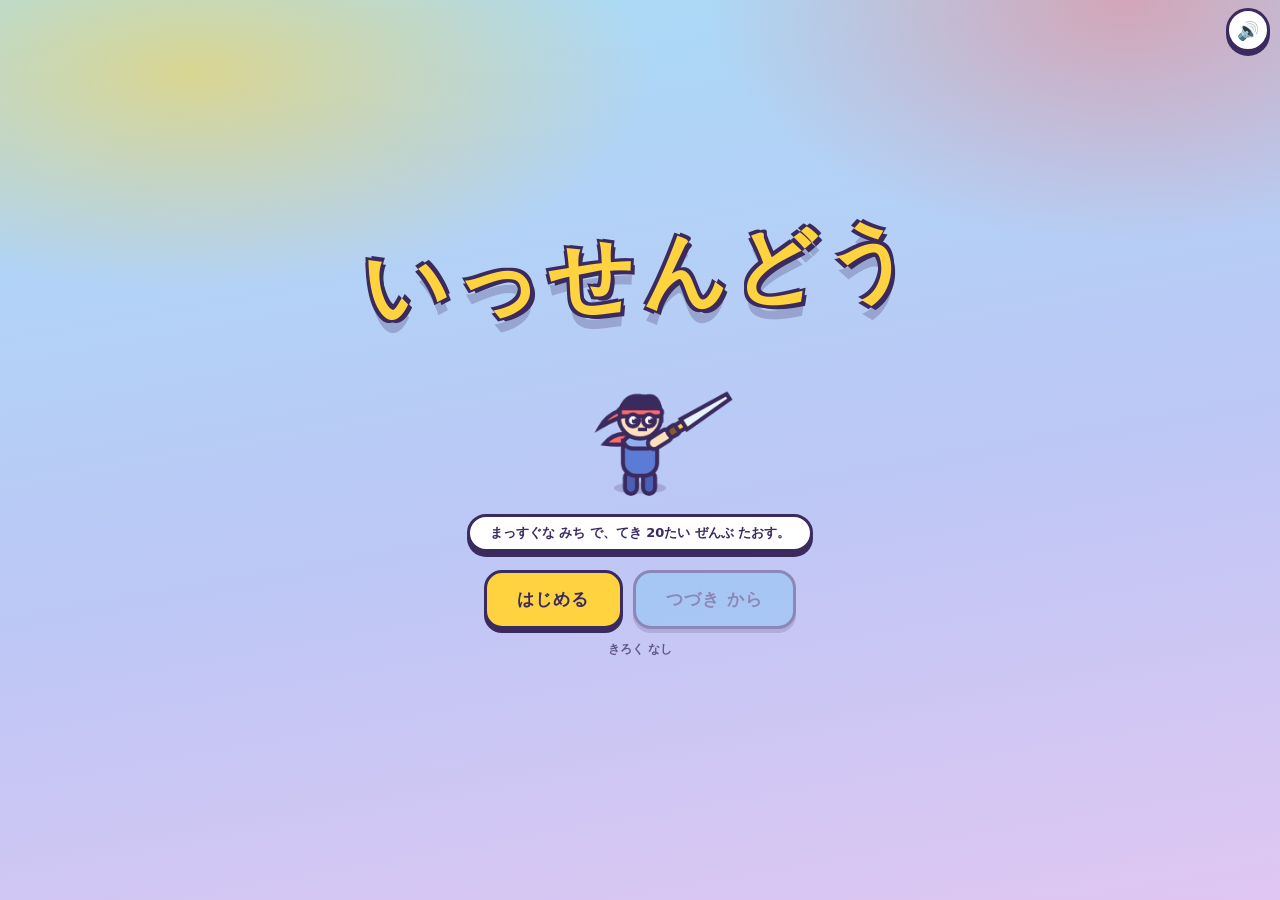
==== index.html @ 5e86e127 "いっせんどう v3：ぜんぶひらがな・iPhone横画面リメイク - タイトル → メニュー → てきをえらぶ → バトル の画面遷移に再構成 - 文言をすべてひらがな＋わかち書きに（小1むけ） - i" ====
<!DOCTYPE html>
<html lang="ja">
<head>
<meta charset="utf-8">
<meta name="viewport" content="width=device-width,initial-scale=1,maximum-scale=1,user-scalable=no,viewport-fit=cover">
<meta name="apple-mobile-web-app-capable" content="yes">
<meta name="mobile-web-app-capable" content="yes">
<meta name="apple-mobile-web-app-status-bar-style" content="black-translucent">
<meta name="theme-color" content="#3a2a5e">
<title>いっせんどう</title>
<style>
:root{
  --grape:#3a2a5e;
  --sky:#7ec8f2;
  --sky2:#b8e2fb;
  --lemon:#ffd23f;
  --coral:#ff6b6b;
  --mint:#42d6a4;
  --grapelite:#a78bd8;
  --cream:#fff8ea;
  --shadow:0 5px 0 var(--grape);
}
*{box-sizing:border-box}
[hidden]{display:none!important}
html,body{margin:0;height:100%;overscroll-behavior:none}
body{
  background:
    radial-gradient(60% 40% at 15% 8%, rgba(255,210,63,.55), transparent 60%),
    radial-gradient(55% 45% at 88% 0%, rgba(255,107,107,.45), transparent 60%),
    linear-gradient(170deg,#a8ddf7 0%,#bcc7f5 55%,#e0c6f2 100%);
  background-attachment:fixed;
  color:var(--grape);
  font-family:"Hiragino Maru Gothic ProN","M PLUS Rounded 1c","Rounded Mplus 1c",
              "Hiragino Kaku Gothic ProN",system-ui,sans-serif;
  -webkit-font-smoothing:antialiased;
  -webkit-user-select:none;user-select:none;
  -webkit-touch-callout:none;
  -webkit-tap-highlight-color:transparent;
  touch-action:manipulation;
}
input,textarea{-webkit-user-select:text;user-select:text}
.num{font-variant-numeric:tabular-nums}

#app{
  max-width:960px;margin:0 auto;min-height:100%;
  padding:10px 14px calc(16px + env(safe-area-inset-bottom));
  padding-left:calc(14px + env(safe-area-inset-left));
  padding-right:calc(14px + env(safe-area-inset-right));
}

.screen{animation:pop .3s cubic-bezier(.2,1.4,.5,1) both}
.screen:not(.on){display:none!important}
@keyframes pop{from{opacity:0;transform:scale(.98) translateY(6px)}to{opacity:1;transform:none}}

.card{background:var(--cream);border:3px solid var(--grape);border-radius:20px;box-shadow:var(--shadow);padding:14px}
.card + .card{margin-top:12px}
h2.sec{display:inline-block;margin:0 0 10px;background:var(--grape);color:var(--cream);
  font-size:13px;letter-spacing:.16em;padding:5px 16px;border-radius:99px}

button{font:inherit;color:var(--grape);cursor:pointer;border:3px solid var(--grape);border-radius:14px;
  background:#fff;box-shadow:0 4px 0 var(--grape);transition:transform .08s,box-shadow .08s,background .15s;
  -webkit-user-select:none;user-select:none;-webkit-touch-callout:none;
  -webkit-tap-highlight-color:transparent;touch-action:manipulation}
button:active:not(:disabled){transform:translateY(4px);box-shadow:0 0 0 var(--grape)}
button:focus-visible{outline:3px dashed var(--coral);outline-offset:3px}
button:disabled{opacity:.4;cursor:not-allowed;box-shadow:0 4px 0 rgba(58,42,94,.4)}
.btn{padding:11px 22px;font-weight:800;letter-spacing:.06em}
.btn.big{padding:15px 30px;font-size:17px;border-radius:18px}
.btn.lemon{background:var(--lemon)}
.btn.coral{background:var(--coral);color:#fff}
.btn.mint{background:var(--mint);color:#fff}
.btn.sky{background:var(--sky)}

.warn{background:#fff8ea;border:3px solid var(--coral);color:var(--grape);border-radius:16px;
  padding:9px 14px;font-weight:800;font-size:12px;text-align:center;margin-bottom:10px}

/* ---- よこむき に して ね ---- */
#rotate{position:fixed;inset:0;z-index:60;background:linear-gradient(160deg,#a8ddf7,#e0c6f2);
  display:none;flex-direction:column;align-items:center;justify-content:center;gap:14px;text-align:center;padding:24px}
#rotate .ph{font-size:64px;animation:tip 1.8s ease-in-out infinite}
@keyframes tip{35%{transform:rotate(-90deg)}75%{transform:rotate(-90deg)}}
#rotate p{font-weight:800;font-size:19px;margin:0;letter-spacing:.06em}
@media (orientation:portrait) and (max-width:900px){
  #rotate{display:flex}
  #rotate.hide{display:none}
}

/* ---- おと ボタン ---- */
.mute{position:fixed;top:calc(8px + env(safe-area-inset-top));right:calc(10px + env(safe-area-inset-right));
  z-index:30;width:44px;height:44px;border-radius:50%;font-size:18px;padding:0;background:#fff;display:grid;place-items:center}

/* ---- タイトル ---- */
#title{min-height:calc(100dvh - 32px);display:flex;flex-direction:column;align-items:center;justify-content:center;gap:12px;text-align:center}
.logo{
  font-size:clamp(38px,9vw,84px);font-weight:800;letter-spacing:.08em;line-height:1;color:var(--lemon);
  text-shadow:4px 4px 0 var(--grape),-3px -3px 0 var(--grape),3px -3px 0 var(--grape),-3px 3px 0 var(--grape),0 14px 0 rgba(58,42,94,.25);
  transform:rotate(-3deg);animation:bob 2.6s ease-in-out infinite;
}
@keyframes bob{50%{transform:rotate(-3deg) translateY(-8px)}}
.tagline{background:#fff;border:3px solid var(--grape);border-radius:99px;padding:7px 20px;font-weight:800;box-shadow:var(--shadow);margin:0;font-size:13px}
#heroCv{width:min(280px,62vw);height:auto;display:block}
.hint{font-size:12px;font-weight:800;opacity:.7;margin:0}
.foot{margin-top:6px;display:flex;gap:10px;justify-content:center;flex-wrap:wrap}

/* ---- ステータス ---- */
.status{display:flex;gap:8px;flex-wrap:wrap;margin-bottom:12px;padding-right:46px}
.chip{flex:1 1 100px;background:#fff;border:3px solid var(--grape);border-radius:16px;padding:8px 10px;box-shadow:0 4px 0 var(--grape)}
.chip .k{font-size:10px;font-weight:800;letter-spacing:.1em;opacity:.7}
.chip .v{font-size:24px;font-weight:800;line-height:1.1}
.chip.hp .v{color:#2f9e6d} .chip.atk .v{color:var(--coral)} .chip.gold .v{color:#d99a00}

/* ---- メニュー ボタン ---- */
.menu-grid{display:grid;grid-template-columns:1fr 1fr;gap:10px}
.mbtn{padding:14px;text-align:left;border-radius:18px;background:linear-gradient(180deg,#fff,#ffeec9)}
.mbtn .t{font-size:19px;font-weight:800;letter-spacing:.04em}
.mbtn .d{font-size:11.5px;font-weight:800;opacity:.72;margin-top:3px}
.mbtn .emoji{float:right;font-size:26px;line-height:1}
.mbtn.fight{background:linear-gradient(180deg,#fff,#ffd9d9)}
.mbtn.shop{background:linear-gradient(180deg,#fff,#e5f7ee)}

/* ---- リスト ---- */
.topbar{display:flex;align-items:center;gap:10px;margin-bottom:10px;padding-right:46px}
.topbar .sp{flex:1}
.topbar .gold{font-weight:800;color:#d99a00}
.scroll{max-height:calc(100vh - 150px);max-height:calc(100dvh - 150px);overflow:auto;padding:2px}
.row{display:flex;gap:10px;align-items:center;background:#fff;border:3px solid var(--grape);border-radius:16px;
  padding:9px 11px;margin-bottom:8px;box-shadow:0 4px 0 var(--grape)}
.row .name{font-size:15px;font-weight:800}
.row .meta{font-size:11px;font-weight:800;opacity:.72;margin-top:2px;line-height:1.5}
.row .badge{width:34px;height:34px;flex:none;border:3px solid var(--grape);border-radius:11px;
  display:grid;place-items:center;font-weight:800;font-size:13px;background:var(--sky2)}
.enemy-row{cursor:pointer;transition:transform .1s}
.enemy-row:active{transform:translateX(3px)}
.row.locked{opacity:.45;box-shadow:none}
.row.owned{background:#e3f9ef;border-color:#1f9d75}
.row.can{background:#fff4cf;border-color:#e0a500;box-shadow:0 4px 0 #e0a500}
.row.no{opacity:.55}
.pill{font-size:10.5px;font-weight:800;padding:4px 10px;border-radius:99px;white-space:nowrap}
.pill.have{background:var(--mint);color:#fff}
.pill.buy{background:var(--lemon)}
.pill.grey{background:#d7d2e6;color:#6b5a86}
.pill.clr{background:var(--coral);color:#fff}
.price{font-weight:800;color:#b07a00;white-space:nowrap}

/* ---- とっくん ---- */
#trainCv{width:100%;height:auto;max-height:calc(100dvh - 150px);object-fit:contain;display:block;border:3px solid var(--grape);border-radius:16px;background:#ffeec9}
.tbarwrap{height:14px;background:#fff;border:3px solid var(--grape);border-radius:99px;margin-top:10px;overflow:hidden}
#tbar{height:100%;width:0;background:repeating-linear-gradient(45deg,var(--lemon),var(--lemon) 10px,#ffbe0b 10px,#ffbe0b 20px)}
.tfoot{display:flex;justify-content:space-between;align-items:center;margin-top:10px;gap:10px}
.tres{font-size:19px;font-weight:800;color:var(--coral)}

/* ---- バトル（よこ ぜんめん） ---- */
#battle{position:fixed;inset:0;z-index:20;background:#0d0a1e;padding:0;margin:0}
#battle.on{display:block}
#stage{position:absolute;inset:0;width:100%;height:100%;object-fit:contain;background:#bfe9ff;touch-action:none}
.hpwrap{position:absolute;left:0;right:0;top:0;display:flex;gap:10px;z-index:3;
  padding:calc(6px + env(safe-area-inset-top)) calc(12px + env(safe-area-inset-right)) 6px calc(12px + env(safe-area-inset-left))}
.bar{flex:1}
.bar .lbl{display:flex;justify-content:space-between;font-size:11px;font-weight:800;margin-bottom:3px;color:#fff;text-shadow:0 2px 0 #3a2a5e}
.track{height:15px;background:rgba(255,255,255,.85);border:3px solid var(--grape);border-radius:99px;overflow:hidden}
.fill{height:100%;transition:width .12s linear;border-radius:99px}
.fill.p{background:linear-gradient(90deg,#7ef0c4,var(--mint))}
.fill.e{background:linear-gradient(90deg,#ffb0b0,var(--coral))}
#log{position:absolute;left:0;right:0;top:46px;text-align:center;z-index:3;pointer-events:none;
  color:#fff;text-shadow:0 2px 0 #3a2a5e,0 0 8px rgba(0,0,0,.35);font-weight:800;font-size:13px}
.ctl{position:absolute;bottom:calc(16px + env(safe-area-inset-bottom));z-index:4;display:flex;gap:12px;align-items:flex-end}
.ctl.left{left:calc(16px + env(safe-area-inset-left))}
.ctl.right{right:calc(16px + env(safe-area-inset-right))}
.rbtn{width:72px;height:72px;border-radius:50%;font-size:24px;font-weight:800;padding:0;background:var(--sky);
  display:grid;place-items:center;touch-action:none}
.rbtn.atk{width:94px;height:94px;font-size:19px;background:var(--coral);color:#fff}
#skillBar{position:absolute;right:calc(16px + env(safe-area-inset-right));bottom:calc(122px + env(safe-area-inset-bottom));
  z-index:4;display:flex;flex-direction:column;gap:7px;align-items:flex-end;max-height:44vh;overflow:auto}
#skillBar .sk{position:relative;overflow:hidden;min-width:112px;padding:9px 10px;font-size:12px;font-weight:800;
  background:var(--lemon);border-radius:12px;touch-action:none}
#skillBar .sk .cool{position:absolute;inset:0;background:rgba(58,42,94,.62);transform-origin:bottom;pointer-events:none}
#kbHint{position:absolute;left:0;right:0;bottom:2px;text-align:center;font-size:10px;font-weight:800;color:#fff;opacity:.5;z-index:3;pointer-events:none}
@media (pointer:coarse){#kbHint{display:none}}

/* ---- けっか ---- */
.veil{position:fixed;inset:0;background:rgba(58,42,94,.66);display:none;align-items:center;justify-content:center;padding:20px;z-index:40}
.veil.on{display:flex}
.modal{max-width:420px;width:100%;text-align:center;padding:24px 20px}
.modal h3{font-size:30px;font-weight:800;margin:0 0 8px;letter-spacing:.12em}
.win{color:var(--lemon);text-shadow:3px 3px 0 var(--grape),-2px -2px 0 var(--grape),2px -2px 0 var(--grape),-2px 2px 0 var(--grape)}
.lose{color:var(--grapelite);text-shadow:3px 3px 0 var(--grape),-2px -2px 0 var(--grape),2px -2px 0 var(--grape),-2px 2px 0 var(--grape)}
.tiny{font-size:11px;font-weight:800;opacity:.72}
@media (prefers-reduced-motion:reduce){*{animation-duration:.01ms!important}}

/* ---- せ が ひくい よこ画面（iPhone よこ）で ぜんぶ おさめる ---- */
@media (max-height:500px){
  #app{padding-top:8px}
  #title{min-height:calc(100dvh - 20px);gap:6px}
  .logo{font-size:clamp(30px,6.4vw,46px);text-shadow:3px 3px 0 var(--grape),-2px -2px 0 var(--grape),2px -2px 0 var(--grape),-2px 2px 0 var(--grape),0 8px 0 rgba(58,42,94,.25)}
  #heroCv{width:min(150px,26vw)}
  .tagline{font-size:11px;padding:5px 14px}
  .btn.big{padding:11px 22px;font-size:15px}
  .hint{font-size:11px}
  .card{padding:11px;border-radius:16px}
  .card + .card{margin-top:9px}
  .status{gap:6px;margin-bottom:9px}
  .chip{flex:1 1 84px;padding:6px 8px}
  .chip .v{font-size:19px}
  .menu-grid{gap:8px}
  .mbtn{padding:10px 11px}
  .mbtn .t{font-size:16px}
  .mbtn .d{font-size:10.5px}
  .mbtn .emoji{font-size:21px}
  h2.sec{font-size:12px;padding:4px 13px;margin-bottom:8px}
  .scroll{max-height:calc(100dvh - 118px)}
  #trainCv{max-height:calc(100dvh - 150px)}
  .tbarwrap{margin-top:6px;height:12px}
  .tfoot{margin-top:6px}
  .tres{font-size:16px}
}
</style>
</head>
<body>

<div id="rotate">
  <div class="ph">📱</div>
  <p>よこむき に して ね</p>
  <button class="btn sky" id="rotSkip">この まま つづける</button>
</div>

<button id="btnMute" class="mute" aria-label="おと">🔊</button>

<div id="app">
<div id="storageWarn" class="warn" hidden></div>

<!-- ============ タイトル ============ -->
<section id="title" class="screen on">
  <div class="logo">いっせんどう</div>
  <canvas id="heroCv" width="320" height="200"></canvas>
  <p class="tagline">まっすぐな みち で、てき 20たい ぜんぶ たおす。</p>
  <div class="foot">
    <button class="btn big lemon" id="btnStart">はじめる</button>
    <button class="btn big sky" id="btnContinue">つづき から</button>
  </div>
  <p class="hint" id="saveInfo"></p>
</section>

<!-- ============ メニュー ============ -->
<section id="menu" class="screen">
  <div class="card">
    <div class="status">
      <div class="chip hp"><div class="k">たいりょく</div><div class="v num" id="sHp">50</div></div>
      <div class="chip atk"><div class="k">こうげき</div><div class="v num" id="sAtk">8</div></div>
      <div class="chip gold"><div class="k">おかね</div><div class="v num" id="sGold">0</div></div>
      <div class="chip"><div class="k">たおした</div><div class="v num" id="sClear">0/20</div></div>
    </div>
    <div class="menu-grid">
      <button class="mbtn" id="btnSuburi">
        <span class="emoji">⚔️</span>
        <div class="t">すぶり</div>
        <div class="d">まずは ちからを つけよう！</div>
      </button>
      <button class="mbtn" id="btnHashiri">
        <span class="emoji">👟</span>
        <div class="t">はしりこみ</div>
        <div class="d">つよい からだで うたれづよく！</div>
      </button>
      <button class="mbtn shop" id="btnShop">
        <span class="emoji">✨</span>
        <div class="t">わざを かう</div>
        <div class="d">ひっさつ わざ を おぼえる</div>
      </button>
      <button class="mbtn fight" id="btnFight">
        <span class="emoji">🔥</span>
        <div class="t">たたかう</div>
        <div class="d">てき 20たい に ちょうせん</div>
      </button>
    </div>
  </div>

  <div class="card">
    <h2 class="sec">きろく の ほぞん</h2>
    <p class="tiny" style="margin:0 0 8px">スマホ の ブラウザ は、しばらく ひらかない と きろく を きえさせる ことが あります。ときどき かきだして おく と あんしん。</p>
    <div class="foot" style="margin-top:0;justify-content:flex-start">
      <button class="btn mint" id="btnExport">きろくを かきだす 💾</button>
      <button class="btn sky" id="btnImport">きろくを よみこむ 📂</button>
    </div>
    <input type="file" id="fileImport" accept="application/json" hidden>
    <p class="tiny" id="exportInfo" style="margin-top:6px">&nbsp;</p>
  </div>
</section>

<!-- ============ とっくん ============ -->
<section id="train" class="screen">
  <div class="card">
    <h2 class="sec" id="trainTitle">すぶり</h2>
    <canvas id="trainCv" width="800" height="330"></canvas>
    <div class="tbarwrap"><div id="tbar"></div></div>
    <div class="tfoot">
      <span class="tres" id="trainRes">&nbsp;</span>
      <button class="btn" id="btnSkip">とばす ▶▶</button>
    </div>
  </div>
</section>

<!-- ============ てき を えらぶ ============ -->
<section id="pick" class="screen">
  <div class="card">
    <div class="topbar">
      <button class="btn sky" id="pickBack">◀ もどる</button>
      <h2 class="sec" style="margin:0">てき を えらぶ</h2>
      <span class="sp"></span>
    </div>
    <div class="scroll" id="enemyList"></div>
  </div>
</section>

<!-- ============ わざを かう ============ -->
<section id="shop" class="screen">
  <div class="card">
    <div class="topbar">
      <button class="btn sky" id="shopBack">◀ もどる</button>
      <h2 class="sec" style="margin:0">わざを かう</h2>
      <span class="sp"></span>
      <span class="gold num" id="shopGold">0 えん</span>
    </div>
    <div class="scroll" id="shopList"></div>
  </div>
</section>

</div>

<!-- ============ バトル（#app の そと・ぜんめん） ============ -->
<section id="battle" class="screen">
  <canvas id="stage" width="1000" height="480"></canvas>
  <div class="hpwrap">
    <div class="bar">
      <div class="lbl"><span>きみ</span><span class="num" id="pHpTxt">50/50</span></div>
      <div class="track"><div class="fill p" id="pFill" style="width:100%"></div></div>
    </div>
    <div class="bar">
      <div class="lbl"><span id="eName">てき</span><span class="num" id="eHpTxt">45/45</span></div>
      <div class="track"><div class="fill e" id="eFill" style="width:100%"></div></div>
    </div>
  </div>
  <div id="log"></div>
  <div class="ctl left">
    <button id="padL" class="rbtn" aria-label="ひだり">◀</button>
    <button id="padR" class="rbtn" aria-label="みぎ">▶</button>
  </div>
  <div id="skillBar"></div>
  <div class="ctl right">
    <button id="padA" class="rbtn atk" aria-label="こうげき">きる！</button>
  </div>
  <div id="kbHint">← → うごく ／ Z きる ／ すうじ で わざ</div>
</section>

<div class="veil" id="veil">
  <div class="card modal">
    <h3 id="resTitle">かった！</h3>
    <p id="resBody" style="font-weight:800"></p>
    <div class="foot">
      <button class="btn lemon" id="btnAgain">もういちど</button>
      <button class="btn sky" id="btnBack">メニュー へ もどる</button>
    </div>
  </div>
</div>

<script>
"use strict";
/* ==========================================================
   いっせんどう  —  ぜんぶ ひらがな ／ よこ画面ばん
   ========================================================== */
const SAVE_KEY="issendo_save_v3", _mem={};
function testStorage(kind){
  try{ const k="__issendo_test__"; window[kind].setItem(k,"1"); window[kind].removeItem(k); return true; }
  catch(e){ return false; }
}
const STORAGE_MODE = testStorage("localStorage") ? "local"
                    : testStorage("sessionStorage") ? "session"
                    : "memory";
const Store={
  get(k){
    try{
      if(STORAGE_MODE==="local")return localStorage.getItem(k);
      if(STORAGE_MODE==="session")return sessionStorage.getItem(k);
    }catch(e){}
    return _mem[k]??null;
  },
  set(k,v){
    try{
      if(STORAGE_MODE==="local"){localStorage.setItem(k,v);return;}
      if(STORAGE_MODE==="session"){sessionStorage.setItem(k,v);return;}
    }catch(e){}
    _mem[k]=v;
  },
  del(k){
    try{
      if(STORAGE_MODE==="local"){localStorage.removeItem(k);return;}
      if(STORAGE_MODE==="session"){sessionStorage.removeItem(k);return;}
    }catch(e){}
    delete _mem[k];
  }
};
(function showStorageWarn(){
  const el=document.getElementById("storageWarn"); if(!el)return;
  if(STORAGE_MODE==="local")return;
  el.hidden=false;
  el.textContent = STORAGE_MODE==="session"
    ? "⚠️ この まま だ と、とじる と きろく が きえる ことが あります。「きろくを かきだす」で ファイル に ほぞん してね。"
    : "⚠️ この ブラウザ では きろく が ほぞん されません（リロード で きえます）。かきだした ファイル を ブラウザ で ひらいて ね。";
})();
const $=s=>document.querySelector(s);
document.addEventListener("contextmenu",e=>e.preventDefault());
document.addEventListener("selectstart",e=>e.preventDefault());
document.addEventListener("dragstart",e=>e.preventDefault());
document.addEventListener("gesturestart",e=>e.preventDefault());
const clamp=(v,a,b)=>v<a?a:v>b?b:v;
const lerp=(a,b,t)=>a+(b-a)*t;

/* ---------- おと（アセット なし の ブリップ おん） ---------- */
let MUTE=false, AC=null;
function ac(){
  try{
    if(!AC)AC=new (window.AudioContext||window.webkitAudioContext)();
    if(AC.state==="suspended")AC.resume();
  }catch(e){}
  return AC;
}
function beep(f,d,type,v){
  if(MUTE)return; const a=ac(); if(!a)return;
  const o=a.createOscillator(),g=a.createGain();
  o.type=type||"square"; o.frequency.value=f;
  g.gain.value=v||.05; o.connect(g); g.connect(a.destination);
  const t=a.currentTime; o.start(t);
  g.gain.setValueAtTime(g.gain.value,t);
  g.gain.exponentialRampToValueAtTime(.0001,t+(d||.12));
  o.stop(t+(d||.12)+.03);
}
const sfx={
  tap:()=>beep(660,.05,"square",.03),
  swing:()=>beep(520,.07,"square",.035),
  hit:()=>beep(150,.12,"sawtooth",.06),
  skill:()=>{beep(720,.10,"triangle",.045);setTimeout(()=>beep(1040,.10,"triangle",.04),60);},
  win:()=>[523,659,784,1047].forEach((f,i)=>setTimeout(()=>beep(f,.16,"triangle",.05),i*120)),
  lose:()=>[440,349,262].forEach((f,i)=>setTimeout(()=>beep(f,.22,"sine",.05),i*150)),
};
function buzz(ms){ if(navigator.vibrate){ try{navigator.vibrate(ms);}catch(e){} } }
addEventListener("pointerdown",()=>ac(),{once:true});

/* ---------- てき 20たい ---------- */
const ENEMIES=[
 {n:"どろ すらいむ",   hp:45,  atk:6,  sp:52, g:30,   c:"#7fd88f", c2:"#4fae63", form:"blob",     size:1.0},
 {n:"おお ねずみ",     hp:58,  atk:8,  sp:78, g:45,   c:"#c9a98a", c2:"#8e6f52", form:"beast",    size:.95},
 {n:"やぶ ごぶりん",   hp:75,  atk:10, sp:70, g:65,   c:"#9ccf5c", c2:"#6d9c34", form:"humanoid", size:1.0, ear:1},
 {n:"もり おおかみ",   hp:96,  atk:12, sp:96, g:90,   c:"#9aa8c4", c2:"#5f6c85", form:"beast",    size:1.15},
 {n:"がいこつ けんし", hp:124, atk:15, sp:74, g:130,  c:"#f2ecdd", c2:"#b9b09a", form:"humanoid", size:1.05, skull:1, weap:"sword"},
 {n:"いし ごーれむ",   hp:160, atk:19, sp:44, g:180,  c:"#a3a7ae", c2:"#6d7178", form:"giant",    size:1.25},
 {n:"ひ とかげ",       hp:205, atk:24, sp:88, g:250,  c:"#ff8a4c", c2:"#d1481f", form:"beast",    size:1.1,  glow:"#ffb703"},
 {n:"とうぞく の かしら",hp:265,atk:30, sp:100,g:340,  c:"#d8b06a", c2:"#9a7433", form:"humanoid", size:1.05, mask:1, weap:"dagger"},
 {n:"どく ぐも",       hp:340, atk:38, sp:92, g:470,  c:"#a97fd6", c2:"#6f4aa3", form:"bug",      size:1.1},
 {n:"こおり の まじょ",hp:435, atk:48, sp:66, g:640,  c:"#8fd3f4", c2:"#4b9ec9", form:"caster",   size:1.05, glow:"#bff0ff"},
 {n:"よろい きし",     hp:560, atk:60, sp:70, g:880,  c:"#b7c4dc", c2:"#6c7d9c", form:"humanoid", size:1.15, armor:1, weap:"sword"},
 {n:"かみなり どり",   hp:720, atk:76, sp:118,g:1200, c:"#ffe066", c2:"#e0a500", form:"flyer",    size:1.1,  glow:"#fff3b0"},
 {n:"しかばね づかい", hp:920, atk:95, sp:64, g:1600, c:"#9a8fd6", c2:"#5f4f9c", form:"caster",   size:1.1,  skull:1, glow:"#c2b0ff"},
 {n:"ようがん きょじん",hp:1180,atk:120,sp:52, g:2200, c:"#ff6b4a", c2:"#a32d17", form:"giant",    size:1.4,  glow:"#ffb703"},
 {n:"そうけん おに",   hp:1500,atk:150,sp:104,g:3000, c:"#ff7f9e", c2:"#c03a5c", form:"humanoid", size:1.2,  horn:1, weap:"twin"},
 {n:"だいじゃ ぬし",   hp:1900,atk:190,sp:80, g:4000, c:"#5fc98f", c2:"#2f8b5c", form:"serpent",  size:1.3},
 {n:"だ てんし",       hp:2400,atk:240,sp:96, g:5400, c:"#e6dcff", c2:"#a08fd0", form:"flyer",    size:1.2,  halo:1},
 {n:"りゅう きへい",   hp:3000,atk:310,sp:88, g:7200, c:"#7f9dd6", c2:"#43629c", form:"humanoid", size:1.25, wing:1, weap:"lance"},
 {n:"こりゅう ばるが", hp:3900,atk:390,sp:82, g:9600, c:"#e0a54c", c2:"#a06a1c", form:"dragon",   size:1.45},
 {n:"めいおう のくす", hp:5000,atk:500,sp:98, g:15000,c:"#b57ff0", c2:"#6a2fa8", form:"boss",     size:1.5,  horn:1, wing:1, glow:"#e0b0ff"},
];

/* ---------- わざ ---------- */
const SKILLS=[
 {id:"sp1",name:"はやあし 1",cat:"passive",cost:120, val:.18,desc:"うごく はやさ が ＋18％"},
 {id:"sp2",name:"はやあし 2",cat:"passive",cost:400, val:.36,req:"sp1",desc:"うごく はやさ が ＋36％"},
 {id:"sp3",name:"はやあし 3",cat:"passive",cost:1200,val:.56,req:"sp2",desc:"うごく はやさ が ＋56％"},
 {id:"sp4",name:"はやあし きわみ",cat:"passive",cost:3500,val:.80,req:"sp3",desc:"うごく はやさ が ＋80％"},
 {id:"r2", name:"かまいたち",   cat:"active",kind:"melee",cost:300, cd:.8, range:150,dmg:1.0, desc:"とどく ところ が 2ばい"},
 {id:"r3", name:"おお かまいたち", cat:"active",kind:"melee",cost:1100,cd:1.0,range:225,dmg:1.15,req:"r2",desc:"とどく ところ が 3ばい"},
 {id:"h1", name:"いき 1",cat:"active",kind:"heal", cost:250, cd:14,ratio:.25,desc:"たいりょく が 25％ かいふく"},
 {id:"h2", name:"いき 2",cat:"active",kind:"heal", cost:900, cd:13,ratio:.40,req:"h1",desc:"たいりょく が 40％ かいふく"},
 {id:"h3", name:"いき 3",cat:"active",kind:"heal", cost:2600,cd:12,ratio:.60,req:"h2",desc:"たいりょく が 60％ かいふく"},
 {id:"drop",name:"そら おとし",  cat:"active",kind:"drop", cost:1500,cd:5, dmg:2.2,desc:"とおく の てき の うえ から おとす"},
 {id:"k1", name:"ふきとばし 1",cat:"active",kind:"melee",cost:350, cd:2.5,range:110,dmg:1.1,knock:150,desc:"きって ふっとばす"},
 {id:"k2", name:"ふきとばし 2",cat:"active",kind:"melee",cost:1000,cd:2.5,range:110,dmg:1.4,knock:250,req:"k1",desc:"もっと ふっとばす"},
 {id:"k3", name:"ふきとばし きわみ",cat:"active",kind:"melee",cost:3000,cd:2.4,range:115,dmg:1.8,knock:380,req:"k2",desc:"かべ まで ふっとばす"},
 {id:"sw", name:"つばめがえし", cat:"active",kind:"melee",cost:600, cd:1.6,range:105,dmg:1.35,back:140,desc:"きって すぐ さがる"},
 {id:"b1", name:"や 1",cat:"active",kind:"arrow",cost:300, cd:.9, dmg:.45,spd:560,desc:"よわい けど とおく へ とぶ や"},
 {id:"b2", name:"や 2",cat:"active",kind:"arrow",cost:1000,cd:.75,dmg:.60,spd:640,req:"b1",desc:"はやくて つよい や"},
 {id:"b3", name:"や きわみ",cat:"active",kind:"arrow",cost:3200,cd:.6,dmg:.80,spd:740,req:"b2",desc:"や を れんぞく で うてる"},
 {id:"ch", name:"ためぎり", cat:"active",kind:"charge",cost:2200,cd:6,range:135,dmg:3.6,knock:300,desc:"ためて おおきい だめーじ ＋ ふきとばし"},
 {id:"jp", name:"そらがけ", cat:"active",kind:"jump", cost:800, cd:1.8,desc:"とぶ。ゆか の こうげき を よける"},
];
const SK=Object.fromEntries(SKILLS.map(s=>[s.id,s]));

/* ---------- セーブ ---------- */
const fresh=()=>({maxHp:50,atk:8,gold:0,cleared:0,skills:[],mute:false});
let S=fresh();
const save=()=>Store.set(SAVE_KEY,JSON.stringify(S));
function load(){try{const r=Store.get(SAVE_KEY);if(!r)return false;
  S=Object.assign(fresh(),JSON.parse(r));S.skills=Array.isArray(S.skills)?S.skills:[];return true;}catch(e){return false}}
const has=id=>S.skills.includes(id);
const speedMul=()=>1+Math.max(0,...["sp4","sp3","sp2","sp1"].map(i=>has(i)?SK[i].val:0));

const screens=["title","menu","train","pick","shop","battle"];
function show(id){
  screens.forEach(s=>$("#"+s).classList.toggle("on",s===id));
  const mb=$("#btnMute"); if(mb)mb.hidden=(id==="battle"||id==="train");
  document.body.style.overflow=(id==="battle")?"hidden":"";
}
function syncMute(){ $("#btnMute").textContent=MUTE?"🔇":"🔊"; }
$("#btnMute").onclick=()=>{ MUTE=!MUTE; S.mute=MUTE; save(); syncMute(); if(!MUTE)sfx.tap(); };
$("#rotSkip").onclick=()=>$("#rotate").classList.add("hide");

/* ==========================================================
   えがくための きょうつう パーツ
   ========================================================== */
function rr(c,x,y,w,h,r){c.beginPath();c.moveTo(x+r,y);c.arcTo(x+w,y,x+w,y+h,r);c.arcTo(x+w,y+h,x,y+h,r);
  c.arcTo(x,y+h,x,y,r);c.arcTo(x,y,x+w,y,r);c.closePath();}
function fs(c,fill){c.fillStyle=fill;c.fill();c.lineWidth=4;c.strokeStyle="#3a2a5e";c.stroke();}
function circle(c,x,y,r){c.beginPath();c.arc(x,y,r,0,Math.PI*2);c.closePath();}
function eye(c,x,y,r,dir,blink){
  circle(c,x,y,r); fs(c,"#fff");
  if(blink){c.lineWidth=4;c.strokeStyle="#3a2a5e";c.beginPath();c.moveTo(x-r,y);c.lineTo(x+r,y);c.stroke();return;}
  c.fillStyle="#3a2a5e";circle(c,x+dir*r*.28,y+r*.1,r*.46);c.fill();
  c.fillStyle="#fff";circle(c,x+dir*r*.1,y-r*.3,r*.18);c.fill();
}
function shadowEl(c,x,y,w){c.fillStyle="rgba(58,42,94,.2)";c.beginPath();c.ellipse(x,y,w,w*.22,0,0,Math.PI*2);c.fill();}

/* --- しゅじんこう --- */
function drawHero(c,x,gy,o){
  o=o||{};
  const t=o.t||0, sc=o.sc||1, face=(o.face===undefined?1:o.face),
        sw=o.swing||0, run=o.run||0, jump=o.jump||0, hurt=o.hurt||0;
  const bob=jump>0?0:(run?0:Math.sin(t*4)*3);
  const y=gy-jump;
  shadowEl(c,x,gy+2,26*sc*(jump>0?.7:1));
  c.save(); c.translate(x,y-bob); c.scale(sc*face,sc);
  if(hurt>0)c.globalAlpha=.55+Math.sin(t*60)*.35;
  if(run>0)c.rotate(.13);
  const legA=run>0?Math.sin(t*16)*16:(jump>0?-18:0), legB=run>0?-Math.sin(t*16)*16:(jump>0?12:0);
  c.save();c.translate(-9,-16);c.rotate(legA*Math.PI/180);rr(c,-6,0,12,22,6);fs(c,"#4a5fb5");c.restore();
  c.save();c.translate(9,-16);c.rotate(legB*Math.PI/180);rr(c,-6,0,12,22,6);fs(c,"#4a5fb5");c.restore();
  c.save();
  c.beginPath();c.moveTo(-6,-52);
  const fl=(run>0?26:12)+Math.sin(t*8)*7;
  c.quadraticCurveTo(-24,-56-fl*.3,-30-fl,-40+Math.sin(t*7)*8);
  c.quadraticCurveTo(-22,-42,-6,-44);c.closePath();fs(c,"#ff6b6b");c.restore();
  rr(c,-17,-52,34,40,13);fs(c,"#5b7bd5");
  rr(c,-17,-52,34,13,10);fs(c,"#8fb0f0");
  circle(c,0,-70,21);fs(c,"#ffe0bd");
  c.beginPath();c.moveTo(-21,-72);c.quadraticCurveTo(-16,-96,4,-90);c.quadraticCurveTo(20,-96,21,-70);
  c.quadraticCurveTo(10,-82,-2,-79);c.quadraticCurveTo(-12,-80,-21,-72);c.closePath();fs(c,"#3a2a5e");
  rr(c,-22,-79,44,8,4);fs(c,"#ff6b6b");
  c.beginPath();c.moveTo(-20,-77);c.quadraticCurveTo(-34,-72+Math.sin(t*9)*5,-40,-60);
  c.quadraticCurveTo(-30,-66,-20,-70);c.closePath();fs(c,"#ff6b6b");
  eye(c,-7,-67,6,face,o.blink);eye(c,9,-67,6,face,o.blink);
  c.lineWidth=3.5;c.strokeStyle="#3a2a5e";c.beginPath();
  if(sw>0){c.arc(2,-58,6,0,Math.PI);}else{c.moveTo(-2,-58);c.lineTo(7,-58);}
  c.stroke();
  let ang;
  if(o.charge>0) ang=-2.5+Math.sin(t*24)*.08;
  else if(sw>0)  ang=lerp(-2.3,.9,1-sw);
  else           ang=-.5+Math.sin(t*4)*.1;
  c.save();c.translate(13,-44);c.rotate(ang);
  rr(c,-5,-6,26,12,6);fs(c,"#ffe0bd");
  c.translate(22,0);
  rr(c,-4,-5,12,10,4);fs(c,"#8a5a2b");
  rr(c,6,-4,10,8,3);fs(c,"#ffd23f");
  c.beginPath();c.moveTo(14,-6);c.lineTo(66,-3);c.lineTo(66,3);c.lineTo(14,6);c.closePath();fs(c,"#eaf4ff");
  c.restore();
  if(sw>0){
    const a0=lerp(-2.2,.4,1-sw);
    c.save();c.globalAlpha=sw*.9;c.lineCap="round";
    c.strokeStyle="#fff8ea";c.lineWidth=11;
    c.beginPath();c.arc(14,-46,60,a0,a0+1.5);c.stroke();
    c.strokeStyle="#ffd23f";c.lineWidth=5;
    c.beginPath();c.arc(14,-46,60,a0,a0+1.5);c.stroke();c.restore();
  }
  if(o.charge>0){
    c.save();c.globalAlpha=.55+Math.sin(t*26)*.35;c.strokeStyle="#ffd23f";c.lineWidth=6;
    circle(c,0,-46,52);c.stroke();c.restore();
  }
  c.restore();
}

/* --- てき --- */
function drawEnemy(c,x,gy,d,o){
  o=o||{};
  const t=o.t||0,sw=o.swing||0,hurt=o.hurt||0,face=(o.face===undefined?-1:o.face);
  const sc=d.size, bob=Math.sin(t*3+1)*3;
  shadowEl(c,x,gy+2,30*sc);
  c.save();c.translate(x,gy-bob);c.scale(sc*(face<0?1:-1),sc);
  if(hurt>0)c.globalAlpha=.55+Math.sin(t*60)*.35;
  if(d.glow){c.save();c.globalAlpha=.3+Math.sin(t*5)*.1;c.fillStyle=d.glow;circle(c,0,-50,56);c.fill();c.restore();}
  const F=d.form;

  if(F==="blob"){
    const sq=1+Math.sin(t*4)*.09;
    c.save();c.scale(1/sq,sq);
    c.beginPath();c.moveTo(-34,0);c.quadraticCurveTo(-38,-52,0,-52);c.quadraticCurveTo(38,-52,34,0);c.closePath();
    fs(c,d.c);
    c.globalAlpha=.55;c.fillStyle="#fff";c.beginPath();c.ellipse(-12,-36,9,6,-.5,0,Math.PI*2);c.fill();c.globalAlpha=1;
    c.restore();
    eye(c,-11,-30,7,-1,o.blink);eye(c,11,-30,7,-1,o.blink);
    c.lineWidth=3.5;c.strokeStyle="#3a2a5e";c.beginPath();c.arc(0,-18,7,0,Math.PI);c.stroke();
  }
  else if(F==="beast"){
    c.save();c.translate(-30,-28);c.rotate(Math.sin(t*6)*.3);
    c.beginPath();c.moveTo(0,0);c.quadraticCurveTo(-22,-6,-26,-22);c.quadraticCurveTo(-14,-14,0,-10);c.closePath();fs(c,d.c2);c.restore();
    rr(c,-30,-42,58,34,16);fs(c,d.c);
    rr(c,-28,-18,10,18,5);fs(c,d.c2); rr(c,14,-18,10,18,5);fs(c,d.c2);
    c.beginPath();c.moveTo(20,-52);c.lineTo(30,-72);c.lineTo(36,-50);c.closePath();fs(c,d.c2);
    c.beginPath();c.moveTo(36,-52);c.lineTo(46,-70);c.lineTo(50,-48);c.closePath();fs(c,d.c2);
    circle(c,34,-46,20);fs(c,d.c);
    eye(c,28,-50,6,-1,o.blink);eye(c,44,-50,5,-1,o.blink);
    c.fillStyle="#3a2a5e";circle(c,51,-40,5);c.fill();
    if(d.glow&&sw>0){c.fillStyle=d.glow;c.beginPath();c.moveTo(54,-40);c.lineTo(78,-36);c.lineTo(54,-30);c.closePath();c.fill();}
  }
  else if(F==="bug"){
    for(let i=0;i<3;i++){
      c.save();c.translate(0,-30);c.rotate((-.7+i*.5)+Math.sin(t*7+i)*.18);
      c.lineWidth=7;c.strokeStyle="#3a2a5e";c.lineCap="round";c.beginPath();c.moveTo(0,0);c.lineTo(-48,10);c.stroke();c.restore();
      c.save();c.translate(0,-30);c.rotate((-.7+i*.5)+Math.sin(t*7+i+1)*.18);
      c.lineWidth=7;c.strokeStyle="#3a2a5e";c.lineCap="round";c.beginPath();c.moveTo(0,0);c.lineTo(48,10);c.stroke();c.restore();
    }
    circle(c,0,-40,30);fs(c,d.c);
    circle(c,0,-46,17);fs(c,d.c2);
    eye(c,-10,-48,6,-1,o.blink);eye(c,10,-48,6,-1,o.blink);
    eye(c,-19,-38,4,-1,0);eye(c,19,-38,4,-1,0);
  }
  else if(F==="serpent"){
    for(let i=6;i>=1;i--){
      const yy=-8-i*8,xx=Math.sin(t*3+i*.7)*16;
      circle(c,xx,yy,22-i*1.6);c.fillStyle=i%2?d.c:d.c2;c.fill();c.lineWidth=4;c.strokeStyle="#3a2a5e";c.stroke();
    }
    const hx=Math.sin(t*3)*16;
    circle(c,hx,-70,23);fs(c,d.c);
    eye(c,hx-9,-74,6,-1,o.blink);eye(c,hx+9,-74,6,-1,o.blink);
    c.fillStyle="#ff6b6b";c.beginPath();c.moveTo(hx-4,-58);c.lineTo(hx-18-Math.sin(t*10)*6,-48);c.lineTo(hx+2,-54);c.closePath();c.fill();
  }
  else if(F==="flyer"){
    const flap=Math.sin(t*9)*.5;
    c.save();c.translate(-14,-58);c.rotate(-.5+flap);
    c.beginPath();c.moveTo(0,0);c.quadraticCurveTo(-46,-24,-58,4);c.quadraticCurveTo(-30,-2,0,14);c.closePath();fs(c,d.c2);c.restore();
    c.save();c.translate(14,-58);c.rotate(.5-flap);
    c.beginPath();c.moveTo(0,0);c.quadraticCurveTo(46,-24,58,4);c.quadraticCurveTo(30,-2,0,14);c.closePath();fs(c,d.c2);c.restore();
    rr(c,-18,-58,36,46,16);fs(c,d.c);
    circle(c,0,-72,19);fs(c,d.c);
    eye(c,-8,-74,6,-1,o.blink);eye(c,8,-74,6,-1,o.blink);
    c.beginPath();c.moveTo(-8,-64);c.lineTo(-26,-58);c.lineTo(-7,-54);c.closePath();fs(c,"#ffb703");
    if(d.halo){c.lineWidth=5;c.strokeStyle="#ffd23f";c.beginPath();c.ellipse(0,-96+Math.sin(t*3)*3,17,5,0,0,Math.PI*2);c.stroke();}
  }
  else if(F==="giant"){
    rr(c,-40,-30,26,30,8);fs(c,d.c2); rr(c,14,-30,26,30,8);fs(c,d.c2);
    rr(c,-42,-88,84,62,18);fs(c,d.c);
    c.save();c.translate(-46,-78);c.rotate(Math.sin(t*3)*.15);rr(c,-18,0,22,54,10);fs(c,d.c2);c.restore();
    c.save();c.translate(46,-78);c.rotate(-Math.sin(t*3)*.15+(sw>0?-1.3*sw:0));rr(c,-4,0,22,54,10);fs(c,d.c2);c.restore();
    eye(c,-14,-64,9,-1,o.blink);eye(c,16,-64,9,-1,o.blink);
    c.lineWidth=4;c.strokeStyle="#3a2a5e";c.beginPath();c.moveTo(-12,-42);c.lineTo(14,-42);c.stroke();
    if(d.glow){c.globalAlpha=.55;c.fillStyle=d.glow;rr(c,-42,-58,84,10,5);c.fill();c.globalAlpha=1;}
  }
  else if(F==="dragon"){
    const flap=Math.sin(t*6)*.4;
    c.save();c.translate(0,-74);c.rotate(-.7+flap);
    c.beginPath();c.moveTo(0,0);c.quadraticCurveTo(-56,-40,-74,-4);c.quadraticCurveTo(-40,-6,0,16);c.closePath();fs(c,d.c2);c.restore();
    c.save();c.translate(28,-16);c.rotate(Math.sin(t*4)*.25);
    c.beginPath();c.moveTo(0,0);c.quadraticCurveTo(40,4,58,-24);c.quadraticCurveTo(44,6,0,14);c.closePath();fs(c,d.c2);c.restore();
    rr(c,-34,-30,26,30,8);fs(c,d.c2); rr(c,10,-30,26,30,8);fs(c,d.c2);
    rr(c,-36,-84,72,58,20);fs(c,d.c);
    rr(c,-24,-70,48,32,14);fs(c,"#ffeec9");
    c.save();c.translate(-14,-92);
    c.beginPath();c.moveTo(0,0);c.quadraticCurveTo(-40,-6,-52,8);c.quadraticCurveTo(-36,20,-4,14);c.closePath();fs(c,d.c);
    eye(c,-16,2,7,-1,o.blink);
    c.fillStyle="#3a2a5e";circle(c,-46,6,3.5);c.fill();
    c.beginPath();c.moveTo(-6,-2);c.lineTo(2,-22);c.lineTo(8,-2);c.closePath();fs(c,d.c2);
    if(sw>0){c.globalAlpha=.9;c.fillStyle="#ffb703";
      c.beginPath();c.moveTo(-50,10);c.lineTo(-84,16);c.lineTo(-50,22);c.closePath();c.fill();c.globalAlpha=1;}
    c.restore();
  }
  else{ /* humanoid / caster / boss */
    const big=(F==="boss");
    if(d.wing||big){
      const flap=Math.sin(t*5)*.35;
      c.save();c.translate(0,-66);c.rotate(-.6+flap);
      c.beginPath();c.moveTo(0,0);c.quadraticCurveTo(-50,-34,-66,-2);c.quadraticCurveTo(-34,-6,0,14);c.closePath();fs(c,d.c2);c.restore();
      c.save();c.translate(0,-66);c.rotate(.6-flap);
      c.beginPath();c.moveTo(0,0);c.quadraticCurveTo(50,-34,66,-2);c.quadraticCurveTo(34,-6,0,14);c.closePath();fs(c,d.c2);c.restore();
    }
    rr(c,-12,-24,10,24,5);fs(c,d.c2); rr(c,2,-24,10,24,5);fs(c,d.c2);
    if(F==="caster"){
      c.beginPath();c.moveTo(-16,-62);c.lineTo(16,-62);c.lineTo(30,0);c.lineTo(-30,0);c.closePath();fs(c,d.c);
    }else{
      rr(c,-20,-64,40,44,14);fs(c,d.c);
      if(d.armor){rr(c,-20,-64,40,16,10);fs(c,"#e8eef8");}
    }
    circle(c,0,-80,18);fs(c,d.skull?"#f4efe2":d.c);
    if(d.skull){
      c.fillStyle="#3a2a5e";circle(c,-7,-83,5.5);c.fill();circle(c,7,-83,5.5);c.fill();
      c.lineWidth=3;c.strokeStyle="#3a2a5e";
      c.beginPath();c.moveTo(-9,-70);c.lineTo(9,-70);c.stroke();
      for(let i=-6;i<=6;i+=6){c.beginPath();c.moveTo(i,-70);c.lineTo(i,-64);c.stroke();}
    }else{
      eye(c,-7,-82,6,-1,o.blink);eye(c,7,-82,6,-1,o.blink);
      c.lineWidth=3.5;c.strokeStyle="#3a2a5e";c.beginPath();c.arc(0,-72,5,Math.PI,0);c.stroke();
    }
    if(d.mask){rr(c,-19,-86,38,10,4);fs(c,"#3a2a5e");}
    if(d.ear){
      c.beginPath();c.moveTo(-15,-84);c.lineTo(-32,-96);c.lineTo(-14,-76);c.closePath();fs(c,d.c);
      c.beginPath();c.moveTo(15,-84);c.lineTo(32,-96);c.lineTo(14,-76);c.closePath();fs(c,d.c);
    }
    if(d.horn){
      c.beginPath();c.moveTo(-13,-92);c.lineTo(-24,-116);c.lineTo(-4,-96);c.closePath();fs(c,"#fff8ea");
      c.beginPath();c.moveTo(13,-92);c.lineTo(24,-116);c.lineTo(4,-96);c.closePath();fs(c,"#fff8ea");
    }
    if(F==="caster"){
      c.beginPath();c.moveTo(-24,-90);c.lineTo(2,-142);c.lineTo(24,-90);c.closePath();fs(c,d.c2);
      rr(c,-29,-95,58,10,5);fs(c,d.c2);
    }
    if(d.armor){rr(c,-20,-92,40,12,5);fs(c,"#c9d6ea");}
    const ang=sw>0?lerp(-2.1,.8,1-sw):-.4+Math.sin(t*3.4)*.12;
    c.save();c.translate(-15,-56);c.rotate(-ang);
    rr(c,-26,-5,28,11,5);fs(c,d.skull?"#f4efe2":d.c);
    c.translate(-26,0);
    if(d.weap==="sword"){c.beginPath();c.moveTo(0,-5);c.lineTo(-48,-3);c.lineTo(-48,3);c.lineTo(0,5);c.closePath();fs(c,"#e8eef8");}
    else if(d.weap==="dagger"){c.beginPath();c.moveTo(0,-5);c.lineTo(-26,0);c.lineTo(0,5);c.closePath();fs(c,"#e8eef8");}
    else if(d.weap==="lance"){c.beginPath();c.moveTo(0,-4);c.lineTo(-70,-3);c.lineTo(-82,0);c.lineTo(-70,3);c.lineTo(0,4);c.closePath();fs(c,"#d8e2f2");}
    else if(d.weap==="twin"){
      c.beginPath();c.moveTo(0,-4);c.lineTo(-40,-12);c.lineTo(-2,2);c.closePath();fs(c,"#ffe0e6");
      c.beginPath();c.moveTo(0,6);c.lineTo(-40,12);c.lineTo(-2,0);c.closePath();fs(c,"#ffe0e6");
    }
    else{
      c.lineWidth=7;c.strokeStyle="#8a5a2b";c.lineCap="round";
      c.beginPath();c.moveTo(0,0);c.lineTo(-38,-10);c.stroke();
      circle(c,-42,-12,11);fs(c,d.glow||"#fff");
    }
    c.restore();
  }
  c.restore();
}

/* ==========================================================
   メニュー UI
   ========================================================== */
function renderMenu(){
  $("#sHp").textContent=S.maxHp; $("#sAtk").textContent=S.atk;
  $("#sGold").textContent=S.gold; $("#sClear").textContent=S.cleared+"/20";
}
function renderPick(){
  const open=Math.min(ENEMIES.length,S.cleared+1);
  $("#enemyList").innerHTML=ENEMIES.map(function(e,i){
    const lock=i>=open, done=i<S.cleared;
    return '<div class="row enemy-row '+(lock?'locked':'')+'" '+(lock?'':'data-i="'+i+'"')+'>'+
      '<span class="badge">'+(i+1)+'</span>'+
      '<div style="flex:1"><div class="name">'+(lock?"？？？？？":e.n)+'</div>'+
      '<div class="meta">'+(lock?"まだ あえない":'たいりょく '+e.hp+' ／ こうげき '+e.atk+' ／ '+e.g+' えん')+'</div></div>'+
      (done?'<span class="pill clr">たおした</span>':'')+'</div>';
  }).join("");
  $("#enemyList").querySelectorAll("[data-i]").forEach(el=>el.onclick=()=>{sfx.tap();startBattle(+el.dataset.i);});
}
function renderShop(){
  $("#shopGold").textContent=S.gold+" えん";
  $("#shopList").innerHTML=SKILLS.map(function(s){
    const owned=has(s.id), need=s.req&&!has(s.req), poor=S.gold<s.cost;
    let cls,pill,btn="";
    if(owned){ cls="owned"; pill='<span class="pill have">もっている</span>'; }
    else if(need){ cls="no"; pill='<span class="pill grey">まだ</span>'; }
    else if(poor){ cls="no"; pill='<span class="pill grey">おかね たりない</span>'; }
    else { cls="can"; pill='<span class="pill buy">かえる！</span>';
      btn='<button class="btn" data-buy="'+s.id+'"><span class="price">'+s.cost+' えん</span></button>'; }
    return '<div class="row '+cls+'">'+
      '<div style="flex:1"><div class="name">'+s.name+'</div>'+
      '<div class="meta">'+s.desc+
        (need?'／ さきに 「'+SK[s.req].name+'」 が いる':'')+
        (poor&&!need&&!owned?'／ '+s.cost+' えん ひつよう':'')+
      '</div></div>'+
      pill+btn+'</div>';
  }).join("");
  $("#shopList").querySelectorAll("[data-buy]").forEach(b=>b.onclick=function(){
    const s=SK[b.dataset.buy]; if(S.gold<s.cost)return;
    S.gold-=s.cost; S.skills.push(s.id); save(); sfx.skill(); renderShop(); renderMenu();
  });
}
$("#btnSuburi").onclick =()=>{sfx.tap();runTraining("suburi");};
$("#btnHashiri").onclick=()=>{sfx.tap();runTraining("hashiri");};
$("#btnShop").onclick   =()=>{sfx.tap();show("shop");renderShop();};
$("#btnFight").onclick  =()=>{sfx.tap();show("pick");renderPick();};
$("#pickBack").onclick  =()=>{sfx.tap();show("menu");renderMenu();};
$("#shopBack").onclick  =()=>{sfx.tap();show("menu");renderMenu();};

$("#btnExport").onclick=()=>{
  try{
    const blob=new Blob([JSON.stringify(S)],{type:"application/json"});
    const url=URL.createObjectURL(blob);
    const a=document.createElement("a");
    a.href=url; a.download="issendo_save.json";
    document.body.appendChild(a); a.click(); a.remove();
    setTimeout(()=>URL.revokeObjectURL(url),1000);
    $("#exportInfo").textContent="かきだした よ。ファイル は なくさない でね。";
  }catch(e){ $("#exportInfo").textContent="かきだし に しっぱい した。"; }
};
$("#btnImport").onclick=()=>$("#fileImport").click();
$("#fileImport").onchange=(ev)=>{
  const f=ev.target.files&&ev.target.files[0]; if(!f)return;
  const r=new FileReader();
  r.onload=()=>{
    try{
      const d=JSON.parse(r.result);
      S=Object.assign(fresh(),d); S.skills=Array.isArray(S.skills)?S.skills:[];
      MUTE=!!S.mute; syncMute();
      save(); renderMenu();
      $("#exportInfo").textContent="よみこんだ よ！ つづき から あそべる。";
    }catch(e){ $("#exportInfo").textContent="よみこみ に しっぱい。ファイル を たしかめて ね。"; }
  };
  r.readAsText(f);
  ev.target.value="";
};
$("#btnStart").onclick=()=>{
  ac();
  const hasSave=!!Store.get(SAVE_KEY);
  if(hasSave && !confirm("きろく は ぜんぶ きえます。いい ですか？")) return;
  Store.del(SAVE_KEY); S=fresh(); MUTE=!!S.mute; save(); syncMute();
  show("menu"); renderMenu();
};
$("#btnContinue").onclick=()=>{ ac(); if(load()){ MUTE=!!S.mute; syncMute(); show("menu"); renderMenu(); } };
function refreshTitle(){
  const raw=Store.get(SAVE_KEY);
  $("#btnContinue").disabled=!raw;
  try{
    const d=raw&&JSON.parse(raw);
    $("#saveInfo").textContent=d?('こうげき '+d.atk+' ／ たいりょく '+d.maxHp+' ／ '+(d.cleared||0)+'たい たおした'):"きろく なし";
  }catch(e){$("#saveInfo").textContent="";}
}

/* ==========================================================
   タイトル の キャラ
   ========================================================== */
const hcv=$("#heroCv"),hcx=hcv.getContext("2d");
(function titleLoop(){
  const t=performance.now()/1000;
  hcx.clearRect(0,0,320,200);
  drawHero(hcx,160,182,{t:t,sc:1.15,face:1,blink:(t%4)>3.85});
  requestAnimationFrame(titleLoop);
})();

/* ==========================================================
   とっくん えんしゅつ（4びょう）
   ========================================================== */
const tcv=$("#trainCv"),tcx=tcv.getContext("2d");
const TW=800,TH=330,TGY=268;
let TR=null,tlast=0;
function runTraining(kind){
  TR={kind:kind,t:0,done:false,skip:false,puffs:[],cnt:-1};
  $("#trainTitle").textContent=(kind==="suburi"?"すぶり":"はしりこみ");
  $("#trainRes").innerHTML="&nbsp;";
  $("#tbar").style.width="0%";
  $("#btnSkip").textContent="とばす ▶▶";
  show("train"); fitCanvas();
  tlast=performance.now();
  requestAnimationFrame(trainLoop);
}
$("#btnSkip").onclick=function(){ if(!TR)return; if(TR.done){backFromTrain();}else{TR.skip=true;} };
function backFromTrain(){TR=null;show("menu");renderMenu();}
function trainLoop(now){
  if(!TR)return;
  let dt=Math.min(.05,(now-tlast)/1000); tlast=now;
  if(TR.skip)dt*=6;
  if(!TR.done){
    TR.t+=dt;
    $("#tbar").style.width=Math.min(100,TR.t/4*100)+"%";
    if(TR.t>=4){
      TR.done=true;
      if(TR.kind==="suburi"){S.atk+=1;$("#trainRes").textContent="こうげき ＋1！";}
      else{S.maxHp+=3;$("#trainRes").textContent="たいりょく ＋3！";}
      save(); sfx.skill(); $("#btnSkip").textContent="メニュー へ もどる";
      setTimeout(function(){if(TR&&TR.done)backFromTrain();},1200);
    }
  }
  drawTraining();
  requestAnimationFrame(trainLoop);
}
function drawTraining(){
  const t=TR.t,c=tcx;
  c.clearRect(0,0,TW,TH);
  const g=c.createLinearGradient(0,0,0,TH);
  g.addColorStop(0,"#bfe9ff");g.addColorStop(1,"#ffeec9");
  c.fillStyle=g;c.fillRect(0,0,TW,TH);
  c.fillStyle="#ffd23f";circle(c,700,58,34);c.fill();
  const off=TR.kind==="hashiri"?(t*140)%1060:0;
  for(let i=0;i<4;i++){
    const x=((i*265+120-off)%1060+1060)%1060-60, y=52+((i*37)%40);
    c.fillStyle="#fff";circle(c,x,y,26);c.fill();circle(c,x+26,y+6,20);c.fill();circle(c,x-24,y+8,17);c.fill();
  }
  const off2=TR.kind==="hashiri"?(t*60)%420:0;
  c.fillStyle="#a5d6a7";
  for(let i=-1;i<4;i++){const x=i*420-off2;
    c.beginPath();c.moveTo(x,TGY);c.lineTo(x+210,120);c.lineTo(x+420,TGY);c.closePath();c.fill();}
  c.fillStyle="#8fd18a";c.fillRect(0,TGY,TW,TH-TGY);
  c.strokeStyle="#3a2a5e";c.lineWidth=4;c.beginPath();c.moveTo(0,TGY);c.lineTo(TW,TGY);c.stroke();
  const off3=TR.kind==="hashiri"?(t*300)%80:0;
  c.strokeStyle="#5aa85a";c.lineWidth=5;c.lineCap="round";
  for(let x=-80;x<TW+80;x+=80){const xx=x-off3;c.beginPath();c.moveTo(xx,TGY+26);c.lineTo(xx+34,TGY+26);c.stroke();}

  if(TR.kind==="suburi"){
    const per=.5, ph=(t%per)/per, n=Math.min(7,Math.floor(t/per));
    const swing=ph<.42?(1-ph/.42):0;
    drawHero(c,TW/2-40,TGY,{t:t,sc:1.7,face:1,swing:swing,blink:(t%3)>2.85});
    if(t<4){
      const a=1-ph;
      c.save();c.globalAlpha=Math.max(0,a);c.font="800 66px system-ui";c.textAlign="center";
      c.lineWidth=9;c.strokeStyle="#3a2a5e";c.fillStyle="#ffd23f";
      const txt=String(n+1);
      c.strokeText(txt,TW/2+160,132-a*18);c.fillText(txt,TW/2+160,132-a*18);c.restore();
    }
    if(t>1.2&&Math.random()<.3)TR.puffs.push({x:TW/2-80,y:TGY-150,vx:-70-Math.random()*70,vy:-100,l:.7,type:"sweat"});
  }else{
    drawHero(c,TW/2-50,TGY,{t:t,sc:1.7,face:1,run:1,blink:(t%3)>2.85});
    if(Math.random()<.6)TR.puffs.push({x:TW/2-110,y:TGY-6,vx:-180,vy:-30-Math.random()*40,l:.55,type:"dust"});
    c.save();c.font="800 28px system-ui";c.textAlign="right";c.fillStyle="#3a2a5e";
    c.fillText((t*3.4).toFixed(1)+" km",TW-24,46);c.restore();
  }
  TR.puffs=TR.puffs.filter(function(p){
    p.l-=.02;p.x+=p.vx*.016;p.y+=p.vy*.016;p.vy+=(p.type==="dust"?120:280)*.016;
    if(p.l<=0)return false;
    c.globalAlpha=Math.max(0,p.l);
    if(p.type==="dust"){c.fillStyle="#e8dcc0";circle(c,p.x,p.y,9*p.l+4);c.fill();}
    else{c.fillStyle="#7ec8f2";circle(c,p.x,p.y,6);c.fill();}
    c.globalAlpha=1;return true;
  });
  if(TR.done){
    c.save();c.globalAlpha=.94;c.fillStyle="#fff8ea";rr(c,TW/2-200,TH/2-54,400,108,24);c.fill();
    c.lineWidth=5;c.strokeStyle="#3a2a5e";c.stroke();c.globalAlpha=1;
    c.textAlign="center";c.font="800 42px system-ui";c.fillStyle="#ff6b6b";
    c.fillText(TR.kind==="suburi"?"こうげき ＋1":"たいりょく ＋3",TW/2,TH/2+15);c.restore();
  }
}

/* ==========================================================
   せんとう
   ========================================================== */
const cv=$("#stage"),cx=cv.getContext("2d");
const FW=1000,FH=480,GY=396,WALL=70;
let B=null,raf=null,last=0;

function startBattle(idx){
  const e=ENEMIES[idx];
  B={idx:idx,over:false,t:0,shake:0,intro:0.9,
     p:{x:190,hp:S.maxHp,max:S.maxHp,atk:S.atk,face:1,cd:0,swing:0,air:0,charge:0,hurt:0,slow:0,run:0,pending:null},
     e:{x:810,hp:e.hp,max:e.hp,atk:e.atk,sp:e.sp,face:-1,cd:0,swing:0,think:.6,hurt:0,tier:idx,data:e},
     cds:{},shots:[],drops:[],waves:[],pops:[],fx:[],logs:[]};
  $("#eName").textContent=e.n;
  buildSkillBar(); show("battle"); fitCanvas(); pushLog(e.n+" が あらわれた！");
  last=performance.now(); if(raf)cancelAnimationFrame(raf);
  raf=requestAnimationFrame(loop);
}
function pushLog(t){B.logs[0]=t;$("#log").textContent=t;}

const keys={l:false,r:false};
function hold(el,on,off){
  const d=e=>{e.preventDefault();on();},u=e=>{e.preventDefault();off();};
  el.addEventListener("pointerdown",d);el.addEventListener("pointerup",u);
  el.addEventListener("pointerleave",u);el.addEventListener("pointercancel",u);
}
hold($("#padL"),()=>keys.l=true,()=>keys.l=false);
hold($("#padR"),()=>keys.r=true,()=>keys.r=false);
$("#padA").addEventListener("pointerdown",e=>{e.preventDefault();playerAttack();});
addEventListener("keydown",function(e){
  if(!B||B.over)return;
  if(e.key==="ArrowLeft")keys.l=true;
  if(e.key==="ArrowRight")keys.r=true;
  if(e.key==="z"||e.key==="Z")playerAttack();
  const n=parseInt(e.key,10);
  if(n>=1&&n<=9){const L=activeSkills();if(L[n-1])useSkill(L[n-1]);}
});
addEventListener("keyup",function(e){if(e.key==="ArrowLeft")keys.l=false;if(e.key==="ArrowRight")keys.r=false;});

const activeSkills=()=>SKILLS.filter(s=>s.cat==="active"&&has(s.id));
function buildSkillBar(){
  $("#skillBar").innerHTML=activeSkills().map(s=>
    '<button class="sk" data-sk="'+s.id+'"><span class="cool" id="cool_'+s.id+'" style="transform:scaleY(0)"></span>'+s.name+'</button>').join("");
  $("#skillBar").querySelectorAll("[data-sk]").forEach(b=>
    b.addEventListener("pointerdown",e=>{e.preventDefault();useSkill(SK[b.dataset.sk]);}));
}
function playerAttack(){
  if(!B||B.over)return;
  const p=B.p; if(p.cd>0||p.charge>0)return;
  p.cd=.55;p.swing=1; sfx.swing();
  hitCheck(p.x+p.face*46,72,p.atk,0,"p");
  slash(p.x+p.face*58,GY-70,p.face,1);
}
function useSkill(s){
  if(!B||B.over)return; const p=B.p;
  if((B.cds[s.id]||0)>0||p.charge>0)return;
  B.cds[s.id]=s.cd; sfx.skill();
  if(s.kind==="melee"){
    p.swing=1;p.cd=.25;
    hitCheck(p.x+p.face*(s.range/2+12),s.range,p.atk*s.dmg,s.knock||0,"p");
    slash(p.x+p.face*(s.range/2+12),GY-70,p.face,s.range/78);
    if(s.back)p.x=clamp(p.x-p.face*s.back,WALL,FW-WALL);
  }else if(s.kind==="arrow"){
    p.swing=.6;
    B.shots.push({x:p.x+p.face*34,y:GY-72,vx:p.face*s.spd,dmg:p.atk*s.dmg,own:"p",type:"arrow"});
  }else if(s.kind==="heal"){
    const v=Math.round(p.max*s.ratio);p.hp=Math.min(p.max,p.hp+v);
    pop(p.x,"+"+v,"#2f9e6d");
    for(let i=0;i<14;i++)B.fx.push({x:p.x+(Math.random()-.5)*70,y:GY-Math.random()*100,vx:0,vy:-80,l:1,col:"#7ef0c4",r:7});
    pushLog(s.name+"！ げんきに なった");
  }else if(s.kind==="drop"){
    B.drops.push({x:B.e.x,t:.55,max:.55,dmg:p.atk*s.dmg,own:"p"});
  }else if(s.kind==="jump"){ p.air=.66;
  }else if(s.kind==="charge"){ p.charge=.85;p.pending=s; }
}
function releaseCharge(){
  const p=B.p,s=p.pending;p.pending=null;p.swing=1;
  hitCheck(p.x+p.face*(s.range/2+12),s.range,p.atk*s.dmg,s.knock,"p");
  slash(p.x+p.face*(s.range/2+12),GY-70,p.face,2.4);
  B.shake=15; pushLog("ためぎり ！！");
}
function slash(x,y,face,scale){B.fx.push({slash:1,x:x,y:y,face:face,scale:scale,l:1});}
function hitCheck(cxp,len,dmg,knock,own){
  const tgt=(own==="p")?B.e:B.p;
  if(Math.abs(tgt.x-cxp)<=len/2+26){
    damage(tgt,dmg,own);
    if(knock)tgt.x=clamp(tgt.x+Math.sign(tgt.x-cxp||1)*knock,WALL,FW-WALL);
  }
}
function damage(t,d,own){
  d=Math.max(1,Math.round(d));
  t.hp-=d;t.hurt=.22;B.shake=Math.min(16,4+d/30);
  sfx.hit(); buzz(own==="p"?12:22);
  pop(t.x,String(d),own==="p"?"#ffd23f":"#ff6b6b");
  for(let i=0;i<9;i++)B.fx.push({x:t.x,y:GY-70,vx:(Math.random()-.5)*280,vy:-130-Math.random()*130,l:1,
    col:own==="p"?"#ffd23f":"#ff6b6b",r:6});
  if(t.hp<=0){t.hp=0;finish(own==="p");}
}
function pop(x,txt,col){B.pops.push({x:x,y:GY-150,t:.9,txt:txt,col:col});}

function enemyThink(dt){
  const e=B.e,p=B.p,d=p.x-e.x,ad=Math.abs(d),tier=e.tier;
  e.face=d<0?-1:1; e.think-=dt;
  if(e.cd>0)return;
  if(e.think>0){ if(ad>80)e.x+=Math.sign(d)*e.sp*dt; return; }
  e.think=.3+Math.random()*.3;
  const r=Math.random();
  if(tier>=10&&r<.14){B.drops.push({x:p.x,t:.72,max:.72,dmg:e.atk*1.6,own:"e"});e.cd=1;pushLog(e.data.n+" が そら を にらんだ！");return;}
  if(tier>=12&&r<.24){p.slow=2.2;e.cd=1.2;pushLog("あし が おもい…！");
    for(let i=0;i<14;i++)B.fx.push({x:p.x+(Math.random()-.5)*70,y:GY-Math.random()*70,vx:0,vy:-50,l:1,col:"#a78bd8",r:7});return;}
  if(tier>=8&&r<.36){B.waves.push({x:e.x+e.face*36,vx:e.face*400,dmg:e.atk*1.1,own:"e"});e.cd=.9;return;}
  if(tier>=4&&r<.5){
    const n=tier>=16?3:1;
    for(let i=0;i<n;i++)B.shots.push({x:e.x+e.face*30,y:GY-80-i*24,vx:e.face*(320+i*40),dmg:e.atk*.7,own:"e",type:"bolt",col:e.data.glow||"#c58bd8"});
    e.cd=.8;return;}
  if(tier>=6&&r<.62&&ad>170){
    e.x+=Math.sign(d)*Math.min(ad-70,240);e.cd=.5;
    for(let i=0;i<10;i++)B.fx.push({x:e.x,y:GY-20,vx:-Math.sign(d)*220,vy:-70,l:.7,col:"#e8dcc0",r:8});return;}
  if(tier>=9&&r<.68&&e.hp<e.max*.35){
    const v=Math.round(e.max*.12);e.hp=Math.min(e.max,e.hp+v);
    pop(e.x,"+"+v,"#2f9e6d");e.cd=1.6;pushLog(e.data.n+" は きず を なおした！");return;}
  if(ad<=88){e.swing=1;e.cd=(tier>=14?.55:.8);
    hitCheck(e.x+e.face*46,76,e.atk,tier>=11?70:0,"e");return;}
  e.x+=Math.sign(d)*e.sp*dt;
}

function loop(now){
  const dt=Math.min(.05,(now-last)/1000);last=now;
  if(B){ if(!B.over)step(dt); else B.t+=dt; drawBattle(); }
  raf=requestAnimationFrame(loop);
}
function step(dt){
  B.t+=dt;
  const p=B.p,e=B.e;
  for(const k in B.cds)B.cds[k]=Math.max(0,B.cds[k]-dt);
  p.cd=Math.max(0,p.cd-dt); p.hurt=Math.max(0,p.hurt-dt);
  p.air=Math.max(0,p.air-dt); p.slow=Math.max(0,p.slow-dt);
  p.swing=Math.max(0,p.swing-dt*5);
  e.cd=Math.max(0,e.cd-dt); e.hurt=Math.max(0,e.hurt-dt); e.swing=Math.max(0,e.swing-dt*5);
  B.shake*=.86;
  if(B.intro>0)B.intro=Math.max(0,B.intro-dt);
  if(p.charge>0){p.charge-=dt;if(p.charge<=0)releaseCharge();}
  const spd=230*speedMul()*(p.slow>0?.45:1);
  p.run=0;
  if(p.charge<=0){
    if(keys.l){p.x-=spd*dt;p.face=-1;p.run=1;}
    if(keys.r){p.x+=spd*dt;p.face=1;p.run=1;}
  }
  p.x=clamp(p.x,WALL,FW-WALL);
  if(B.intro<=0){ enemyThink(dt); }
  e.x=clamp(e.x,WALL,FW-WALL);

  B.shots=B.shots.filter(function(s){
    s.x+=s.vx*dt;
    const tgt=(s.own==="p")?e:p, dodge=(s.own==="e"&&p.air>0);
    if(!dodge&&Math.abs(s.x-tgt.x)<30){damage(tgt,s.dmg,s.own);return false;}
    return s.x>20&&s.x<FW-20;
  });
  B.waves=B.waves.filter(function(w){
    w.x+=w.vx*dt;
    if(p.air<=0&&Math.abs(w.x-p.x)<34){damage(p,w.dmg,"e");return false;}
    return w.x>20&&w.x<FW-20;
  });
  B.drops=B.drops.filter(function(d){
    d.t-=dt;
    if(d.t<=0){
      const tgt=(d.own==="p")?e:p;
      if(Math.abs(d.x-tgt.x)<52)damage(tgt,d.dmg,d.own);
      B.shake=13;
      for(let i=0;i<16;i++)B.fx.push({x:d.x,y:GY-10,vx:(Math.random()-.5)*380,vy:-200*Math.random(),l:1,col:"#ffd23f",r:7});
      return false;
    }
    return true;
  });
  B.pops=B.pops.filter(function(o){o.t-=dt;o.y-=40*dt;return o.t>0;});
  B.fx=B.fx.filter(function(f){
    f.l-=dt*(f.slash?4:1.6);
    if(!f.slash){f.x+=(f.vx||0)*dt;f.y+=(f.vy||0)*dt;f.vy=(f.vy||0)+700*dt;}
    return f.l>0;
  });

  $("#pFill").style.width=(p.hp/p.max*100)+"%";
  $("#eFill").style.width=(e.hp/e.max*100)+"%";
  $("#pHpTxt").textContent=p.hp+"/"+p.max;
  $("#eHpTxt").textContent=e.hp+"/"+e.max;
  activeSkills().forEach(function(s){
    const el=document.getElementById("cool_"+s.id);
    if(el)el.style.transform="scaleY("+((B.cds[s.id]||0)/s.cd)+")";
  });
}

function drawBattle(){
  const p=B.p,e=B.e,c=cx,t=B.t;
  c.save();
  c.clearRect(-40,-40,FW+80,FH+80);
  if(B.shake>.4)c.translate((Math.random()-.5)*B.shake,(Math.random()-.5)*B.shake);
  const g=c.createLinearGradient(0,0,0,FH);
  g.addColorStop(0,"#8fd8ff");g.addColorStop(.62,"#cfeaff");g.addColorStop(1,"#ffeec9");
  c.fillStyle=g;c.fillRect(-40,-40,FW+80,FH+80);
  c.fillStyle="#ffd23f";circle(c,880,74,44);c.fill();
  for(let i=0;i<5;i++){
    const x=((i*230+(t*12))%1120+1120)%1120-60, y=54+((i*53)%60);
    c.fillStyle="rgba(255,255,255,.92)";
    circle(c,x,y,28);c.fill();circle(c,x+30,y+8,22);c.fill();circle(c,x-27,y+9,18);c.fill();
  }
  c.fillStyle="#b6e3a8";
  for(let i=-1;i<4;i++){const x=i*380-((t*10)%380);
    c.beginPath();c.moveTo(x,GY);c.quadraticCurveTo(x+190,178,x+380,GY);c.closePath();c.fill();}
  c.fillStyle="#8ed08a";
  for(let i=-1;i<5;i++){const x=i*290-((t*18)%290);
    c.beginPath();c.moveTo(x,GY);c.quadraticCurveTo(x+145,252,x+290,GY);c.closePath();c.fill();}
  c.fillStyle="#7cc47a";c.fillRect(-40,GY,FW+80,FH-GY+40);
  c.strokeStyle="#3a2a5e";c.lineWidth=5;c.beginPath();c.moveTo(-40,GY);c.lineTo(FW+40,GY);c.stroke();
  c.strokeStyle="#5aa85a";c.lineWidth=6;c.lineCap="round";
  for(let x=10;x<FW;x+=64){c.beginPath();c.moveTo(x,GY+32);c.lineTo(x+30,GY+32);c.stroke();}
  c.fillStyle="rgba(58,42,94,.1)";
  c.fillRect(-40,0,WALL-26,FH);c.fillRect(FW-WALL+26,0,WALL+40,FH);

  B.waves.forEach(function(w){
    c.save();c.translate(w.x,GY);
    c.beginPath();c.moveTo(-26,0);c.lineTo(-6,-50);c.lineTo(6,-22);c.lineTo(22,-58);c.lineTo(28,0);c.closePath();
    fs(c,"#ff6b6b");c.restore();
  });
  B.drops.forEach(function(d){
    const k=d.t/d.max, mine=(d.own==="p");
    c.save();c.strokeStyle=mine?"#ffd23f":"#ff6b6b";c.lineWidth=6;c.setLineDash([12,10]);
    c.beginPath();c.ellipse(d.x,GY-4,60*(1.2-k*.5),16*(1.2-k*.5),0,0,Math.PI*2);c.stroke();c.setLineDash([]);
    c.translate(d.x,GY-370*k);
    c.beginPath();c.moveTo(0,28);c.lineTo(-17,-16);c.lineTo(0,-42);c.lineTo(17,-16);c.closePath();
    fs(c,mine?"#ffd23f":"#b57ff0");c.restore();
  });
  B.shots.forEach(function(s){
    c.save();c.translate(s.x,s.y);
    if(s.type==="arrow"){
      c.scale(Math.sign(s.vx),1);
      c.beginPath();c.moveTo(22,0);c.lineTo(2,-8);c.lineTo(2,8);c.closePath();fs(c,"#fff8ea");
      c.lineWidth=4;c.strokeStyle="#3a2a5e";c.beginPath();c.moveTo(2,0);c.lineTo(-26,0);c.stroke();
    }else{
      c.globalAlpha=.4;c.fillStyle=s.col;circle(c,0,0,21);c.fill();c.globalAlpha=1;
      circle(c,0,0,11);fs(c,s.col);
    }
    c.restore();
  });

  const blink=(t%3.4)>3.25;
  drawEnemy(c,e.x,GY,e.data,{t:t,face:e.face,swing:e.swing,hurt:e.hurt,blink:blink});
  const jumpH=p.air>0?Math.sin((1-p.air/.66)*Math.PI)*115:0;
  drawHero(c,p.x,GY,{t:t,sc:1.2,face:p.face,swing:p.swing,run:p.run,jump:jumpH,hurt:p.hurt,charge:p.charge,blink:blink});
  if(p.slow>0){c.save();c.globalAlpha=.55;c.strokeStyle="#a78bd8";c.lineWidth=6;
    c.beginPath();c.ellipse(p.x,GY-6,46,14,0,0,Math.PI*2);c.stroke();c.restore();}

  B.fx.forEach(function(f){
    if(f.slash){
      c.save();c.globalAlpha=f.l;c.translate(f.x,f.y);c.scale(f.face*f.scale,f.scale);
      c.lineCap="round";
      c.strokeStyle="#fff8ea";c.lineWidth=17;c.beginPath();c.arc(0,0,54,-1.1,.8);c.stroke();
      c.strokeStyle="#ffd23f";c.lineWidth=7;c.beginPath();c.arc(0,0,54,-1.1,.8);c.stroke();
      c.restore();
    }else{
      c.globalAlpha=Math.max(0,f.l);c.fillStyle=f.col;circle(c,f.x,f.y,(f.r||6)*f.l+2);c.fill();c.globalAlpha=1;
    }
  });
  B.pops.forEach(function(o){
    c.save();c.globalAlpha=Math.min(1,o.t*1.8);c.textAlign="center";
    c.font="800 42px system-ui";c.lineWidth=9;c.strokeStyle="#3a2a5e";
    c.strokeText(o.txt,o.x,o.y);c.fillStyle=o.col;c.fillText(o.txt,o.x,o.y);c.restore();
  });
  if(B.intro>0){
    c.save();c.globalAlpha=Math.min(1,B.intro*3);c.textAlign="center";
    c.font="800 76px system-ui";c.lineWidth=11;c.strokeStyle="#3a2a5e";c.fillStyle="#ffd23f";
    const yy=FH/2-(1-B.intro/0.9)*12;
    c.strokeText("すたーと！",FW/2,yy);c.fillText("すたーと！",FW/2,yy);c.restore();
  }
  c.restore();
}

function finish(win){
  if(B.over)return; B.over=true;
  const e=ENEMIES[B.idx];
  if(win){
    sfx.win();
    const first=(B.idx>=S.cleared), gain=Math.round(e.g*(first?1:.4));
    S.gold+=gain; if(first)S.cleared=B.idx+1;
    $("#resTitle").textContent="かった！";$("#resTitle").className="win";
    $("#resBody").innerHTML=e.n+" を たおした！<br><span style=\"font-size:24px;color:#d99a00\">"+gain+" えん</span> てに いれた";
  }else{
    sfx.lose();
    $("#resTitle").textContent="まけた…";$("#resTitle").className="lose";
    $("#resBody").innerHTML=e.n+" に やられた。<br><span class=\"tiny\">とっくん は なんど でも できる。つよく なって また こよう。</span>";
  }
  save();
  setTimeout(()=>$("#veil").classList.add("on"),600);
}
$("#btnAgain").onclick=()=>{$("#veil").classList.remove("on");startBattle(B.idx);};
$("#btnBack").onclick =()=>{$("#veil").classList.remove("on");show("menu");renderMenu();};

function fitCanvas(){
  const dpr=Math.min(2,window.devicePixelRatio||1);
  cv.width=FW*dpr;cv.height=FH*dpr;cx.setTransform(dpr,0,0,dpr,0,0);
  tcv.width=TW*dpr;tcv.height=TH*dpr;tcx.setTransform(dpr,0,0,dpr,0,0);
  hcv.width=320*dpr;hcv.height=200*dpr;hcx.setTransform(dpr,0,0,dpr,0,0);
}
addEventListener("resize",fitCanvas);
addEventListener("orientationchange",()=>setTimeout(fitCanvas,200));
fitCanvas();
syncMute();
refreshTitle();
</script>
</body>
</html>
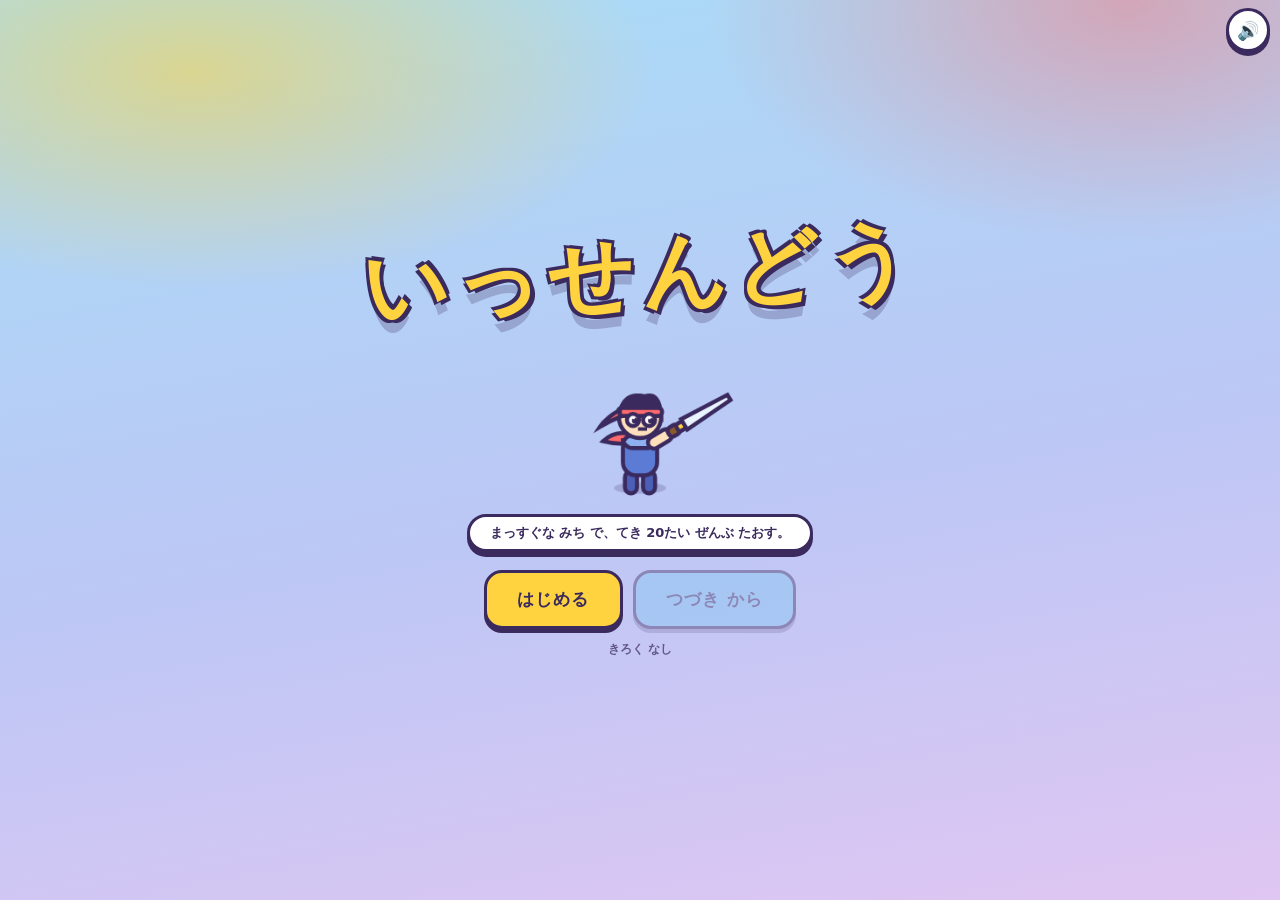
==== commit ade6ba85: "戦闘BGM と「むてき」わざを追加 - audio/battle.mp3 を戦闘中だけループ再生。勝敗がついた瞬間（finish）とバトル画面を離れたら停止。ミュート連動 - わざ「むてき」：2びょう" ====
--- a/index.html
+++ b/index.html
@@ -443,6 +443,16 @@
 function buzz(ms){ if(navigator.vibrate){ try{navigator.vibrate(ms);}catch(e){} } }
 addEventListener("pointerdown",()=>ac(),{once:true});
 
+/* ---------- せんとう BGM（せんとう中だけ ながす） ---------- */
+const BGM=new Audio("audio/battle.mp3");
+BGM.loop=true; BGM.volume=.45; BGM.preload="auto";
+function bgmStart(){
+  if(MUTE)return;
+  try{ BGM.currentTime=0; const p=BGM.play(); if(p&&p.catch)p.catch(()=>{}); }catch(e){}
+}
+function bgmStop(){ try{ BGM.pause(); BGM.currentTime=0; }catch(e){} }
+const inBattle=()=>$("#battle").classList.contains("on");
+
 /* ---------- てき 20たい ---------- */
 const ENEMIES=[
  {n:"どろ すらいむ",   hp:45,  atk:6,  sp:52, g:30,   c:"#7fd88f", c2:"#4fae63", form:"blob",     size:1.0},
@@ -488,6 +498,7 @@
  {id:"b3", name:"や きわみ",cat:"active",kind:"arrow",cost:3200,cd:.6,dmg:.80,spd:740,req:"b2",desc:"や を れんぞく で うてる"},
  {id:"ch", name:"ためぎり", cat:"active",kind:"charge",cost:2200,cd:6,range:135,dmg:3.6,knock:300,desc:"ためて おおきい だめーじ ＋ ふきとばし"},
  {id:"jp", name:"そらがけ", cat:"active",kind:"jump", cost:800, cd:1.8,desc:"とぶ。ゆか の こうげき を よける"},
+ {id:"gd", name:"むてき", cat:"active",kind:"guard",cost:1600,cd:7,dur:2,desc:"2びょう むてき。おわって 5びょうご に また つかえる"},
 ];
 const SK=Object.fromEntries(SKILLS.map(s=>[s.id,s]));
 
@@ -505,9 +516,14 @@
   screens.forEach(s=>$("#"+s).classList.toggle("on",s===id));
   const mb=$("#btnMute"); if(mb)mb.hidden=(id==="battle"||id==="train");
   document.body.style.overflow=(id==="battle")?"hidden":"";
+  if(id!=="battle")bgmStop();
 }
 function syncMute(){ $("#btnMute").textContent=MUTE?"🔇":"🔊"; }
-$("#btnMute").onclick=()=>{ MUTE=!MUTE; S.mute=MUTE; save(); syncMute(); if(!MUTE)sfx.tap(); };
+$("#btnMute").onclick=()=>{
+  MUTE=!MUTE; S.mute=MUTE; save(); syncMute();
+  if(MUTE){ bgmStop(); }
+  else { sfx.tap(); if(inBattle()&&B&&!B.over)bgmStart(); }
+};
 $("#rotSkip").onclick=()=>$("#rotate").classList.add("hide");
 
 /* ==========================================================
@@ -943,11 +959,12 @@
 function startBattle(idx){
   const e=ENEMIES[idx];
   B={idx:idx,over:false,t:0,shake:0,intro:0.9,
-     p:{x:190,hp:S.maxHp,max:S.maxHp,atk:S.atk,face:1,cd:0,swing:0,air:0,charge:0,hurt:0,slow:0,run:0,pending:null},
+     p:{x:190,hp:S.maxHp,max:S.maxHp,atk:S.atk,face:1,cd:0,swing:0,air:0,charge:0,hurt:0,slow:0,run:0,inv:0,pending:null},
      e:{x:810,hp:e.hp,max:e.hp,atk:e.atk,sp:e.sp,face:-1,cd:0,swing:0,think:.6,hurt:0,tier:idx,data:e},
      cds:{},shots:[],drops:[],waves:[],pops:[],fx:[],logs:[]};
   $("#eName").textContent=e.n;
   buildSkillBar(); show("battle"); fitCanvas(); pushLog(e.n+" が あらわれた！");
+  bgmStart();
   last=performance.now(); if(raf)cancelAnimationFrame(raf);
   raf=requestAnimationFrame(loop);
 }
@@ -1006,6 +1023,8 @@
   }else if(s.kind==="drop"){
     B.drops.push({x:B.e.x,t:.55,max:.55,dmg:p.atk*s.dmg,own:"p"});
   }else if(s.kind==="jump"){ p.air=.66;
+  }else if(s.kind==="guard"){ p.inv=s.dur; pushLog("むてき！ 2びょう");
+    for(let i=0;i<18;i++)B.fx.push({x:p.x+(Math.random()-.5)*80,y:GY-Math.random()*110,vx:0,vy:-60,l:1,col:"#bff0ff",r:6});
   }else if(s.kind==="charge"){ p.charge=.85;p.pending=s; }
 }
 function releaseCharge(){
@@ -1023,6 +1042,11 @@
   }
 }
 function damage(t,d,own){
+  if(t===B.p&&B.p.inv>0){
+    pop(B.p.x,"ガード","#7ec8f2");
+    for(let i=0;i<8;i++)B.fx.push({x:B.p.x+(Math.random()-.5)*70,y:GY-60-Math.random()*40,vx:0,vy:-50,l:.8,col:"#bff0ff",r:6});
+    return;
+  }
   d=Math.max(1,Math.round(d));
   t.hp-=d;t.hurt=.22;B.shake=Math.min(16,4+d/30);
   sfx.hit(); buzz(own==="p"?12:22);
@@ -1070,6 +1094,7 @@
   for(const k in B.cds)B.cds[k]=Math.max(0,B.cds[k]-dt);
   p.cd=Math.max(0,p.cd-dt); p.hurt=Math.max(0,p.hurt-dt);
   p.air=Math.max(0,p.air-dt); p.slow=Math.max(0,p.slow-dt);
+  p.inv=Math.max(0,p.inv-dt);
   p.swing=Math.max(0,p.swing-dt*5);
   e.cd=Math.max(0,e.cd-dt); e.hurt=Math.max(0,e.hurt-dt); e.swing=Math.max(0,e.swing-dt*5);
   B.shake*=.86;
@@ -1183,6 +1208,13 @@
   drawHero(c,p.x,GY,{t:t,sc:1.2,face:p.face,swing:p.swing,run:p.run,jump:jumpH,hurt:p.hurt,charge:p.charge,blink:blink});
   if(p.slow>0){c.save();c.globalAlpha=.55;c.strokeStyle="#a78bd8";c.lineWidth=6;
     c.beginPath();c.ellipse(p.x,GY-6,46,14,0,0,Math.PI*2);c.stroke();c.restore();}
+  if(p.inv>0){
+    c.save();
+    c.globalAlpha=.16+Math.sin(t*18)*.06;c.fillStyle="#bfe9ff";circle(c,p.x,GY-52,54);c.fill();
+    c.globalAlpha=.7+Math.sin(t*18)*.25;c.strokeStyle="#7ec8f2";c.lineWidth=5;circle(c,p.x,GY-52,54);c.stroke();
+    c.globalAlpha=.9;c.strokeStyle="#fff";c.lineWidth=2;circle(c,p.x,GY-52,54);c.stroke();
+    c.restore();
+  }
 
   B.fx.forEach(function(f){
     if(f.slash){
@@ -1211,6 +1243,7 @@
 
 function finish(win){
   if(B.over)return; B.over=true;
+  bgmStop();
   const e=ENEMIES[B.idx];
   if(win){
     sfx.win();
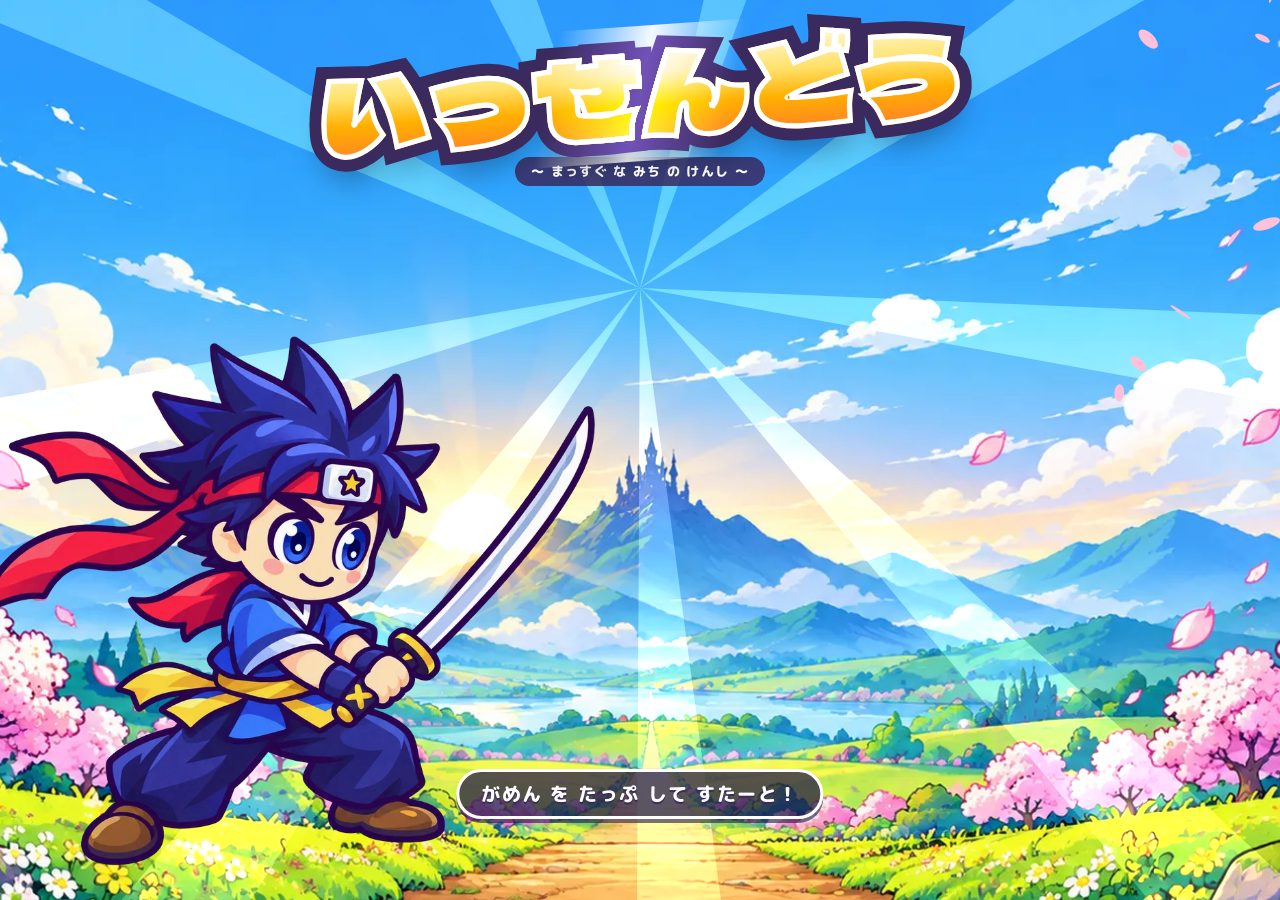
==== commit fecbe634: "いっせんどう v4：絵・ひっさつ・音楽・とっくんを大きく作りなおし - 敵20体・背景7枚・主人公（ポーズ13・カットイン・勝利・タイトル）を Codex で描いた絵に - ひっさつゲージ＋カットイン" ====
--- a/index.html
+++ b/index.html
@@ -6,1273 +6,276 @@
 <meta name="apple-mobile-web-app-capable" content="yes">
 <meta name="mobile-web-app-capable" content="yes">
 <meta name="apple-mobile-web-app-status-bar-style" content="black-translucent">
+<meta name="apple-mobile-web-app-title" content="いっせんどう">
 <meta name="theme-color" content="#3a2a5e">
 <title>いっせんどう</title>
-<style>
-:root{
-  --grape:#3a2a5e;
-  --sky:#7ec8f2;
-  --sky2:#b8e2fb;
-  --lemon:#ffd23f;
-  --coral:#ff6b6b;
-  --mint:#42d6a4;
-  --grapelite:#a78bd8;
-  --cream:#fff8ea;
-  --shadow:0 5px 0 var(--grape);
-}
-*{box-sizing:border-box}
-[hidden]{display:none!important}
-html,body{margin:0;height:100%;overscroll-behavior:none}
-body{
-  background:
-    radial-gradient(60% 40% at 15% 8%, rgba(255,210,63,.55), transparent 60%),
-    radial-gradient(55% 45% at 88% 0%, rgba(255,107,107,.45), transparent 60%),
-    linear-gradient(170deg,#a8ddf7 0%,#bcc7f5 55%,#e0c6f2 100%);
-  background-attachment:fixed;
-  color:var(--grape);
-  font-family:"Hiragino Maru Gothic ProN","M PLUS Rounded 1c","Rounded Mplus 1c",
-              "Hiragino Kaku Gothic ProN",system-ui,sans-serif;
-  -webkit-font-smoothing:antialiased;
-  -webkit-user-select:none;user-select:none;
-  -webkit-touch-callout:none;
-  -webkit-tap-highlight-color:transparent;
-  touch-action:manipulation;
-}
-input,textarea{-webkit-user-select:text;user-select:text}
-.num{font-variant-numeric:tabular-nums}
-
-#app{
-  max-width:960px;margin:0 auto;min-height:100%;
-  padding:10px 14px calc(16px + env(safe-area-inset-bottom));
-  padding-left:calc(14px + env(safe-area-inset-left));
-  padding-right:calc(14px + env(safe-area-inset-right));
-}
-
-.screen{animation:pop .3s cubic-bezier(.2,1.4,.5,1) both}
-.screen:not(.on){display:none!important}
-@keyframes pop{from{opacity:0;transform:scale(.98) translateY(6px)}to{opacity:1;transform:none}}
-
-.card{background:var(--cream);border:3px solid var(--grape);border-radius:20px;box-shadow:var(--shadow);padding:14px}
-.card + .card{margin-top:12px}
-h2.sec{display:inline-block;margin:0 0 10px;background:var(--grape);color:var(--cream);
-  font-size:13px;letter-spacing:.16em;padding:5px 16px;border-radius:99px}
-
-button{font:inherit;color:var(--grape);cursor:pointer;border:3px solid var(--grape);border-radius:14px;
-  background:#fff;box-shadow:0 4px 0 var(--grape);transition:transform .08s,box-shadow .08s,background .15s;
-  -webkit-user-select:none;user-select:none;-webkit-touch-callout:none;
-  -webkit-tap-highlight-color:transparent;touch-action:manipulation}
-button:active:not(:disabled){transform:translateY(4px);box-shadow:0 0 0 var(--grape)}
-button:focus-visible{outline:3px dashed var(--coral);outline-offset:3px}
-button:disabled{opacity:.4;cursor:not-allowed;box-shadow:0 4px 0 rgba(58,42,94,.4)}
-.btn{padding:11px 22px;font-weight:800;letter-spacing:.06em}
-.btn.big{padding:15px 30px;font-size:17px;border-radius:18px}
-.btn.lemon{background:var(--lemon)}
-.btn.coral{background:var(--coral);color:#fff}
-.btn.mint{background:var(--mint);color:#fff}
-.btn.sky{background:var(--sky)}
-
-.warn{background:#fff8ea;border:3px solid var(--coral);color:var(--grape);border-radius:16px;
-  padding:9px 14px;font-weight:800;font-size:12px;text-align:center;margin-bottom:10px}
-
-/* ---- よこむき に して ね ---- */
-#rotate{position:fixed;inset:0;z-index:60;background:linear-gradient(160deg,#a8ddf7,#e0c6f2);
-  display:none;flex-direction:column;align-items:center;justify-content:center;gap:14px;text-align:center;padding:24px}
-#rotate .ph{font-size:64px;animation:tip 1.8s ease-in-out infinite}
-@keyframes tip{35%{transform:rotate(-90deg)}75%{transform:rotate(-90deg)}}
-#rotate p{font-weight:800;font-size:19px;margin:0;letter-spacing:.06em}
-@media (orientation:portrait) and (max-width:900px){
-  #rotate{display:flex}
-  #rotate.hide{display:none}
-}
-
-/* ---- おと ボタン ---- */
-.mute{position:fixed;top:calc(8px + env(safe-area-inset-top));right:calc(10px + env(safe-area-inset-right));
-  z-index:30;width:44px;height:44px;border-radius:50%;font-size:18px;padding:0;background:#fff;display:grid;place-items:center}
-
-/* ---- タイトル ---- */
-#title{min-height:calc(100dvh - 32px);display:flex;flex-direction:column;align-items:center;justify-content:center;gap:12px;text-align:center}
-.logo{
-  font-size:clamp(38px,9vw,84px);font-weight:800;letter-spacing:.08em;line-height:1;color:var(--lemon);
-  text-shadow:4px 4px 0 var(--grape),-3px -3px 0 var(--grape),3px -3px 0 var(--grape),-3px 3px 0 var(--grape),0 14px 0 rgba(58,42,94,.25);
-  transform:rotate(-3deg);animation:bob 2.6s ease-in-out infinite;
-}
-@keyframes bob{50%{transform:rotate(-3deg) translateY(-8px)}}
-.tagline{background:#fff;border:3px solid var(--grape);border-radius:99px;padding:7px 20px;font-weight:800;box-shadow:var(--shadow);margin:0;font-size:13px}
-#heroCv{width:min(280px,62vw);height:auto;display:block}
-.hint{font-size:12px;font-weight:800;opacity:.7;margin:0}
-.foot{margin-top:6px;display:flex;gap:10px;justify-content:center;flex-wrap:wrap}
-
-/* ---- ステータス ---- */
-.status{display:flex;gap:8px;flex-wrap:wrap;margin-bottom:12px;padding-right:46px}
-.chip{flex:1 1 100px;background:#fff;border:3px solid var(--grape);border-radius:16px;padding:8px 10px;box-shadow:0 4px 0 var(--grape)}
-.chip .k{font-size:10px;font-weight:800;letter-spacing:.1em;opacity:.7}
-.chip .v{font-size:24px;font-weight:800;line-height:1.1}
-.chip.hp .v{color:#2f9e6d} .chip.atk .v{color:var(--coral)} .chip.gold .v{color:#d99a00}
-
-/* ---- メニュー ボタン ---- */
-.menu-grid{display:grid;grid-template-columns:1fr 1fr;gap:10px}
-.mbtn{padding:14px;text-align:left;border-radius:18px;background:linear-gradient(180deg,#fff,#ffeec9)}
-.mbtn .t{font-size:19px;font-weight:800;letter-spacing:.04em}
-.mbtn .d{font-size:11.5px;font-weight:800;opacity:.72;margin-top:3px}
-.mbtn .emoji{float:right;font-size:26px;line-height:1}
-.mbtn.fight{background:linear-gradient(180deg,#fff,#ffd9d9)}
-.mbtn.shop{background:linear-gradient(180deg,#fff,#e5f7ee)}
-
-/* ---- リスト ---- */
-.topbar{display:flex;align-items:center;gap:10px;margin-bottom:10px;padding-right:46px}
-.topbar .sp{flex:1}
-.topbar .gold{font-weight:800;color:#d99a00}
-.scroll{max-height:calc(100vh - 150px);max-height:calc(100dvh - 150px);overflow:auto;padding:2px}
-.row{display:flex;gap:10px;align-items:center;background:#fff;border:3px solid var(--grape);border-radius:16px;
-  padding:9px 11px;margin-bottom:8px;box-shadow:0 4px 0 var(--grape)}
-.row .name{font-size:15px;font-weight:800}
-.row .meta{font-size:11px;font-weight:800;opacity:.72;margin-top:2px;line-height:1.5}
-.row .badge{width:34px;height:34px;flex:none;border:3px solid var(--grape);border-radius:11px;
-  display:grid;place-items:center;font-weight:800;font-size:13px;background:var(--sky2)}
-.enemy-row{cursor:pointer;transition:transform .1s}
-.enemy-row:active{transform:translateX(3px)}
-.row.locked{opacity:.45;box-shadow:none}
-.row.owned{background:#e3f9ef;border-color:#1f9d75}
-.row.can{background:#fff4cf;border-color:#e0a500;box-shadow:0 4px 0 #e0a500}
-.row.no{opacity:.55}
-.pill{font-size:10.5px;font-weight:800;padding:4px 10px;border-radius:99px;white-space:nowrap}
-.pill.have{background:var(--mint);color:#fff}
-.pill.buy{background:var(--lemon)}
-.pill.grey{background:#d7d2e6;color:#6b5a86}
-.pill.clr{background:var(--coral);color:#fff}
-.price{font-weight:800;color:#b07a00;white-space:nowrap}
-
-/* ---- とっくん ---- */
-#trainCv{width:100%;height:auto;max-height:calc(100dvh - 150px);object-fit:contain;display:block;border:3px solid var(--grape);border-radius:16px;background:#ffeec9}
-.tbarwrap{height:14px;background:#fff;border:3px solid var(--grape);border-radius:99px;margin-top:10px;overflow:hidden}
-#tbar{height:100%;width:0;background:repeating-linear-gradient(45deg,var(--lemon),var(--lemon) 10px,#ffbe0b 10px,#ffbe0b 20px)}
-.tfoot{display:flex;justify-content:space-between;align-items:center;margin-top:10px;gap:10px}
-.tres{font-size:19px;font-weight:800;color:var(--coral)}
-
-/* ---- バトル（よこ ぜんめん） ---- */
-#battle{position:fixed;inset:0;z-index:20;background:#0d0a1e;padding:0;margin:0}
-#battle.on{display:block}
-#stage{position:absolute;inset:0;width:100%;height:100%;object-fit:contain;background:#bfe9ff;touch-action:none}
-.hpwrap{position:absolute;left:0;right:0;top:0;display:flex;gap:10px;z-index:3;
-  padding:calc(6px + env(safe-area-inset-top)) calc(12px + env(safe-area-inset-right)) 6px calc(12px + env(safe-area-inset-left))}
-.bar{flex:1}
-.bar .lbl{display:flex;justify-content:space-between;font-size:11px;font-weight:800;margin-bottom:3px;color:#fff;text-shadow:0 2px 0 #3a2a5e}
-.track{height:15px;background:rgba(255,255,255,.85);border:3px solid var(--grape);border-radius:99px;overflow:hidden}
-.fill{height:100%;transition:width .12s linear;border-radius:99px}
-.fill.p{background:linear-gradient(90deg,#7ef0c4,var(--mint))}
-.fill.e{background:linear-gradient(90deg,#ffb0b0,var(--coral))}
-#log{position:absolute;left:0;right:0;top:46px;text-align:center;z-index:3;pointer-events:none;
-  color:#fff;text-shadow:0 2px 0 #3a2a5e,0 0 8px rgba(0,0,0,.35);font-weight:800;font-size:13px}
-.ctl{position:absolute;bottom:calc(16px + env(safe-area-inset-bottom));z-index:4;display:flex;gap:12px;align-items:flex-end}
-.ctl.left{left:calc(16px + env(safe-area-inset-left))}
-.ctl.right{right:calc(16px + env(safe-area-inset-right))}
-.rbtn{width:72px;height:72px;border-radius:50%;font-size:24px;font-weight:800;padding:0;background:var(--sky);
-  display:grid;place-items:center;touch-action:none}
-.rbtn.atk{width:94px;height:94px;font-size:19px;background:var(--coral);color:#fff}
-#skillBar{position:absolute;right:calc(16px + env(safe-area-inset-right));bottom:calc(122px + env(safe-area-inset-bottom));
-  z-index:4;display:flex;flex-direction:column;gap:7px;align-items:flex-end;max-height:44vh;overflow:auto}
-#skillBar .sk{position:relative;overflow:hidden;min-width:112px;padding:9px 10px;font-size:12px;font-weight:800;
-  background:var(--lemon);border-radius:12px;touch-action:none}
-#skillBar .sk .cool{position:absolute;inset:0;background:rgba(58,42,94,.62);transform-origin:bottom;pointer-events:none}
-#kbHint{position:absolute;left:0;right:0;bottom:2px;text-align:center;font-size:10px;font-weight:800;color:#fff;opacity:.5;z-index:3;pointer-events:none}
-@media (pointer:coarse){#kbHint{display:none}}
-
-/* ---- けっか ---- */
-.veil{position:fixed;inset:0;background:rgba(58,42,94,.66);display:none;align-items:center;justify-content:center;padding:20px;z-index:40}
-.veil.on{display:flex}
-.modal{max-width:420px;width:100%;text-align:center;padding:24px 20px}
-.modal h3{font-size:30px;font-weight:800;margin:0 0 8px;letter-spacing:.12em}
-.win{color:var(--lemon);text-shadow:3px 3px 0 var(--grape),-2px -2px 0 var(--grape),2px -2px 0 var(--grape),-2px 2px 0 var(--grape)}
-.lose{color:var(--grapelite);text-shadow:3px 3px 0 var(--grape),-2px -2px 0 var(--grape),2px -2px 0 var(--grape),-2px 2px 0 var(--grape)}
-.tiny{font-size:11px;font-weight:800;opacity:.72}
-@media (prefers-reduced-motion:reduce){*{animation-duration:.01ms!important}}
-
-/* ---- せ が ひくい よこ画面（iPhone よこ）で ぜんぶ おさめる ---- */
-@media (max-height:500px){
-  #app{padding-top:8px}
-  #title{min-height:calc(100dvh - 20px);gap:6px}
-  .logo{font-size:clamp(30px,6.4vw,46px);text-shadow:3px 3px 0 var(--grape),-2px -2px 0 var(--grape),2px -2px 0 var(--grape),-2px 2px 0 var(--grape),0 8px 0 rgba(58,42,94,.25)}
-  #heroCv{width:min(150px,26vw)}
-  .tagline{font-size:11px;padding:5px 14px}
-  .btn.big{padding:11px 22px;font-size:15px}
-  .hint{font-size:11px}
-  .card{padding:11px;border-radius:16px}
-  .card + .card{margin-top:9px}
-  .status{gap:6px;margin-bottom:9px}
-  .chip{flex:1 1 84px;padding:6px 8px}
-  .chip .v{font-size:19px}
-  .menu-grid{gap:8px}
-  .mbtn{padding:10px 11px}
-  .mbtn .t{font-size:16px}
-  .mbtn .d{font-size:10.5px}
-  .mbtn .emoji{font-size:21px}
-  h2.sec{font-size:12px;padding:4px 13px;margin-bottom:8px}
-  .scroll{max-height:calc(100dvh - 118px)}
-  #trainCv{max-height:calc(100dvh - 150px)}
-  .tbarwrap{margin-top:6px;height:12px}
-  .tfoot{margin-top:6px}
-  .tres{font-size:16px}
-}
-</style>
+<link rel="preconnect" href="https://fonts.googleapis.com">
+<link rel="preconnect" href="https://fonts.gstatic.com" crossorigin>
+<link href="https://fonts.googleapis.com/css2?family=Dela+Gothic+One&family=M+PLUS+Rounded+1c:wght@500;800;900&display=swap" rel="stylesheet">
+<link rel="stylesheet" href="css/style.css?v=41">
 </head>
 <body>
+<canvas id="view"></canvas>
 
 <div id="rotate">
   <div class="ph">📱</div>
   <p>よこむき に して ね</p>
-  <button class="btn sky" id="rotSkip">この まま つづける</button>
-</div>
-
-<button id="btnMute" class="mute" aria-label="おと">🔊</button>
-
-<div id="app">
-<div id="storageWarn" class="warn" hidden></div>
-
-<!-- ============ タイトル ============ -->
-<section id="title" class="screen on">
-  <div class="logo">いっせんどう</div>
-  <canvas id="heroCv" width="320" height="200"></canvas>
-  <p class="tagline">まっすぐな みち で、てき 20たい ぜんぶ たおす。</p>
-  <div class="foot">
-    <button class="btn big lemon" id="btnStart">はじめる</button>
-    <button class="btn big sky" id="btnContinue">つづき から</button>
-  </div>
-  <p class="hint" id="saveInfo"></p>
-</section>
-
-<!-- ============ メニュー ============ -->
-<section id="menu" class="screen">
-  <div class="card">
-    <div class="status">
-      <div class="chip hp"><div class="k">たいりょく</div><div class="v num" id="sHp">50</div></div>
-      <div class="chip atk"><div class="k">こうげき</div><div class="v num" id="sAtk">8</div></div>
-      <div class="chip gold"><div class="k">おかね</div><div class="v num" id="sGold">0</div></div>
-      <div class="chip"><div class="k">たおした</div><div class="v num" id="sClear">0/20</div></div>
-    </div>
-    <div class="menu-grid">
-      <button class="mbtn" id="btnSuburi">
-        <span class="emoji">⚔️</span>
-        <div class="t">すぶり</div>
-        <div class="d">まずは ちからを つけよう！</div>
-      </button>
-      <button class="mbtn" id="btnHashiri">
-        <span class="emoji">👟</span>
-        <div class="t">はしりこみ</div>
-        <div class="d">つよい からだで うたれづよく！</div>
-      </button>
-      <button class="mbtn shop" id="btnShop">
-        <span class="emoji">✨</span>
-        <div class="t">わざを かう</div>
-        <div class="d">ひっさつ わざ を おぼえる</div>
-      </button>
-      <button class="mbtn fight" id="btnFight">
-        <span class="emoji">🔥</span>
-        <div class="t">たたかう</div>
-        <div class="d">てき 20たい に ちょうせん</div>
-      </button>
-    </div>
-  </div>
-
-  <div class="card">
-    <h2 class="sec">きろく の ほぞん</h2>
-    <p class="tiny" style="margin:0 0 8px">スマホ の ブラウザ は、しばらく ひらかない と きろく を きえさせる ことが あります。ときどき かきだして おく と あんしん。</p>
-    <div class="foot" style="margin-top:0;justify-content:flex-start">
-      <button class="btn mint" id="btnExport">きろくを かきだす 💾</button>
-      <button class="btn sky" id="btnImport">きろくを よみこむ 📂</button>
-    </div>
-    <input type="file" id="fileImport" accept="application/json" hidden>
-    <p class="tiny" id="exportInfo" style="margin-top:6px">&nbsp;</p>
-  </div>
-</section>
-
-<!-- ============ とっくん ============ -->
-<section id="train" class="screen">
-  <div class="card">
-    <h2 class="sec" id="trainTitle">すぶり</h2>
-    <canvas id="trainCv" width="800" height="330"></canvas>
-    <div class="tbarwrap"><div id="tbar"></div></div>
-    <div class="tfoot">
-      <span class="tres" id="trainRes">&nbsp;</span>
-      <button class="btn" id="btnSkip">とばす ▶▶</button>
-    </div>
-  </div>
-</section>
-
-<!-- ============ てき を えらぶ ============ -->
-<section id="pick" class="screen">
-  <div class="card">
+  <button class="gbtn sky" id="rotSkip">この まま つづける</button>
+</div>
+
+<div id="ui">
+  <!-- ============ タイトル ============ -->
+  <section id="title" class="screen on">
+    <div class="logoWrap">
+      <div class="logo"><span class="lg-back" aria-hidden="true">いっせんどう</span><span class="lg-front">いっせんどう</span></div>
+      <div class="sub">〜 まっすぐ な みち の けんし 〜</div>
+    </div>
+    <div id="tapStart" class="tapStart">がめん を たっぷ して すたーと！</div>
+    <div id="titleBtns" class="titleBtns" hidden>
+      <button class="gbtn big lemon" id="btnContinue">つづき から ▶</button>
+      <button class="gbtn sky" id="btnStart">はじめ から</button>
+      <p class="saveInfo" id="saveInfo"></p>
+    </div>
+    <div id="storageWarn" class="warn" hidden></div>
+  </section>
+
+  <!-- ============ メニュー ============ -->
+  <section id="menu" class="screen">
+    <div class="menuLeft">
+      <div class="talk" id="heroTalk">きょう も がんばろう！</div>
+      <div class="swordTag" id="swordTag">てつ の けん</div>
+    </div>
+    <div class="menuPanel">
+      <div class="stats">
+        <div class="stat hp"><span class="ic">❤️</span><div><div class="k">たいりょく</div><div class="v num" id="sHp">50</div></div></div>
+        <div class="stat atk"><span class="ic">⚔️</span><div><div class="k">こうげき</div><div class="v num" id="sAtk">8</div></div></div>
+        <div class="stat gold"><span class="ic">💰</span><div><div class="k">おかね</div><div class="v num" id="sGold">0</div></div></div>
+        <div class="stat clr"><span class="ic">👑</span><div><div class="k">たおした</div><div class="v num" id="sClear">0/20</div></div></div>
+      </div>
+      <div class="mgrid">
+        <button class="mbtn suburi" id="btnSuburi"><span class="mi">🗡️</span><span class="mt">すぶり</span><span class="md" id="dSuburi">こうげき ＋1</span></button>
+        <button class="mbtn hashiri" id="btnHashiri"><span class="mi">👟</span><span class="mt">はしりこみ</span><span class="md" id="dHashiri">たいりょく ＋3</span></button>
+        <button class="mbtn shop" id="btnShop"><span class="mi">✨</span><span class="mt">わざ</span><span class="md" id="dShop">わざ を おぼえる</span><span class="dot" id="shopDot" hidden></span></button>
+        <button class="mbtn zukan" id="btnZukan"><span class="mi">📖</span><span class="mt">ずかん</span><span class="md" id="dZukan">0/20</span></button>
+        <button class="mbtn fight" id="btnFight"><span class="mi">🔥</span><span class="mt">たたかう！</span><span class="md" id="dFight">つぎ の てき</span></button>
+      </div>
+    </div>
+    <button class="iconBtn" id="btnSettings" aria-label="せってい">⚙️</button>
+  </section>
+
+  <!-- ============ てき を えらぶ ============ -->
+  <section id="pick" class="screen">
     <div class="topbar">
-      <button class="btn sky" id="pickBack">◀ もどる</button>
-      <h2 class="sec" style="margin:0">てき を えらぶ</h2>
+      <button class="gbtn sky sm" id="pickBack">◀ もどる</button>
+      <h2 class="ribbon">どの てき と たたかう？</h2>
       <span class="sp"></span>
     </div>
-    <div class="scroll" id="enemyList"></div>
-  </div>
-</section>
-
-<!-- ============ わざを かう ============ -->
-<section id="shop" class="screen">
-  <div class="card">
+    <div class="tabs" id="stageTabs"></div>
+    <div class="cards" id="enemyCards"></div>
+  </section>
+
+  <!-- ============ わざ ============ -->
+  <section id="shop" class="screen">
     <div class="topbar">
-      <button class="btn sky" id="shopBack">◀ もどる</button>
-      <h2 class="sec" style="margin:0">わざを かう</h2>
+      <button class="gbtn sky sm" id="shopBack">◀ もどる</button>
+      <h2 class="ribbon">わざ を おぼえる</h2>
       <span class="sp"></span>
-      <span class="gold num" id="shopGold">0 えん</span>
-    </div>
-    <div class="scroll" id="shopList"></div>
-  </div>
-</section>
-
-</div>
-
-<!-- ============ バトル（#app の そと・ぜんめん） ============ -->
-<section id="battle" class="screen">
-  <canvas id="stage" width="1000" height="480"></canvas>
-  <div class="hpwrap">
-    <div class="bar">
-      <div class="lbl"><span>きみ</span><span class="num" id="pHpTxt">50/50</span></div>
-      <div class="track"><div class="fill p" id="pFill" style="width:100%"></div></div>
-    </div>
-    <div class="bar">
-      <div class="lbl"><span id="eName">てき</span><span class="num" id="eHpTxt">45/45</span></div>
-      <div class="track"><div class="fill e" id="eFill" style="width:100%"></div></div>
-    </div>
-  </div>
-  <div id="log"></div>
-  <div class="ctl left">
-    <button id="padL" class="rbtn" aria-label="ひだり">◀</button>
-    <button id="padR" class="rbtn" aria-label="みぎ">▶</button>
-  </div>
-  <div id="skillBar"></div>
-  <div class="ctl right">
-    <button id="padA" class="rbtn atk" aria-label="こうげき">きる！</button>
-  </div>
-  <div id="kbHint">← → うごく ／ Z きる ／ すうじ で わざ</div>
-</section>
-
-<div class="veil" id="veil">
-  <div class="card modal">
-    <h3 id="resTitle">かった！</h3>
-    <p id="resBody" style="font-weight:800"></p>
-    <div class="foot">
-      <button class="btn lemon" id="btnAgain">もういちど</button>
-      <button class="btn sky" id="btnBack">メニュー へ もどる</button>
-    </div>
-  </div>
-</div>
-
-<script>
-"use strict";
-/* ==========================================================
-   いっせんどう  —  ぜんぶ ひらがな ／ よこ画面ばん
-   ========================================================== */
-const SAVE_KEY="issendo_save_v3", _mem={};
-function testStorage(kind){
-  try{ const k="__issendo_test__"; window[kind].setItem(k,"1"); window[kind].removeItem(k); return true; }
-  catch(e){ return false; }
-}
-const STORAGE_MODE = testStorage("localStorage") ? "local"
-                    : testStorage("sessionStorage") ? "session"
-                    : "memory";
-const Store={
-  get(k){
-    try{
-      if(STORAGE_MODE==="local")return localStorage.getItem(k);
-      if(STORAGE_MODE==="session")return sessionStorage.getItem(k);
-    }catch(e){}
-    return _mem[k]??null;
-  },
-  set(k,v){
-    try{
-      if(STORAGE_MODE==="local"){localStorage.setItem(k,v);return;}
-      if(STORAGE_MODE==="session"){sessionStorage.setItem(k,v);return;}
-    }catch(e){}
-    _mem[k]=v;
-  },
-  del(k){
-    try{
-      if(STORAGE_MODE==="local"){localStorage.removeItem(k);return;}
-      if(STORAGE_MODE==="session"){sessionStorage.removeItem(k);return;}
-    }catch(e){}
-    delete _mem[k];
-  }
-};
-(function showStorageWarn(){
-  const el=document.getElementById("storageWarn"); if(!el)return;
-  if(STORAGE_MODE==="local")return;
-  el.hidden=false;
-  el.textContent = STORAGE_MODE==="session"
-    ? "⚠️ この まま だ と、とじる と きろく が きえる ことが あります。「きろくを かきだす」で ファイル に ほぞん してね。"
-    : "⚠️ この ブラウザ では きろく が ほぞん されません（リロード で きえます）。かきだした ファイル を ブラウザ で ひらいて ね。";
-})();
-const $=s=>document.querySelector(s);
-document.addEventListener("contextmenu",e=>e.preventDefault());
-document.addEventListener("selectstart",e=>e.preventDefault());
-document.addEventListener("dragstart",e=>e.preventDefault());
-document.addEventListener("gesturestart",e=>e.preventDefault());
-const clamp=(v,a,b)=>v<a?a:v>b?b:v;
-const lerp=(a,b,t)=>a+(b-a)*t;
-
-/* ---------- おと（アセット なし の ブリップ おん） ---------- */
-let MUTE=false, AC=null;
-function ac(){
-  try{
-    if(!AC)AC=new (window.AudioContext||window.webkitAudioContext)();
-    if(AC.state==="suspended")AC.resume();
-  }catch(e){}
-  return AC;
-}
-function beep(f,d,type,v){
-  if(MUTE)return; const a=ac(); if(!a)return;
-  const o=a.createOscillator(),g=a.createGain();
-  o.type=type||"square"; o.frequency.value=f;
-  g.gain.value=v||.05; o.connect(g); g.connect(a.destination);
-  const t=a.currentTime; o.start(t);
-  g.gain.setValueAtTime(g.gain.value,t);
-  g.gain.exponentialRampToValueAtTime(.0001,t+(d||.12));
-  o.stop(t+(d||.12)+.03);
-}
-const sfx={
-  tap:()=>beep(660,.05,"square",.03),
-  swing:()=>beep(520,.07,"square",.035),
-  hit:()=>beep(150,.12,"sawtooth",.06),
-  skill:()=>{beep(720,.10,"triangle",.045);setTimeout(()=>beep(1040,.10,"triangle",.04),60);},
-  win:()=>[523,659,784,1047].forEach((f,i)=>setTimeout(()=>beep(f,.16,"triangle",.05),i*120)),
-  lose:()=>[440,349,262].forEach((f,i)=>setTimeout(()=>beep(f,.22,"sine",.05),i*150)),
-};
-function buzz(ms){ if(navigator.vibrate){ try{navigator.vibrate(ms);}catch(e){} } }
-addEventListener("pointerdown",()=>ac(),{once:true});
-
-/* ---------- せんとう BGM（せんとう中だけ ながす） ---------- */
-const BGM=new Audio("audio/battle.mp3");
-BGM.loop=true; BGM.volume=.45; BGM.preload="auto";
-function bgmStart(){
-  if(MUTE)return;
-  try{ BGM.currentTime=0; const p=BGM.play(); if(p&&p.catch)p.catch(()=>{}); }catch(e){}
-}
-function bgmStop(){ try{ BGM.pause(); BGM.currentTime=0; }catch(e){} }
-const inBattle=()=>$("#battle").classList.contains("on");
-
-/* ---------- てき 20たい ---------- */
-const ENEMIES=[
- {n:"どろ すらいむ",   hp:45,  atk:6,  sp:52, g:30,   c:"#7fd88f", c2:"#4fae63", form:"blob",     size:1.0},
- {n:"おお ねずみ",     hp:58,  atk:8,  sp:78, g:45,   c:"#c9a98a", c2:"#8e6f52", form:"beast",    size:.95},
- {n:"やぶ ごぶりん",   hp:75,  atk:10, sp:70, g:65,   c:"#9ccf5c", c2:"#6d9c34", form:"humanoid", size:1.0, ear:1},
- {n:"もり おおかみ",   hp:96,  atk:12, sp:96, g:90,   c:"#9aa8c4", c2:"#5f6c85", form:"beast",    size:1.15},
- {n:"がいこつ けんし", hp:124, atk:15, sp:74, g:130,  c:"#f2ecdd", c2:"#b9b09a", form:"humanoid", size:1.05, skull:1, weap:"sword"},
- {n:"いし ごーれむ",   hp:160, atk:19, sp:44, g:180,  c:"#a3a7ae", c2:"#6d7178", form:"giant",    size:1.25},
- {n:"ひ とかげ",       hp:205, atk:24, sp:88, g:250,  c:"#ff8a4c", c2:"#d1481f", form:"beast",    size:1.1,  glow:"#ffb703"},
- {n:"とうぞく の かしら",hp:265,atk:30, sp:100,g:340,  c:"#d8b06a", c2:"#9a7433", form:"humanoid", size:1.05, mask:1, weap:"dagger"},
- {n:"どく ぐも",       hp:340, atk:38, sp:92, g:470,  c:"#a97fd6", c2:"#6f4aa3", form:"bug",      size:1.1},
- {n:"こおり の まじょ",hp:435, atk:48, sp:66, g:640,  c:"#8fd3f4", c2:"#4b9ec9", form:"caster",   size:1.05, glow:"#bff0ff"},
- {n:"よろい きし",     hp:560, atk:60, sp:70, g:880,  c:"#b7c4dc", c2:"#6c7d9c", form:"humanoid", size:1.15, armor:1, weap:"sword"},
- {n:"かみなり どり",   hp:720, atk:76, sp:118,g:1200, c:"#ffe066", c2:"#e0a500", form:"flyer",    size:1.1,  glow:"#fff3b0"},
- {n:"しかばね づかい", hp:920, atk:95, sp:64, g:1600, c:"#9a8fd6", c2:"#5f4f9c", form:"caster",   size:1.1,  skull:1, glow:"#c2b0ff"},
- {n:"ようがん きょじん",hp:1180,atk:120,sp:52, g:2200, c:"#ff6b4a", c2:"#a32d17", form:"giant",    size:1.4,  glow:"#ffb703"},
- {n:"そうけん おに",   hp:1500,atk:150,sp:104,g:3000, c:"#ff7f9e", c2:"#c03a5c", form:"humanoid", size:1.2,  horn:1, weap:"twin"},
- {n:"だいじゃ ぬし",   hp:1900,atk:190,sp:80, g:4000, c:"#5fc98f", c2:"#2f8b5c", form:"serpent",  size:1.3},
- {n:"だ てんし",       hp:2400,atk:240,sp:96, g:5400, c:"#e6dcff", c2:"#a08fd0", form:"flyer",    size:1.2,  halo:1},
- {n:"りゅう きへい",   hp:3000,atk:310,sp:88, g:7200, c:"#7f9dd6", c2:"#43629c", form:"humanoid", size:1.25, wing:1, weap:"lance"},
- {n:"こりゅう ばるが", hp:3900,atk:390,sp:82, g:9600, c:"#e0a54c", c2:"#a06a1c", form:"dragon",   size:1.45},
- {n:"めいおう のくす", hp:5000,atk:500,sp:98, g:15000,c:"#b57ff0", c2:"#6a2fa8", form:"boss",     size:1.5,  horn:1, wing:1, glow:"#e0b0ff"},
-];
-
-/* ---------- わざ ---------- */
-const SKILLS=[
- {id:"sp1",name:"はやあし 1",cat:"passive",cost:120, val:.18,desc:"うごく はやさ が ＋18％"},
- {id:"sp2",name:"はやあし 2",cat:"passive",cost:400, val:.36,req:"sp1",desc:"うごく はやさ が ＋36％"},
- {id:"sp3",name:"はやあし 3",cat:"passive",cost:1200,val:.56,req:"sp2",desc:"うごく はやさ が ＋56％"},
- {id:"sp4",name:"はやあし きわみ",cat:"passive",cost:3500,val:.80,req:"sp3",desc:"うごく はやさ が ＋80％"},
- {id:"r2", name:"かまいたち",   cat:"active",kind:"melee",cost:300, cd:.8, range:150,dmg:1.0, desc:"とどく ところ が 2ばい"},
- {id:"r3", name:"おお かまいたち", cat:"active",kind:"melee",cost:1100,cd:1.0,range:225,dmg:1.15,req:"r2",desc:"とどく ところ が 3ばい"},
- {id:"h1", name:"いき 1",cat:"active",kind:"heal", cost:250, cd:14,ratio:.25,desc:"たいりょく が 25％ かいふく"},
- {id:"h2", name:"いき 2",cat:"active",kind:"heal", cost:900, cd:13,ratio:.40,req:"h1",desc:"たいりょく が 40％ かいふく"},
- {id:"h3", name:"いき 3",cat:"active",kind:"heal", cost:2600,cd:12,ratio:.60,req:"h2",desc:"たいりょく が 60％ かいふく"},
- {id:"drop",name:"そら おとし",  cat:"active",kind:"drop", cost:1500,cd:5, dmg:2.2,desc:"とおく の てき の うえ から おとす"},
- {id:"k1", name:"ふきとばし 1",cat:"active",kind:"melee",cost:350, cd:2.5,range:110,dmg:1.1,knock:150,desc:"きって ふっとばす"},
- {id:"k2", name:"ふきとばし 2",cat:"active",kind:"melee",cost:1000,cd:2.5,range:110,dmg:1.4,knock:250,req:"k1",desc:"もっと ふっとばす"},
- {id:"k3", name:"ふきとばし きわみ",cat:"active",kind:"melee",cost:3000,cd:2.4,range:115,dmg:1.8,knock:380,req:"k2",desc:"かべ まで ふっとばす"},
- {id:"sw", name:"つばめがえし", cat:"active",kind:"melee",cost:600, cd:1.6,range:105,dmg:1.35,back:140,desc:"きって すぐ さがる"},
- {id:"b1", name:"や 1",cat:"active",kind:"arrow",cost:300, cd:.9, dmg:.45,spd:560,desc:"よわい けど とおく へ とぶ や"},
- {id:"b2", name:"や 2",cat:"active",kind:"arrow",cost:1000,cd:.75,dmg:.60,spd:640,req:"b1",desc:"はやくて つよい や"},
- {id:"b3", name:"や きわみ",cat:"active",kind:"arrow",cost:3200,cd:.6,dmg:.80,spd:740,req:"b2",desc:"や を れんぞく で うてる"},
- {id:"ch", name:"ためぎり", cat:"active",kind:"charge",cost:2200,cd:6,range:135,dmg:3.6,knock:300,desc:"ためて おおきい だめーじ ＋ ふきとばし"},
- {id:"jp", name:"そらがけ", cat:"active",kind:"jump", cost:800, cd:1.8,desc:"とぶ。ゆか の こうげき を よける"},
- {id:"gd", name:"むてき", cat:"active",kind:"guard",cost:1600,cd:7,dur:2,desc:"2びょう むてき。おわって 5びょうご に また つかえる"},
-];
-const SK=Object.fromEntries(SKILLS.map(s=>[s.id,s]));
-
-/* ---------- セーブ ---------- */
-const fresh=()=>({maxHp:50,atk:8,gold:0,cleared:0,skills:[],mute:false});
-let S=fresh();
-const save=()=>Store.set(SAVE_KEY,JSON.stringify(S));
-function load(){try{const r=Store.get(SAVE_KEY);if(!r)return false;
-  S=Object.assign(fresh(),JSON.parse(r));S.skills=Array.isArray(S.skills)?S.skills:[];return true;}catch(e){return false}}
-const has=id=>S.skills.includes(id);
-const speedMul=()=>1+Math.max(0,...["sp4","sp3","sp2","sp1"].map(i=>has(i)?SK[i].val:0));
-
-const screens=["title","menu","train","pick","shop","battle"];
-function show(id){
-  screens.forEach(s=>$("#"+s).classList.toggle("on",s===id));
-  const mb=$("#btnMute"); if(mb)mb.hidden=(id==="battle"||id==="train");
-  document.body.style.overflow=(id==="battle")?"hidden":"";
-  if(id!=="battle")bgmStop();
-}
-function syncMute(){ $("#btnMute").textContent=MUTE?"🔇":"🔊"; }
-$("#btnMute").onclick=()=>{
-  MUTE=!MUTE; S.mute=MUTE; save(); syncMute();
-  if(MUTE){ bgmStop(); }
-  else { sfx.tap(); if(inBattle()&&B&&!B.over)bgmStart(); }
-};
-$("#rotSkip").onclick=()=>$("#rotate").classList.add("hide");
-
-/* ==========================================================
-   えがくための きょうつう パーツ
-   ========================================================== */
-function rr(c,x,y,w,h,r){c.beginPath();c.moveTo(x+r,y);c.arcTo(x+w,y,x+w,y+h,r);c.arcTo(x+w,y+h,x,y+h,r);
-  c.arcTo(x,y+h,x,y,r);c.arcTo(x,y,x+w,y,r);c.closePath();}
-function fs(c,fill){c.fillStyle=fill;c.fill();c.lineWidth=4;c.strokeStyle="#3a2a5e";c.stroke();}
-function circle(c,x,y,r){c.beginPath();c.arc(x,y,r,0,Math.PI*2);c.closePath();}
-function eye(c,x,y,r,dir,blink){
-  circle(c,x,y,r); fs(c,"#fff");
-  if(blink){c.lineWidth=4;c.strokeStyle="#3a2a5e";c.beginPath();c.moveTo(x-r,y);c.lineTo(x+r,y);c.stroke();return;}
-  c.fillStyle="#3a2a5e";circle(c,x+dir*r*.28,y+r*.1,r*.46);c.fill();
-  c.fillStyle="#fff";circle(c,x+dir*r*.1,y-r*.3,r*.18);c.fill();
-}
-function shadowEl(c,x,y,w){c.fillStyle="rgba(58,42,94,.2)";c.beginPath();c.ellipse(x,y,w,w*.22,0,0,Math.PI*2);c.fill();}
-
-/* --- しゅじんこう --- */
-function drawHero(c,x,gy,o){
-  o=o||{};
-  const t=o.t||0, sc=o.sc||1, face=(o.face===undefined?1:o.face),
-        sw=o.swing||0, run=o.run||0, jump=o.jump||0, hurt=o.hurt||0;
-  const bob=jump>0?0:(run?0:Math.sin(t*4)*3);
-  const y=gy-jump;
-  shadowEl(c,x,gy+2,26*sc*(jump>0?.7:1));
-  c.save(); c.translate(x,y-bob); c.scale(sc*face,sc);
-  if(hurt>0)c.globalAlpha=.55+Math.sin(t*60)*.35;
-  if(run>0)c.rotate(.13);
-  const legA=run>0?Math.sin(t*16)*16:(jump>0?-18:0), legB=run>0?-Math.sin(t*16)*16:(jump>0?12:0);
-  c.save();c.translate(-9,-16);c.rotate(legA*Math.PI/180);rr(c,-6,0,12,22,6);fs(c,"#4a5fb5");c.restore();
-  c.save();c.translate(9,-16);c.rotate(legB*Math.PI/180);rr(c,-6,0,12,22,6);fs(c,"#4a5fb5");c.restore();
-  c.save();
-  c.beginPath();c.moveTo(-6,-52);
-  const fl=(run>0?26:12)+Math.sin(t*8)*7;
-  c.quadraticCurveTo(-24,-56-fl*.3,-30-fl,-40+Math.sin(t*7)*8);
-  c.quadraticCurveTo(-22,-42,-6,-44);c.closePath();fs(c,"#ff6b6b");c.restore();
-  rr(c,-17,-52,34,40,13);fs(c,"#5b7bd5");
-  rr(c,-17,-52,34,13,10);fs(c,"#8fb0f0");
-  circle(c,0,-70,21);fs(c,"#ffe0bd");
-  c.beginPath();c.moveTo(-21,-72);c.quadraticCurveTo(-16,-96,4,-90);c.quadraticCurveTo(20,-96,21,-70);
-  c.quadraticCurveTo(10,-82,-2,-79);c.quadraticCurveTo(-12,-80,-21,-72);c.closePath();fs(c,"#3a2a5e");
-  rr(c,-22,-79,44,8,4);fs(c,"#ff6b6b");
-  c.beginPath();c.moveTo(-20,-77);c.quadraticCurveTo(-34,-72+Math.sin(t*9)*5,-40,-60);
-  c.quadraticCurveTo(-30,-66,-20,-70);c.closePath();fs(c,"#ff6b6b");
-  eye(c,-7,-67,6,face,o.blink);eye(c,9,-67,6,face,o.blink);
-  c.lineWidth=3.5;c.strokeStyle="#3a2a5e";c.beginPath();
-  if(sw>0){c.arc(2,-58,6,0,Math.PI);}else{c.moveTo(-2,-58);c.lineTo(7,-58);}
-  c.stroke();
-  let ang;
-  if(o.charge>0) ang=-2.5+Math.sin(t*24)*.08;
-  else if(sw>0)  ang=lerp(-2.3,.9,1-sw);
-  else           ang=-.5+Math.sin(t*4)*.1;
-  c.save();c.translate(13,-44);c.rotate(ang);
-  rr(c,-5,-6,26,12,6);fs(c,"#ffe0bd");
-  c.translate(22,0);
-  rr(c,-4,-5,12,10,4);fs(c,"#8a5a2b");
-  rr(c,6,-4,10,8,3);fs(c,"#ffd23f");
-  c.beginPath();c.moveTo(14,-6);c.lineTo(66,-3);c.lineTo(66,3);c.lineTo(14,6);c.closePath();fs(c,"#eaf4ff");
-  c.restore();
-  if(sw>0){
-    const a0=lerp(-2.2,.4,1-sw);
-    c.save();c.globalAlpha=sw*.9;c.lineCap="round";
-    c.strokeStyle="#fff8ea";c.lineWidth=11;
-    c.beginPath();c.arc(14,-46,60,a0,a0+1.5);c.stroke();
-    c.strokeStyle="#ffd23f";c.lineWidth=5;
-    c.beginPath();c.arc(14,-46,60,a0,a0+1.5);c.stroke();c.restore();
-  }
-  if(o.charge>0){
-    c.save();c.globalAlpha=.55+Math.sin(t*26)*.35;c.strokeStyle="#ffd23f";c.lineWidth=6;
-    circle(c,0,-46,52);c.stroke();c.restore();
-  }
-  c.restore();
-}
-
-/* --- てき --- */
-function drawEnemy(c,x,gy,d,o){
-  o=o||{};
-  const t=o.t||0,sw=o.swing||0,hurt=o.hurt||0,face=(o.face===undefined?-1:o.face);
-  const sc=d.size, bob=Math.sin(t*3+1)*3;
-  shadowEl(c,x,gy+2,30*sc);
-  c.save();c.translate(x,gy-bob);c.scale(sc*(face<0?1:-1),sc);
-  if(hurt>0)c.globalAlpha=.55+Math.sin(t*60)*.35;
-  if(d.glow){c.save();c.globalAlpha=.3+Math.sin(t*5)*.1;c.fillStyle=d.glow;circle(c,0,-50,56);c.fill();c.restore();}
-  const F=d.form;
-
-  if(F==="blob"){
-    const sq=1+Math.sin(t*4)*.09;
-    c.save();c.scale(1/sq,sq);
-    c.beginPath();c.moveTo(-34,0);c.quadraticCurveTo(-38,-52,0,-52);c.quadraticCurveTo(38,-52,34,0);c.closePath();
-    fs(c,d.c);
-    c.globalAlpha=.55;c.fillStyle="#fff";c.beginPath();c.ellipse(-12,-36,9,6,-.5,0,Math.PI*2);c.fill();c.globalAlpha=1;
-    c.restore();
-    eye(c,-11,-30,7,-1,o.blink);eye(c,11,-30,7,-1,o.blink);
-    c.lineWidth=3.5;c.strokeStyle="#3a2a5e";c.beginPath();c.arc(0,-18,7,0,Math.PI);c.stroke();
-  }
-  else if(F==="beast"){
-    c.save();c.translate(-30,-28);c.rotate(Math.sin(t*6)*.3);
-    c.beginPath();c.moveTo(0,0);c.quadraticCurveTo(-22,-6,-26,-22);c.quadraticCurveTo(-14,-14,0,-10);c.closePath();fs(c,d.c2);c.restore();
-    rr(c,-30,-42,58,34,16);fs(c,d.c);
-    rr(c,-28,-18,10,18,5);fs(c,d.c2); rr(c,14,-18,10,18,5);fs(c,d.c2);
-    c.beginPath();c.moveTo(20,-52);c.lineTo(30,-72);c.lineTo(36,-50);c.closePath();fs(c,d.c2);
-    c.beginPath();c.moveTo(36,-52);c.lineTo(46,-70);c.lineTo(50,-48);c.closePath();fs(c,d.c2);
-    circle(c,34,-46,20);fs(c,d.c);
-    eye(c,28,-50,6,-1,o.blink);eye(c,44,-50,5,-1,o.blink);
-    c.fillStyle="#3a2a5e";circle(c,51,-40,5);c.fill();
-    if(d.glow&&sw>0){c.fillStyle=d.glow;c.beginPath();c.moveTo(54,-40);c.lineTo(78,-36);c.lineTo(54,-30);c.closePath();c.fill();}
-  }
-  else if(F==="bug"){
-    for(let i=0;i<3;i++){
-      c.save();c.translate(0,-30);c.rotate((-.7+i*.5)+Math.sin(t*7+i)*.18);
-      c.lineWidth=7;c.strokeStyle="#3a2a5e";c.lineCap="round";c.beginPath();c.moveTo(0,0);c.lineTo(-48,10);c.stroke();c.restore();
-      c.save();c.translate(0,-30);c.rotate((-.7+i*.5)+Math.sin(t*7+i+1)*.18);
-      c.lineWidth=7;c.strokeStyle="#3a2a5e";c.lineCap="round";c.beginPath();c.moveTo(0,0);c.lineTo(48,10);c.stroke();c.restore();
-    }
-    circle(c,0,-40,30);fs(c,d.c);
-    circle(c,0,-46,17);fs(c,d.c2);
-    eye(c,-10,-48,6,-1,o.blink);eye(c,10,-48,6,-1,o.blink);
-    eye(c,-19,-38,4,-1,0);eye(c,19,-38,4,-1,0);
-  }
-  else if(F==="serpent"){
-    for(let i=6;i>=1;i--){
-      const yy=-8-i*8,xx=Math.sin(t*3+i*.7)*16;
-      circle(c,xx,yy,22-i*1.6);c.fillStyle=i%2?d.c:d.c2;c.fill();c.lineWidth=4;c.strokeStyle="#3a2a5e";c.stroke();
-    }
-    const hx=Math.sin(t*3)*16;
-    circle(c,hx,-70,23);fs(c,d.c);
-    eye(c,hx-9,-74,6,-1,o.blink);eye(c,hx+9,-74,6,-1,o.blink);
-    c.fillStyle="#ff6b6b";c.beginPath();c.moveTo(hx-4,-58);c.lineTo(hx-18-Math.sin(t*10)*6,-48);c.lineTo(hx+2,-54);c.closePath();c.fill();
-  }
-  else if(F==="flyer"){
-    const flap=Math.sin(t*9)*.5;
-    c.save();c.translate(-14,-58);c.rotate(-.5+flap);
-    c.beginPath();c.moveTo(0,0);c.quadraticCurveTo(-46,-24,-58,4);c.quadraticCurveTo(-30,-2,0,14);c.closePath();fs(c,d.c2);c.restore();
-    c.save();c.translate(14,-58);c.rotate(.5-flap);
-    c.beginPath();c.moveTo(0,0);c.quadraticCurveTo(46,-24,58,4);c.quadraticCurveTo(30,-2,0,14);c.closePath();fs(c,d.c2);c.restore();
-    rr(c,-18,-58,36,46,16);fs(c,d.c);
-    circle(c,0,-72,19);fs(c,d.c);
-    eye(c,-8,-74,6,-1,o.blink);eye(c,8,-74,6,-1,o.blink);
-    c.beginPath();c.moveTo(-8,-64);c.lineTo(-26,-58);c.lineTo(-7,-54);c.closePath();fs(c,"#ffb703");
-    if(d.halo){c.lineWidth=5;c.strokeStyle="#ffd23f";c.beginPath();c.ellipse(0,-96+Math.sin(t*3)*3,17,5,0,0,Math.PI*2);c.stroke();}
-  }
-  else if(F==="giant"){
-    rr(c,-40,-30,26,30,8);fs(c,d.c2); rr(c,14,-30,26,30,8);fs(c,d.c2);
-    rr(c,-42,-88,84,62,18);fs(c,d.c);
-    c.save();c.translate(-46,-78);c.rotate(Math.sin(t*3)*.15);rr(c,-18,0,22,54,10);fs(c,d.c2);c.restore();
-    c.save();c.translate(46,-78);c.rotate(-Math.sin(t*3)*.15+(sw>0?-1.3*sw:0));rr(c,-4,0,22,54,10);fs(c,d.c2);c.restore();
-    eye(c,-14,-64,9,-1,o.blink);eye(c,16,-64,9,-1,o.blink);
-    c.lineWidth=4;c.strokeStyle="#3a2a5e";c.beginPath();c.moveTo(-12,-42);c.lineTo(14,-42);c.stroke();
-    if(d.glow){c.globalAlpha=.55;c.fillStyle=d.glow;rr(c,-42,-58,84,10,5);c.fill();c.globalAlpha=1;}
-  }
-  else if(F==="dragon"){
-    const flap=Math.sin(t*6)*.4;
-    c.save();c.translate(0,-74);c.rotate(-.7+flap);
-    c.beginPath();c.moveTo(0,0);c.quadraticCurveTo(-56,-40,-74,-4);c.quadraticCurveTo(-40,-6,0,16);c.closePath();fs(c,d.c2);c.restore();
-    c.save();c.translate(28,-16);c.rotate(Math.sin(t*4)*.25);
-    c.beginPath();c.moveTo(0,0);c.quadraticCurveTo(40,4,58,-24);c.quadraticCurveTo(44,6,0,14);c.closePath();fs(c,d.c2);c.restore();
-    rr(c,-34,-30,26,30,8);fs(c,d.c2); rr(c,10,-30,26,30,8);fs(c,d.c2);
-    rr(c,-36,-84,72,58,20);fs(c,d.c);
-    rr(c,-24,-70,48,32,14);fs(c,"#ffeec9");
-    c.save();c.translate(-14,-92);
-    c.beginPath();c.moveTo(0,0);c.quadraticCurveTo(-40,-6,-52,8);c.quadraticCurveTo(-36,20,-4,14);c.closePath();fs(c,d.c);
-    eye(c,-16,2,7,-1,o.blink);
-    c.fillStyle="#3a2a5e";circle(c,-46,6,3.5);c.fill();
-    c.beginPath();c.moveTo(-6,-2);c.lineTo(2,-22);c.lineTo(8,-2);c.closePath();fs(c,d.c2);
-    if(sw>0){c.globalAlpha=.9;c.fillStyle="#ffb703";
-      c.beginPath();c.moveTo(-50,10);c.lineTo(-84,16);c.lineTo(-50,22);c.closePath();c.fill();c.globalAlpha=1;}
-    c.restore();
-  }
-  else{ /* humanoid / caster / boss */
-    const big=(F==="boss");
-    if(d.wing||big){
-      const flap=Math.sin(t*5)*.35;
-      c.save();c.translate(0,-66);c.rotate(-.6+flap);
-      c.beginPath();c.moveTo(0,0);c.quadraticCurveTo(-50,-34,-66,-2);c.quadraticCurveTo(-34,-6,0,14);c.closePath();fs(c,d.c2);c.restore();
-      c.save();c.translate(0,-66);c.rotate(.6-flap);
-      c.beginPath();c.moveTo(0,0);c.quadraticCurveTo(50,-34,66,-2);c.quadraticCurveTo(34,-6,0,14);c.closePath();fs(c,d.c2);c.restore();
-    }
-    rr(c,-12,-24,10,24,5);fs(c,d.c2); rr(c,2,-24,10,24,5);fs(c,d.c2);
-    if(F==="caster"){
-      c.beginPath();c.moveTo(-16,-62);c.lineTo(16,-62);c.lineTo(30,0);c.lineTo(-30,0);c.closePath();fs(c,d.c);
-    }else{
-      rr(c,-20,-64,40,44,14);fs(c,d.c);
-      if(d.armor){rr(c,-20,-64,40,16,10);fs(c,"#e8eef8");}
-    }
-    circle(c,0,-80,18);fs(c,d.skull?"#f4efe2":d.c);
-    if(d.skull){
-      c.fillStyle="#3a2a5e";circle(c,-7,-83,5.5);c.fill();circle(c,7,-83,5.5);c.fill();
-      c.lineWidth=3;c.strokeStyle="#3a2a5e";
-      c.beginPath();c.moveTo(-9,-70);c.lineTo(9,-70);c.stroke();
-      for(let i=-6;i<=6;i+=6){c.beginPath();c.moveTo(i,-70);c.lineTo(i,-64);c.stroke();}
-    }else{
-      eye(c,-7,-82,6,-1,o.blink);eye(c,7,-82,6,-1,o.blink);
-      c.lineWidth=3.5;c.strokeStyle="#3a2a5e";c.beginPath();c.arc(0,-72,5,Math.PI,0);c.stroke();
-    }
-    if(d.mask){rr(c,-19,-86,38,10,4);fs(c,"#3a2a5e");}
-    if(d.ear){
-      c.beginPath();c.moveTo(-15,-84);c.lineTo(-32,-96);c.lineTo(-14,-76);c.closePath();fs(c,d.c);
-      c.beginPath();c.moveTo(15,-84);c.lineTo(32,-96);c.lineTo(14,-76);c.closePath();fs(c,d.c);
-    }
-    if(d.horn){
-      c.beginPath();c.moveTo(-13,-92);c.lineTo(-24,-116);c.lineTo(-4,-96);c.closePath();fs(c,"#fff8ea");
-      c.beginPath();c.moveTo(13,-92);c.lineTo(24,-116);c.lineTo(4,-96);c.closePath();fs(c,"#fff8ea");
-    }
-    if(F==="caster"){
-      c.beginPath();c.moveTo(-24,-90);c.lineTo(2,-142);c.lineTo(24,-90);c.closePath();fs(c,d.c2);
-      rr(c,-29,-95,58,10,5);fs(c,d.c2);
-    }
-    if(d.armor){rr(c,-20,-92,40,12,5);fs(c,"#c9d6ea");}
-    const ang=sw>0?lerp(-2.1,.8,1-sw):-.4+Math.sin(t*3.4)*.12;
-    c.save();c.translate(-15,-56);c.rotate(-ang);
-    rr(c,-26,-5,28,11,5);fs(c,d.skull?"#f4efe2":d.c);
-    c.translate(-26,0);
-    if(d.weap==="sword"){c.beginPath();c.moveTo(0,-5);c.lineTo(-48,-3);c.lineTo(-48,3);c.lineTo(0,5);c.closePath();fs(c,"#e8eef8");}
-    else if(d.weap==="dagger"){c.beginPath();c.moveTo(0,-5);c.lineTo(-26,0);c.lineTo(0,5);c.closePath();fs(c,"#e8eef8");}
-    else if(d.weap==="lance"){c.beginPath();c.moveTo(0,-4);c.lineTo(-70,-3);c.lineTo(-82,0);c.lineTo(-70,3);c.lineTo(0,4);c.closePath();fs(c,"#d8e2f2");}
-    else if(d.weap==="twin"){
-      c.beginPath();c.moveTo(0,-4);c.lineTo(-40,-12);c.lineTo(-2,2);c.closePath();fs(c,"#ffe0e6");
-      c.beginPath();c.moveTo(0,6);c.lineTo(-40,12);c.lineTo(-2,0);c.closePath();fs(c,"#ffe0e6");
-    }
-    else{
-      c.lineWidth=7;c.strokeStyle="#8a5a2b";c.lineCap="round";
-      c.beginPath();c.moveTo(0,0);c.lineTo(-38,-10);c.stroke();
-      circle(c,-42,-12,11);fs(c,d.glow||"#fff");
-    }
-    c.restore();
-  }
-  c.restore();
-}
-
-/* ==========================================================
-   メニュー UI
-   ========================================================== */
-function renderMenu(){
-  $("#sHp").textContent=S.maxHp; $("#sAtk").textContent=S.atk;
-  $("#sGold").textContent=S.gold; $("#sClear").textContent=S.cleared+"/20";
-}
-function renderPick(){
-  const open=Math.min(ENEMIES.length,S.cleared+1);
-  $("#enemyList").innerHTML=ENEMIES.map(function(e,i){
-    const lock=i>=open, done=i<S.cleared;
-    return '<div class="row enemy-row '+(lock?'locked':'')+'" '+(lock?'':'data-i="'+i+'"')+'>'+
-      '<span class="badge">'+(i+1)+'</span>'+
-      '<div style="flex:1"><div class="name">'+(lock?"？？？？？":e.n)+'</div>'+
-      '<div class="meta">'+(lock?"まだ あえない":'たいりょく '+e.hp+' ／ こうげき '+e.atk+' ／ '+e.g+' えん')+'</div></div>'+
-      (done?'<span class="pill clr">たおした</span>':'')+'</div>';
-  }).join("");
-  $("#enemyList").querySelectorAll("[data-i]").forEach(el=>el.onclick=()=>{sfx.tap();startBattle(+el.dataset.i);});
-}
-function renderShop(){
-  $("#shopGold").textContent=S.gold+" えん";
-  $("#shopList").innerHTML=SKILLS.map(function(s){
-    const owned=has(s.id), need=s.req&&!has(s.req), poor=S.gold<s.cost;
-    let cls,pill,btn="";
-    if(owned){ cls="owned"; pill='<span class="pill have">もっている</span>'; }
-    else if(need){ cls="no"; pill='<span class="pill grey">まだ</span>'; }
-    else if(poor){ cls="no"; pill='<span class="pill grey">おかね たりない</span>'; }
-    else { cls="can"; pill='<span class="pill buy">かえる！</span>';
-      btn='<button class="btn" data-buy="'+s.id+'"><span class="price">'+s.cost+' えん</span></button>'; }
-    return '<div class="row '+cls+'">'+
-      '<div style="flex:1"><div class="name">'+s.name+'</div>'+
-      '<div class="meta">'+s.desc+
-        (need?'／ さきに 「'+SK[s.req].name+'」 が いる':'')+
-        (poor&&!need&&!owned?'／ '+s.cost+' えん ひつよう':'')+
-      '</div></div>'+
-      pill+btn+'</div>';
-  }).join("");
-  $("#shopList").querySelectorAll("[data-buy]").forEach(b=>b.onclick=function(){
-    const s=SK[b.dataset.buy]; if(S.gold<s.cost)return;
-    S.gold-=s.cost; S.skills.push(s.id); save(); sfx.skill(); renderShop(); renderMenu();
-  });
-}
-$("#btnSuburi").onclick =()=>{sfx.tap();runTraining("suburi");};
-$("#btnHashiri").onclick=()=>{sfx.tap();runTraining("hashiri");};
-$("#btnShop").onclick   =()=>{sfx.tap();show("shop");renderShop();};
-$("#btnFight").onclick  =()=>{sfx.tap();show("pick");renderPick();};
-$("#pickBack").onclick  =()=>{sfx.tap();show("menu");renderMenu();};
-$("#shopBack").onclick  =()=>{sfx.tap();show("menu");renderMenu();};
-
-$("#btnExport").onclick=()=>{
-  try{
-    const blob=new Blob([JSON.stringify(S)],{type:"application/json"});
-    const url=URL.createObjectURL(blob);
-    const a=document.createElement("a");
-    a.href=url; a.download="issendo_save.json";
-    document.body.appendChild(a); a.click(); a.remove();
-    setTimeout(()=>URL.revokeObjectURL(url),1000);
-    $("#exportInfo").textContent="かきだした よ。ファイル は なくさない でね。";
-  }catch(e){ $("#exportInfo").textContent="かきだし に しっぱい した。"; }
-};
-$("#btnImport").onclick=()=>$("#fileImport").click();
-$("#fileImport").onchange=(ev)=>{
-  const f=ev.target.files&&ev.target.files[0]; if(!f)return;
-  const r=new FileReader();
-  r.onload=()=>{
-    try{
-      const d=JSON.parse(r.result);
-      S=Object.assign(fresh(),d); S.skills=Array.isArray(S.skills)?S.skills:[];
-      MUTE=!!S.mute; syncMute();
-      save(); renderMenu();
-      $("#exportInfo").textContent="よみこんだ よ！ つづき から あそべる。";
-    }catch(e){ $("#exportInfo").textContent="よみこみ に しっぱい。ファイル を たしかめて ね。"; }
-  };
-  r.readAsText(f);
-  ev.target.value="";
-};
-$("#btnStart").onclick=()=>{
-  ac();
-  const hasSave=!!Store.get(SAVE_KEY);
-  if(hasSave && !confirm("きろく は ぜんぶ きえます。いい ですか？")) return;
-  Store.del(SAVE_KEY); S=fresh(); MUTE=!!S.mute; save(); syncMute();
-  show("menu"); renderMenu();
-};
-$("#btnContinue").onclick=()=>{ ac(); if(load()){ MUTE=!!S.mute; syncMute(); show("menu"); renderMenu(); } };
-function refreshTitle(){
-  const raw=Store.get(SAVE_KEY);
-  $("#btnContinue").disabled=!raw;
-  try{
-    const d=raw&&JSON.parse(raw);
-    $("#saveInfo").textContent=d?('こうげき '+d.atk+' ／ たいりょく '+d.maxHp+' ／ '+(d.cleared||0)+'たい たおした'):"きろく なし";
-  }catch(e){$("#saveInfo").textContent="";}
-}
-
-/* ==========================================================
-   タイトル の キャラ
-   ========================================================== */
-const hcv=$("#heroCv"),hcx=hcv.getContext("2d");
-(function titleLoop(){
-  const t=performance.now()/1000;
-  hcx.clearRect(0,0,320,200);
-  drawHero(hcx,160,182,{t:t,sc:1.15,face:1,blink:(t%4)>3.85});
-  requestAnimationFrame(titleLoop);
-})();
-
-/* ==========================================================
-   とっくん えんしゅつ（4びょう）
-   ========================================================== */
-const tcv=$("#trainCv"),tcx=tcv.getContext("2d");
-const TW=800,TH=330,TGY=268;
-let TR=null,tlast=0;
-function runTraining(kind){
-  TR={kind:kind,t:0,done:false,skip:false,puffs:[],cnt:-1};
-  $("#trainTitle").textContent=(kind==="suburi"?"すぶり":"はしりこみ");
-  $("#trainRes").innerHTML="&nbsp;";
-  $("#tbar").style.width="0%";
-  $("#btnSkip").textContent="とばす ▶▶";
-  show("train"); fitCanvas();
-  tlast=performance.now();
-  requestAnimationFrame(trainLoop);
-}
-$("#btnSkip").onclick=function(){ if(!TR)return; if(TR.done){backFromTrain();}else{TR.skip=true;} };
-function backFromTrain(){TR=null;show("menu");renderMenu();}
-function trainLoop(now){
-  if(!TR)return;
-  let dt=Math.min(.05,(now-tlast)/1000); tlast=now;
-  if(TR.skip)dt*=6;
-  if(!TR.done){
-    TR.t+=dt;
-    $("#tbar").style.width=Math.min(100,TR.t/4*100)+"%";
-    if(TR.t>=4){
-      TR.done=true;
-      if(TR.kind==="suburi"){S.atk+=1;$("#trainRes").textContent="こうげき ＋1！";}
-      else{S.maxHp+=3;$("#trainRes").textContent="たいりょく ＋3！";}
-      save(); sfx.skill(); $("#btnSkip").textContent="メニュー へ もどる";
-      setTimeout(function(){if(TR&&TR.done)backFromTrain();},1200);
-    }
-  }
-  drawTraining();
-  requestAnimationFrame(trainLoop);
-}
-function drawTraining(){
-  const t=TR.t,c=tcx;
-  c.clearRect(0,0,TW,TH);
-  const g=c.createLinearGradient(0,0,0,TH);
-  g.addColorStop(0,"#bfe9ff");g.addColorStop(1,"#ffeec9");
-  c.fillStyle=g;c.fillRect(0,0,TW,TH);
-  c.fillStyle="#ffd23f";circle(c,700,58,34);c.fill();
-  const off=TR.kind==="hashiri"?(t*140)%1060:0;
-  for(let i=0;i<4;i++){
-    const x=((i*265+120-off)%1060+1060)%1060-60, y=52+((i*37)%40);
-    c.fillStyle="#fff";circle(c,x,y,26);c.fill();circle(c,x+26,y+6,20);c.fill();circle(c,x-24,y+8,17);c.fill();
-  }
-  const off2=TR.kind==="hashiri"?(t*60)%420:0;
-  c.fillStyle="#a5d6a7";
-  for(let i=-1;i<4;i++){const x=i*420-off2;
-    c.beginPath();c.moveTo(x,TGY);c.lineTo(x+210,120);c.lineTo(x+420,TGY);c.closePath();c.fill();}
-  c.fillStyle="#8fd18a";c.fillRect(0,TGY,TW,TH-TGY);
-  c.strokeStyle="#3a2a5e";c.lineWidth=4;c.beginPath();c.moveTo(0,TGY);c.lineTo(TW,TGY);c.stroke();
-  const off3=TR.kind==="hashiri"?(t*300)%80:0;
-  c.strokeStyle="#5aa85a";c.lineWidth=5;c.lineCap="round";
-  for(let x=-80;x<TW+80;x+=80){const xx=x-off3;c.beginPath();c.moveTo(xx,TGY+26);c.lineTo(xx+34,TGY+26);c.stroke();}
-
-  if(TR.kind==="suburi"){
-    const per=.5, ph=(t%per)/per, n=Math.min(7,Math.floor(t/per));
-    const swing=ph<.42?(1-ph/.42):0;
-    drawHero(c,TW/2-40,TGY,{t:t,sc:1.7,face:1,swing:swing,blink:(t%3)>2.85});
-    if(t<4){
-      const a=1-ph;
-      c.save();c.globalAlpha=Math.max(0,a);c.font="800 66px system-ui";c.textAlign="center";
-      c.lineWidth=9;c.strokeStyle="#3a2a5e";c.fillStyle="#ffd23f";
-      const txt=String(n+1);
-      c.strokeText(txt,TW/2+160,132-a*18);c.fillText(txt,TW/2+160,132-a*18);c.restore();
-    }
-    if(t>1.2&&Math.random()<.3)TR.puffs.push({x:TW/2-80,y:TGY-150,vx:-70-Math.random()*70,vy:-100,l:.7,type:"sweat"});
-  }else{
-    drawHero(c,TW/2-50,TGY,{t:t,sc:1.7,face:1,run:1,blink:(t%3)>2.85});
-    if(Math.random()<.6)TR.puffs.push({x:TW/2-110,y:TGY-6,vx:-180,vy:-30-Math.random()*40,l:.55,type:"dust"});
-    c.save();c.font="800 28px system-ui";c.textAlign="right";c.fillStyle="#3a2a5e";
-    c.fillText((t*3.4).toFixed(1)+" km",TW-24,46);c.restore();
-  }
-  TR.puffs=TR.puffs.filter(function(p){
-    p.l-=.02;p.x+=p.vx*.016;p.y+=p.vy*.016;p.vy+=(p.type==="dust"?120:280)*.016;
-    if(p.l<=0)return false;
-    c.globalAlpha=Math.max(0,p.l);
-    if(p.type==="dust"){c.fillStyle="#e8dcc0";circle(c,p.x,p.y,9*p.l+4);c.fill();}
-    else{c.fillStyle="#7ec8f2";circle(c,p.x,p.y,6);c.fill();}
-    c.globalAlpha=1;return true;
-  });
-  if(TR.done){
-    c.save();c.globalAlpha=.94;c.fillStyle="#fff8ea";rr(c,TW/2-200,TH/2-54,400,108,24);c.fill();
-    c.lineWidth=5;c.strokeStyle="#3a2a5e";c.stroke();c.globalAlpha=1;
-    c.textAlign="center";c.font="800 42px system-ui";c.fillStyle="#ff6b6b";
-    c.fillText(TR.kind==="suburi"?"こうげき ＋1":"たいりょく ＋3",TW/2,TH/2+15);c.restore();
-  }
-}
-
-/* ==========================================================
-   せんとう
-   ========================================================== */
-const cv=$("#stage"),cx=cv.getContext("2d");
-const FW=1000,FH=480,GY=396,WALL=70;
-let B=null,raf=null,last=0;
-
-function startBattle(idx){
-  const e=ENEMIES[idx];
-  B={idx:idx,over:false,t:0,shake:0,intro:0.9,
-     p:{x:190,hp:S.maxHp,max:S.maxHp,atk:S.atk,face:1,cd:0,swing:0,air:0,charge:0,hurt:0,slow:0,run:0,inv:0,pending:null},
-     e:{x:810,hp:e.hp,max:e.hp,atk:e.atk,sp:e.sp,face:-1,cd:0,swing:0,think:.6,hurt:0,tier:idx,data:e},
-     cds:{},shots:[],drops:[],waves:[],pops:[],fx:[],logs:[]};
-  $("#eName").textContent=e.n;
-  buildSkillBar(); show("battle"); fitCanvas(); pushLog(e.n+" が あらわれた！");
-  bgmStart();
-  last=performance.now(); if(raf)cancelAnimationFrame(raf);
-  raf=requestAnimationFrame(loop);
-}
-function pushLog(t){B.logs[0]=t;$("#log").textContent=t;}
-
-const keys={l:false,r:false};
-function hold(el,on,off){
-  const d=e=>{e.preventDefault();on();},u=e=>{e.preventDefault();off();};
-  el.addEventListener("pointerdown",d);el.addEventListener("pointerup",u);
-  el.addEventListener("pointerleave",u);el.addEventListener("pointercancel",u);
-}
-hold($("#padL"),()=>keys.l=true,()=>keys.l=false);
-hold($("#padR"),()=>keys.r=true,()=>keys.r=false);
-$("#padA").addEventListener("pointerdown",e=>{e.preventDefault();playerAttack();});
-addEventListener("keydown",function(e){
-  if(!B||B.over)return;
-  if(e.key==="ArrowLeft")keys.l=true;
-  if(e.key==="ArrowRight")keys.r=true;
-  if(e.key==="z"||e.key==="Z")playerAttack();
-  const n=parseInt(e.key,10);
-  if(n>=1&&n<=9){const L=activeSkills();if(L[n-1])useSkill(L[n-1]);}
-});
-addEventListener("keyup",function(e){if(e.key==="ArrowLeft")keys.l=false;if(e.key==="ArrowRight")keys.r=false;});
-
-const activeSkills=()=>SKILLS.filter(s=>s.cat==="active"&&has(s.id));
-function buildSkillBar(){
-  $("#skillBar").innerHTML=activeSkills().map(s=>
-    '<button class="sk" data-sk="'+s.id+'"><span class="cool" id="cool_'+s.id+'" style="transform:scaleY(0)"></span>'+s.name+'</button>').join("");
-  $("#skillBar").querySelectorAll("[data-sk]").forEach(b=>
-    b.addEventListener("pointerdown",e=>{e.preventDefault();useSkill(SK[b.dataset.sk]);}));
-}
-function playerAttack(){
-  if(!B||B.over)return;
-  const p=B.p; if(p.cd>0||p.charge>0)return;
-  p.cd=.55;p.swing=1; sfx.swing();
-  hitCheck(p.x+p.face*46,72,p.atk,0,"p");
-  slash(p.x+p.face*58,GY-70,p.face,1);
-}
-function useSkill(s){
-  if(!B||B.over)return; const p=B.p;
-  if((B.cds[s.id]||0)>0||p.charge>0)return;
-  B.cds[s.id]=s.cd; sfx.skill();
-  if(s.kind==="melee"){
-    p.swing=1;p.cd=.25;
-    hitCheck(p.x+p.face*(s.range/2+12),s.range,p.atk*s.dmg,s.knock||0,"p");
-    slash(p.x+p.face*(s.range/2+12),GY-70,p.face,s.range/78);
-    if(s.back)p.x=clamp(p.x-p.face*s.back,WALL,FW-WALL);
-  }else if(s.kind==="arrow"){
-    p.swing=.6;
-    B.shots.push({x:p.x+p.face*34,y:GY-72,vx:p.face*s.spd,dmg:p.atk*s.dmg,own:"p",type:"arrow"});
-  }else if(s.kind==="heal"){
-    const v=Math.round(p.max*s.ratio);p.hp=Math.min(p.max,p.hp+v);
-    pop(p.x,"+"+v,"#2f9e6d");
-    for(let i=0;i<14;i++)B.fx.push({x:p.x+(Math.random()-.5)*70,y:GY-Math.random()*100,vx:0,vy:-80,l:1,col:"#7ef0c4",r:7});
-    pushLog(s.name+"！ げんきに なった");
-  }else if(s.kind==="drop"){
-    B.drops.push({x:B.e.x,t:.55,max:.55,dmg:p.atk*s.dmg,own:"p"});
-  }else if(s.kind==="jump"){ p.air=.66;
-  }else if(s.kind==="guard"){ p.inv=s.dur; pushLog("むてき！ 2びょう");
-    for(let i=0;i<18;i++)B.fx.push({x:p.x+(Math.random()-.5)*80,y:GY-Math.random()*110,vx:0,vy:-60,l:1,col:"#bff0ff",r:6});
-  }else if(s.kind==="charge"){ p.charge=.85;p.pending=s; }
-}
-function releaseCharge(){
-  const p=B.p,s=p.pending;p.pending=null;p.swing=1;
-  hitCheck(p.x+p.face*(s.range/2+12),s.range,p.atk*s.dmg,s.knock,"p");
-  slash(p.x+p.face*(s.range/2+12),GY-70,p.face,2.4);
-  B.shake=15; pushLog("ためぎり ！！");
-}
-function slash(x,y,face,scale){B.fx.push({slash:1,x:x,y:y,face:face,scale:scale,l:1});}
-function hitCheck(cxp,len,dmg,knock,own){
-  const tgt=(own==="p")?B.e:B.p;
-  if(Math.abs(tgt.x-cxp)<=len/2+26){
-    damage(tgt,dmg,own);
-    if(knock)tgt.x=clamp(tgt.x+Math.sign(tgt.x-cxp||1)*knock,WALL,FW-WALL);
-  }
-}
-function damage(t,d,own){
-  if(t===B.p&&B.p.inv>0){
-    pop(B.p.x,"ガード","#7ec8f2");
-    for(let i=0;i<8;i++)B.fx.push({x:B.p.x+(Math.random()-.5)*70,y:GY-60-Math.random()*40,vx:0,vy:-50,l:.8,col:"#bff0ff",r:6});
-    return;
-  }
-  d=Math.max(1,Math.round(d));
-  t.hp-=d;t.hurt=.22;B.shake=Math.min(16,4+d/30);
-  sfx.hit(); buzz(own==="p"?12:22);
-  pop(t.x,String(d),own==="p"?"#ffd23f":"#ff6b6b");
-  for(let i=0;i<9;i++)B.fx.push({x:t.x,y:GY-70,vx:(Math.random()-.5)*280,vy:-130-Math.random()*130,l:1,
-    col:own==="p"?"#ffd23f":"#ff6b6b",r:6});
-  if(t.hp<=0){t.hp=0;finish(own==="p");}
-}
-function pop(x,txt,col){B.pops.push({x:x,y:GY-150,t:.9,txt:txt,col:col});}
-
-function enemyThink(dt){
-  const e=B.e,p=B.p,d=p.x-e.x,ad=Math.abs(d),tier=e.tier;
-  e.face=d<0?-1:1; e.think-=dt;
-  if(e.cd>0)return;
-  if(e.think>0){ if(ad>80)e.x+=Math.sign(d)*e.sp*dt; return; }
-  e.think=.3+Math.random()*.3;
-  const r=Math.random();
-  if(tier>=10&&r<.14){B.drops.push({x:p.x,t:.72,max:.72,dmg:e.atk*1.6,own:"e"});e.cd=1;pushLog(e.data.n+" が そら を にらんだ！");return;}
-  if(tier>=12&&r<.24){p.slow=2.2;e.cd=1.2;pushLog("あし が おもい…！");
-    for(let i=0;i<14;i++)B.fx.push({x:p.x+(Math.random()-.5)*70,y:GY-Math.random()*70,vx:0,vy:-50,l:1,col:"#a78bd8",r:7});return;}
-  if(tier>=8&&r<.36){B.waves.push({x:e.x+e.face*36,vx:e.face*400,dmg:e.atk*1.1,own:"e"});e.cd=.9;return;}
-  if(tier>=4&&r<.5){
-    const n=tier>=16?3:1;
-    for(let i=0;i<n;i++)B.shots.push({x:e.x+e.face*30,y:GY-80-i*24,vx:e.face*(320+i*40),dmg:e.atk*.7,own:"e",type:"bolt",col:e.data.glow||"#c58bd8"});
-    e.cd=.8;return;}
-  if(tier>=6&&r<.62&&ad>170){
-    e.x+=Math.sign(d)*Math.min(ad-70,240);e.cd=.5;
-    for(let i=0;i<10;i++)B.fx.push({x:e.x,y:GY-20,vx:-Math.sign(d)*220,vy:-70,l:.7,col:"#e8dcc0",r:8});return;}
-  if(tier>=9&&r<.68&&e.hp<e.max*.35){
-    const v=Math.round(e.max*.12);e.hp=Math.min(e.max,e.hp+v);
-    pop(e.x,"+"+v,"#2f9e6d");e.cd=1.6;pushLog(e.data.n+" は きず を なおした！");return;}
-  if(ad<=88){e.swing=1;e.cd=(tier>=14?.55:.8);
-    hitCheck(e.x+e.face*46,76,e.atk,tier>=11?70:0,"e");return;}
-  e.x+=Math.sign(d)*e.sp*dt;
-}
-
-function loop(now){
-  const dt=Math.min(.05,(now-last)/1000);last=now;
-  if(B){ if(!B.over)step(dt); else B.t+=dt; drawBattle(); }
-  raf=requestAnimationFrame(loop);
-}
-function step(dt){
-  B.t+=dt;
-  const p=B.p,e=B.e;
-  for(const k in B.cds)B.cds[k]=Math.max(0,B.cds[k]-dt);
-  p.cd=Math.max(0,p.cd-dt); p.hurt=Math.max(0,p.hurt-dt);
-  p.air=Math.max(0,p.air-dt); p.slow=Math.max(0,p.slow-dt);
-  p.inv=Math.max(0,p.inv-dt);
-  p.swing=Math.max(0,p.swing-dt*5);
-  e.cd=Math.max(0,e.cd-dt); e.hurt=Math.max(0,e.hurt-dt); e.swing=Math.max(0,e.swing-dt*5);
-  B.shake*=.86;
-  if(B.intro>0)B.intro=Math.max(0,B.intro-dt);
-  if(p.charge>0){p.charge-=dt;if(p.charge<=0)releaseCharge();}
-  const spd=230*speedMul()*(p.slow>0?.45:1);
-  p.run=0;
-  if(p.charge<=0){
-    if(keys.l){p.x-=spd*dt;p.face=-1;p.run=1;}
-    if(keys.r){p.x+=spd*dt;p.face=1;p.run=1;}
-  }
-  p.x=clamp(p.x,WALL,FW-WALL);
-  if(B.intro<=0){ enemyThink(dt); }
-  e.x=clamp(e.x,WALL,FW-WALL);
-
-  B.shots=B.shots.filter(function(s){
-    s.x+=s.vx*dt;
-    const tgt=(s.own==="p")?e:p, dodge=(s.own==="e"&&p.air>0);
-    if(!dodge&&Math.abs(s.x-tgt.x)<30){damage(tgt,s.dmg,s.own);return false;}
-    return s.x>20&&s.x<FW-20;
-  });
-  B.waves=B.waves.filter(function(w){
-    w.x+=w.vx*dt;
-    if(p.air<=0&&Math.abs(w.x-p.x)<34){damage(p,w.dmg,"e");return false;}
-    return w.x>20&&w.x<FW-20;
-  });
-  B.drops=B.drops.filter(function(d){
-    d.t-=dt;
-    if(d.t<=0){
-      const tgt=(d.own==="p")?e:p;
-      if(Math.abs(d.x-tgt.x)<52)damage(tgt,d.dmg,d.own);
-      B.shake=13;
-      for(let i=0;i<16;i++)B.fx.push({x:d.x,y:GY-10,vx:(Math.random()-.5)*380,vy:-200*Math.random(),l:1,col:"#ffd23f",r:7});
-      return false;
-    }
-    return true;
-  });
-  B.pops=B.pops.filter(function(o){o.t-=dt;o.y-=40*dt;return o.t>0;});
-  B.fx=B.fx.filter(function(f){
-    f.l-=dt*(f.slash?4:1.6);
-    if(!f.slash){f.x+=(f.vx||0)*dt;f.y+=(f.vy||0)*dt;f.vy=(f.vy||0)+700*dt;}
-    return f.l>0;
-  });
-
-  $("#pFill").style.width=(p.hp/p.max*100)+"%";
-  $("#eFill").style.width=(e.hp/e.max*100)+"%";
-  $("#pHpTxt").textContent=p.hp+"/"+p.max;
-  $("#eHpTxt").textContent=e.hp+"/"+e.max;
-  activeSkills().forEach(function(s){
-    const el=document.getElementById("cool_"+s.id);
-    if(el)el.style.transform="scaleY("+((B.cds[s.id]||0)/s.cd)+")";
-  });
-}
-
-function drawBattle(){
-  const p=B.p,e=B.e,c=cx,t=B.t;
-  c.save();
-  c.clearRect(-40,-40,FW+80,FH+80);
-  if(B.shake>.4)c.translate((Math.random()-.5)*B.shake,(Math.random()-.5)*B.shake);
-  const g=c.createLinearGradient(0,0,0,FH);
-  g.addColorStop(0,"#8fd8ff");g.addColorStop(.62,"#cfeaff");g.addColorStop(1,"#ffeec9");
-  c.fillStyle=g;c.fillRect(-40,-40,FW+80,FH+80);
-  c.fillStyle="#ffd23f";circle(c,880,74,44);c.fill();
-  for(let i=0;i<5;i++){
-    const x=((i*230+(t*12))%1120+1120)%1120-60, y=54+((i*53)%60);
-    c.fillStyle="rgba(255,255,255,.92)";
-    circle(c,x,y,28);c.fill();circle(c,x+30,y+8,22);c.fill();circle(c,x-27,y+9,18);c.fill();
-  }
-  c.fillStyle="#b6e3a8";
-  for(let i=-1;i<4;i++){const x=i*380-((t*10)%380);
-    c.beginPath();c.moveTo(x,GY);c.quadraticCurveTo(x+190,178,x+380,GY);c.closePath();c.fill();}
-  c.fillStyle="#8ed08a";
-  for(let i=-1;i<5;i++){const x=i*290-((t*18)%290);
-    c.beginPath();c.moveTo(x,GY);c.quadraticCurveTo(x+145,252,x+290,GY);c.closePath();c.fill();}
-  c.fillStyle="#7cc47a";c.fillRect(-40,GY,FW+80,FH-GY+40);
-  c.strokeStyle="#3a2a5e";c.lineWidth=5;c.beginPath();c.moveTo(-40,GY);c.lineTo(FW+40,GY);c.stroke();
-  c.strokeStyle="#5aa85a";c.lineWidth=6;c.lineCap="round";
-  for(let x=10;x<FW;x+=64){c.beginPath();c.moveTo(x,GY+32);c.lineTo(x+30,GY+32);c.stroke();}
-  c.fillStyle="rgba(58,42,94,.1)";
-  c.fillRect(-40,0,WALL-26,FH);c.fillRect(FW-WALL+26,0,WALL+40,FH);
-
-  B.waves.forEach(function(w){
-    c.save();c.translate(w.x,GY);
-    c.beginPath();c.moveTo(-26,0);c.lineTo(-6,-50);c.lineTo(6,-22);c.lineTo(22,-58);c.lineTo(28,0);c.closePath();
-    fs(c,"#ff6b6b");c.restore();
-  });
-  B.drops.forEach(function(d){
-    const k=d.t/d.max, mine=(d.own==="p");
-    c.save();c.strokeStyle=mine?"#ffd23f":"#ff6b6b";c.lineWidth=6;c.setLineDash([12,10]);
-    c.beginPath();c.ellipse(d.x,GY-4,60*(1.2-k*.5),16*(1.2-k*.5),0,0,Math.PI*2);c.stroke();c.setLineDash([]);
-    c.translate(d.x,GY-370*k);
-    c.beginPath();c.moveTo(0,28);c.lineTo(-17,-16);c.lineTo(0,-42);c.lineTo(17,-16);c.closePath();
-    fs(c,mine?"#ffd23f":"#b57ff0");c.restore();
-  });
-  B.shots.forEach(function(s){
-    c.save();c.translate(s.x,s.y);
-    if(s.type==="arrow"){
-      c.scale(Math.sign(s.vx),1);
-      c.beginPath();c.moveTo(22,0);c.lineTo(2,-8);c.lineTo(2,8);c.closePath();fs(c,"#fff8ea");
-      c.lineWidth=4;c.strokeStyle="#3a2a5e";c.beginPath();c.moveTo(2,0);c.lineTo(-26,0);c.stroke();
-    }else{
-      c.globalAlpha=.4;c.fillStyle=s.col;circle(c,0,0,21);c.fill();c.globalAlpha=1;
-      circle(c,0,0,11);fs(c,s.col);
-    }
-    c.restore();
-  });
-
-  const blink=(t%3.4)>3.25;
-  drawEnemy(c,e.x,GY,e.data,{t:t,face:e.face,swing:e.swing,hurt:e.hurt,blink:blink});
-  const jumpH=p.air>0?Math.sin((1-p.air/.66)*Math.PI)*115:0;
-  drawHero(c,p.x,GY,{t:t,sc:1.2,face:p.face,swing:p.swing,run:p.run,jump:jumpH,hurt:p.hurt,charge:p.charge,blink:blink});
-  if(p.slow>0){c.save();c.globalAlpha=.55;c.strokeStyle="#a78bd8";c.lineWidth=6;
-    c.beginPath();c.ellipse(p.x,GY-6,46,14,0,0,Math.PI*2);c.stroke();c.restore();}
-  if(p.inv>0){
-    c.save();
-    c.globalAlpha=.16+Math.sin(t*18)*.06;c.fillStyle="#bfe9ff";circle(c,p.x,GY-52,54);c.fill();
-    c.globalAlpha=.7+Math.sin(t*18)*.25;c.strokeStyle="#7ec8f2";c.lineWidth=5;circle(c,p.x,GY-52,54);c.stroke();
-    c.globalAlpha=.9;c.strokeStyle="#fff";c.lineWidth=2;circle(c,p.x,GY-52,54);c.stroke();
-    c.restore();
-  }
-
-  B.fx.forEach(function(f){
-    if(f.slash){
-      c.save();c.globalAlpha=f.l;c.translate(f.x,f.y);c.scale(f.face*f.scale,f.scale);
-      c.lineCap="round";
-      c.strokeStyle="#fff8ea";c.lineWidth=17;c.beginPath();c.arc(0,0,54,-1.1,.8);c.stroke();
-      c.strokeStyle="#ffd23f";c.lineWidth=7;c.beginPath();c.arc(0,0,54,-1.1,.8);c.stroke();
-      c.restore();
-    }else{
-      c.globalAlpha=Math.max(0,f.l);c.fillStyle=f.col;circle(c,f.x,f.y,(f.r||6)*f.l+2);c.fill();c.globalAlpha=1;
-    }
-  });
-  B.pops.forEach(function(o){
-    c.save();c.globalAlpha=Math.min(1,o.t*1.8);c.textAlign="center";
-    c.font="800 42px system-ui";c.lineWidth=9;c.strokeStyle="#3a2a5e";
-    c.strokeText(o.txt,o.x,o.y);c.fillStyle=o.col;c.fillText(o.txt,o.x,o.y);c.restore();
-  });
-  if(B.intro>0){
-    c.save();c.globalAlpha=Math.min(1,B.intro*3);c.textAlign="center";
-    c.font="800 76px system-ui";c.lineWidth=11;c.strokeStyle="#3a2a5e";c.fillStyle="#ffd23f";
-    const yy=FH/2-(1-B.intro/0.9)*12;
-    c.strokeText("すたーと！",FW/2,yy);c.fillText("すたーと！",FW/2,yy);c.restore();
-  }
-  c.restore();
-}
-
-function finish(win){
-  if(B.over)return; B.over=true;
-  bgmStop();
-  const e=ENEMIES[B.idx];
-  if(win){
-    sfx.win();
-    const first=(B.idx>=S.cleared), gain=Math.round(e.g*(first?1:.4));
-    S.gold+=gain; if(first)S.cleared=B.idx+1;
-    $("#resTitle").textContent="かった！";$("#resTitle").className="win";
-    $("#resBody").innerHTML=e.n+" を たおした！<br><span style=\"font-size:24px;color:#d99a00\">"+gain+" えん</span> てに いれた";
-  }else{
-    sfx.lose();
-    $("#resTitle").textContent="まけた…";$("#resTitle").className="lose";
-    $("#resBody").innerHTML=e.n+" に やられた。<br><span class=\"tiny\">とっくん は なんど でも できる。つよく なって また こよう。</span>";
-  }
-  save();
-  setTimeout(()=>$("#veil").classList.add("on"),600);
-}
-$("#btnAgain").onclick=()=>{$("#veil").classList.remove("on");startBattle(B.idx);};
-$("#btnBack").onclick =()=>{$("#veil").classList.remove("on");show("menu");renderMenu();};
-
-function fitCanvas(){
-  const dpr=Math.min(2,window.devicePixelRatio||1);
-  cv.width=FW*dpr;cv.height=FH*dpr;cx.setTransform(dpr,0,0,dpr,0,0);
-  tcv.width=TW*dpr;tcv.height=TH*dpr;tcx.setTransform(dpr,0,0,dpr,0,0);
-  hcv.width=320*dpr;hcv.height=200*dpr;hcx.setTransform(dpr,0,0,dpr,0,0);
-}
-addEventListener("resize",fitCanvas);
-addEventListener("orientationchange",()=>setTimeout(fitCanvas,200));
-fitCanvas();
-syncMute();
-refreshTitle();
-</script>
+      <span class="goldTag num" id="shopGold">💰 0</span>
+    </div>
+    <div class="shopGrid scroll" id="shopList"></div>
+  </section>
+
+  <!-- ============ ずかん ============ -->
+  <section id="zukan" class="screen">
+    <div class="topbar">
+      <button class="gbtn sky sm" id="zukanBack">◀ もどる</button>
+      <h2 class="ribbon">てき ずかん</h2>
+      <span class="sp"></span>
+      <span class="goldTag num" id="zukanCount">0/20</span>
+    </div>
+    <div class="zgrid scroll" id="zukanGrid"></div>
+  </section>
+
+  <!-- ============ とっくん ============ -->
+  <section id="train" class="screen">
+    <div class="trainTop">
+      <h2 class="ribbon" id="trainTitle">すぶり</h2>
+      <div class="tbar"><div id="tbarFill"></div></div>
+      <div class="tcount num" id="trainCount">0</div>
+    </div>
+    <div class="trainHelp" id="trainHelp">がめん を たくさん たっぷ！</div>
+    <button class="gbtn sm skip" id="btnSkip">とばす ▶▶</button>
+    <div class="trainRes" id="trainRes" hidden>
+      <div class="panel">
+        <div class="tr-big" id="trainGain">こうげき ＋1！</div>
+        <div class="tr-bonus" id="trainBonus"></div>
+        <div class="row">
+          <button class="gbtn lemon big" id="btnTrainAgain">もう いっかい！</button>
+          <button class="gbtn sky" id="btnTrainBack">メニュー へ</button>
+        </div>
+      </div>
+    </div>
+  </section>
+
+  <!-- ============ バトル ============ -->
+  <section id="battle" class="screen">
+    <div class="hud">
+      <div class="hp me">
+        <div class="face"><canvas id="meFaceCv" width="96" height="96"></canvas></div>
+        <div class="barbox"><div class="nm">きみ <span class="num" id="pHpTxt"></span></div>
+          <div class="track"><div class="chipf" id="pChip"></div><div class="fill p" id="pFill"></div></div></div>
+      </div>
+      <button class="pause" id="btnPause" aria-label="ていし">❚❚</button>
+      <div class="hp foe">
+        <div class="barbox"><div class="nm"><span id="eName"></span> <span class="num" id="eHpTxt"></span></div>
+          <div class="track"><div class="chipf" id="eChip"></div><div class="fill e" id="eFill"></div></div></div>
+        <div class="face"><img id="foeImg" alt=""></div>
+      </div>
+    </div>
+    <div id="combo"></div>
+    <div id="introName" class="introName"></div>
+    <div class="ctl left">
+      <button id="padL" class="rbtn" aria-label="ひだり">◀</button>
+      <button id="padR" class="rbtn" aria-label="みぎ">▶</button>
+    </div>
+    <div class="ctl right">
+      <div id="skillBar"></div>
+      <button id="btnUlt" class="ult" aria-label="ひっさつ"><span class="ug" id="ultFill"></span><span class="ut">ひっさつ</span></button>
+      <button id="padA" class="rbtn atk" aria-label="きる">きる！</button>
+    </div>
+    <div id="kbHint">← → うごく ／ Z きる ／ X ひっさつ ／ すうじ で わざ ／ Esc ていし</div>
+  </section>
+</div>
+
+<!-- ============ けっか ============ -->
+<div class="veil" id="veilRes">
+  <div class="panel res">
+    <h3 id="resTitle" class="win">かった！</h3>
+    <div class="stars" id="resStars"><span>★</span><span>★</span><span>★</span></div>
+    <div class="resMain">
+      <img id="resImg" class="resImg" alt="">
+      <div class="resText">
+        <p id="resBody"></p>
+        <div class="goldGain num" id="resGold"></div>
+        <div class="badges" id="resBadges"></div>
+      </div>
+    </div>
+    <div class="row">
+      <button class="gbtn coral" id="btnNext">つぎ の てき ▶</button>
+      <button class="gbtn lemon" id="btnAgain">もういちど</button>
+      <button class="gbtn sky" id="btnBack">メニュー</button>
+    </div>
+  </div>
+</div>
+
+<!-- ============ いちじ ていし ============ -->
+<div class="veil" id="veilPause">
+  <div class="panel">
+    <h3>いちじ ていし</h3>
+    <div class="row col">
+      <button class="gbtn lemon big" id="btnResume">つづける ▶</button>
+      <button class="gbtn sky" id="btnRun">にげる（メニュー へ）</button>
+    </div>
+    <div class="toggles"></div>
+  </div>
+</div>
+
+<!-- ============ せってい ============ -->
+<div class="veil" id="veilSet">
+  <div class="panel wide">
+    <h3>せってい</h3>
+    <div class="toggles"></div>
+    <div class="setSave">
+      <p class="tiny">スマホ の ブラウザ は、しばらく ひらかない と きろく を けして しまう ことが あります。ときどき かきだして おく と あんしん。</p>
+      <div class="row">
+        <button class="gbtn mint sm" id="btnExport">きろく を かきだす 💾</button>
+        <button class="gbtn sky sm" id="btnImport">きろく を よみこむ 📂</button>
+        <button class="gbtn sm" id="btnRestore" hidden>まえ の きろく に もどす ↩️</button>
+      </div>
+      <input type="file" id="fileImport" accept="application/json,.json" hidden>
+      <p class="tiny" id="exportInfo">&nbsp;</p>
+    </div>
+    <div class="row">
+      <button class="gbtn lemon" id="btnSetClose">とじる</button>
+      <button class="gbtn sm danger" id="btnToTitle">たいとる へ</button>
+    </div>
+  </div>
+</div>
+
+<!-- ============ ずかん の くわしく ============ -->
+<div class="veil" id="veilZ">
+  <div class="panel zdetail">
+    <img id="zImg" alt="">
+    <div class="zinfo">
+      <div class="zno num" id="zNo"></div>
+      <h3 id="zName"></h3>
+      <div class="zstars" id="zStars"></div>
+      <p id="zDesc"></p>
+      <p class="tiny" id="zStat"></p>
+      <button class="gbtn lemon" id="zClose">とじる</button>
+    </div>
+  </div>
+</div>
+
+<!-- ============ けん が しんか ============ -->
+<div class="veil" id="veilEvolve">
+  <div class="panel evolve">
+    <div class="evo-t">けん が しんか した！</div>
+    <canvas id="evoCv" width="520" height="200"></canvas>
+    <div class="evo-n" id="evoName"></div>
+    <div class="tiny" id="evoUlt"></div>
+    <button class="gbtn lemon big" id="evoOk">やったー！</button>
+  </div>
+</div>
+
+<!-- ============ かくにん ============ -->
+<div class="veil" id="veilConfirm">
+  <div class="panel">
+    <h3 id="cfTitle">ほんとう に けす？</h3>
+    <p id="cfBody" class="tiny"></p>
+    <div class="row">
+      <button class="gbtn coral hold" id="cfYes"><span class="holdFill"></span><span class="holdT">ながおし で けす</span></button>
+      <button class="gbtn lemon" id="cfNo">やめる</button>
+    </div>
+  </div>
+</div>
+
+<!-- ============ きょう の ごほうび ============ -->
+<div class="veil" id="veilDaily">
+  <div class="panel daily">
+    <div class="dl-t">きょう の ごほうび！</div>
+    <div class="dl-chest">🎁</div>
+    <div class="dl-g num" id="dailyGold">+0 えん</div>
+    <p class="tiny">まいにち あそぶ と もらえる よ！</p>
+    <button class="gbtn lemon big" id="dailyOk">もらう！</button>
+  </div>
+</div>
+
+<!-- ============ ぜんぶ クリア ============ -->
+<div class="veil" id="veilEnd">
+  <div class="panel ending">
+    <img id="endImg" alt="">
+    <div class="endBody">
+      <div class="endT">ぜんぶ クリア！</div>
+      <p>めいおう のくす を たおして、せかい に へいわ が もどった！<br>きみ は さいきょう の けんし だ！</p>
+      <p class="tiny">ずかん の ★ を ぜんぶ あつめよう。つよく なって また たたかえる よ！</p>
+      <button class="gbtn lemon big" id="endOk">やったー！</button>
+    </div>
+  </div>
+</div>
+
+<div id="toast"></div>
+<div id="hints"></div>
+<div id="wipe"><div class="wb"></div></div>
+
+<script src="js/core.js?v=41"></script>
+<script src="js/audio.js?v=41"></script>
+<script src="js/art.js?v=41"></script>
+<script src="js/fx.js?v=41"></script>
+<script src="js/stage.js?v=41"></script>
+<script src="js/battle.js?v=41"></script>
+<script src="js/train.js?v=41"></script>
+<script src="js/ui.js?v=41"></script>
+<script src="js/main.js?v=41"></script>
 </body>
 </html>
--- a/css/style.css
+++ b/css/style.css
@@ -0,0 +1,396 @@
+/* ==========================================================
+   いっせんどう v4 — みため
+   ========================================================== */
+:root{
+  --grape:#3a2a5e; --grape2:#5a4690; --night:#1c1446;
+  --sky:#7ec8f2; --sky2:#b8e2fb; --lemon:#ffd23f; --lemon2:#ffe98a; --coral:#ff6b6b; --coral2:#ff9a8a;
+  --mint:#42d6a4; --mint2:#8ff0cb; --pink:#ff8fb1; --violet:#8b6cf0; --cream:#fff8ea; --gold:#e0a500;
+  --r:18px;
+  --sat:env(safe-area-inset-top); --sab:env(safe-area-inset-bottom); --sal:env(safe-area-inset-left); --sar:env(safe-area-inset-right);
+  --fr:"M PLUS Rounded 1c","Hiragino Maru Gothic ProN","Hiragino Sans",system-ui,sans-serif;
+  --fd:"Dela Gothic One","M PLUS Rounded 1c","Hiragino Maru Gothic ProN",sans-serif;
+}
+*{box-sizing:border-box}
+[hidden]{display:none!important}
+html,body{margin:0;height:100%;overflow:hidden;overscroll-behavior:none;background:#1c1446}
+body{color:var(--grape);font-family:var(--fr);font-weight:800;-webkit-font-smoothing:antialiased;
+  -webkit-user-select:none;user-select:none;-webkit-touch-callout:none;-webkit-tap-highlight-color:transparent;touch-action:manipulation}
+.num{font-variant-numeric:tabular-nums}
+#view{position:fixed;inset:0;width:100vw;height:100vh;height:100dvh;display:block;z-index:0;touch-action:none}
+#ui{position:fixed;inset:0;z-index:2}
+.screen{position:absolute;inset:0;padding:calc(10px + var(--sat)) calc(14px + var(--sar)) calc(10px + var(--sab)) calc(14px + var(--sal))}
+.screen:not(.on){display:none!important}
+.screen.on{animation:scrIn .32s cubic-bezier(.2,1.3,.4,1) both}
+@keyframes scrIn{from{opacity:0;transform:scale(1.03)}to{opacity:1;transform:none}}
+
+/* ---------- ボタン ---------- */
+button{font:inherit;color:var(--grape);cursor:pointer;-webkit-user-select:none;user-select:none;touch-action:manipulation;-webkit-tap-highlight-color:transparent}
+.gbtn{position:relative;border:3px solid var(--grape);border-radius:16px;background:#fff;padding:11px 20px;font-weight:900;font-size:15px;letter-spacing:.05em;
+  box-shadow:0 5px 0 var(--grape),inset 0 -5px 0 rgba(58,42,94,.12);transition:transform .07s,box-shadow .07s;overflow:hidden}
+.gbtn::before{content:"";position:absolute;left:8px;right:8px;top:4px;height:38%;border-radius:10px;background:linear-gradient(rgba(255,255,255,.75),rgba(255,255,255,0));pointer-events:none}
+.gbtn:active:not(:disabled){transform:translateY(5px);box-shadow:0 0 0 var(--grape),inset 0 -2px 0 rgba(58,42,94,.12)}
+.gbtn:disabled{opacity:.45;cursor:not-allowed}
+.gbtn.big{padding:14px 30px;font-size:19px;border-radius:20px}
+.gbtn.sm{padding:8px 14px;font-size:13px;border-radius:13px;box-shadow:0 4px 0 var(--grape)}
+.gbtn.lemon{background:linear-gradient(#ffe56b,var(--lemon))}
+.gbtn.sky{background:linear-gradient(#aee0ff,var(--sky))}
+.gbtn.coral{background:linear-gradient(#ff8f8f,var(--coral));color:#fff;text-shadow:0 2px 0 rgba(58,42,94,.45)}
+.gbtn.mint{background:linear-gradient(#7eecc6,var(--mint));color:#fff;text-shadow:0 2px 0 rgba(58,42,94,.45)}
+.gbtn.danger{background:#f1ecfa;color:#7a6aa0}
+.gbtn:focus-visible{outline:3px dashed var(--coral);outline-offset:3px}
+.iconBtn{position:absolute;top:calc(8px + var(--sat));right:calc(10px + var(--sar));width:46px;height:46px;border-radius:50%;
+  border:3px solid var(--grape);background:#fff;box-shadow:0 4px 0 var(--grape);font-size:21px;display:grid;place-items:center;padding:0;z-index:5}
+.iconBtn:active{transform:translateY(4px);box-shadow:none}
+.row{display:flex;gap:10px;justify-content:center;flex-wrap:wrap;align-items:center}
+.row.col{flex-direction:column;align-items:stretch}
+.tiny{font-size:11.5px;opacity:.75;line-height:1.55;margin:6px 0}
+.panel{background:var(--cream);border:4px solid var(--grape);border-radius:24px;box-shadow:0 8px 0 var(--grape),0 18px 40px rgba(20,10,50,.35);padding:18px 20px;text-align:center;position:relative}
+.panel h3{margin:0 0 10px;font-size:26px;font-family:var(--fd);font-weight:400;letter-spacing:.08em}
+.ribbon{margin:0;display:inline-block;background:var(--grape);color:#fff;font-size:15px;letter-spacing:.12em;padding:7px 18px;border-radius:12px;
+  box-shadow:0 4px 0 rgba(28,20,70,.5);font-weight:900;white-space:nowrap}
+.warn{position:absolute;left:50%;bottom:calc(10px + var(--sab));transform:translateX(-50%);max-width:92%;background:#fff8ea;border:3px solid var(--coral);border-radius:14px;
+  padding:7px 12px;font-size:11.5px;text-align:center}
+
+/* ---------- よこむき ---------- */
+#rotate{position:fixed;inset:0;z-index:90;background:linear-gradient(160deg,#7fd3ff,#b38cf0);display:none;flex-direction:column;align-items:center;justify-content:center;gap:16px;text-align:center;padding:24px;color:var(--grape)}
+#rotate .ph{font-size:70px;animation:tip 1.8s ease-in-out infinite}
+@keyframes tip{35%{transform:rotate(-90deg)}75%{transform:rotate(-90deg)}}
+#rotate p{font-size:22px;margin:0;letter-spacing:.06em}
+@media (orientation:portrait) and (max-width:900px){ #rotate{display:flex} #rotate.hide{display:none} }
+
+/* ---------- タイトル ---------- */
+#title{display:flex;flex-direction:column;align-items:center;justify-content:flex-start;text-align:center}
+.logoWrap{margin-top:max(3vh,6px);animation:logoIn .9s cubic-bezier(.2,1.4,.4,1) both;display:flex;flex-direction:column;align-items:center}
+@keyframes logoIn{from{transform:translateY(-40px) scale(.7);opacity:0}}
+.logo{position:relative;font-family:var(--fd);font-size:clamp(40px,8.6vw,104px);line-height:1.08;letter-spacing:.03em;transform:rotate(-4deg);display:block;white-space:nowrap}
+.logo span{display:block}
+.lg-back{position:absolute;inset:0;color:var(--grape);-webkit-text-stroke:.28em var(--grape);text-shadow:0 .12em 0 #1c1446,0 .2em .3em rgba(0,0,0,.35)}
+.lg-front{position:relative;background:linear-gradient(180deg,#fffbe0 0%,#ffe066 38%,#ffb000 62%,#ff7a2e 100%);-webkit-background-clip:text;background-clip:text;color:transparent;
+  -webkit-text-stroke:.05em #fff}
+.lg-front::after{content:"";position:absolute;inset:-10% -20%;background:linear-gradient(105deg,transparent 40%,rgba(255,255,255,.95) 50%,transparent 60%);
+  mix-blend-mode:overlay;animation:shine 3.2s ease-in-out infinite;pointer-events:none}
+@keyframes shine{0%,55%{transform:translateX(-80%)}85%,100%{transform:translateX(80%)}}
+.sub{margin-top:8px;display:block;width:fit-content;background:rgba(58,42,94,.85);color:#fff;padding:5px 16px;border-radius:99px;font-size:13px;letter-spacing:.1em}
+.tapStart{position:absolute;left:50%;bottom:calc(9% + var(--sab));transform:translateX(-50%);font-size:19px;color:#fff;letter-spacing:.08em;white-space:nowrap;
+  background:rgba(28,20,70,.72);border:3px solid #fff;border-radius:99px;padding:8px 22px;box-shadow:0 4px 0 rgba(28,20,70,.6);
+  text-shadow:0 2px 0 var(--grape);animation:blinkT 1.3s ease-in-out infinite;pointer-events:none}
+@keyframes blinkT{50%{opacity:.55;transform:translateX(-50%) scale(.95)}}
+.titleBtns{position:absolute;right:calc(5% + var(--sar));bottom:calc(9% + var(--sab));display:flex;flex-direction:column;gap:10px;align-items:stretch;animation:scrIn .35s both}
+.saveInfo{margin:2px 0 0;font-size:11.5px;color:#fff;text-shadow:0 2px 0 var(--grape);text-align:center}
+
+/* ---------- メニュー ---------- */
+#menu{display:flex;gap:12px}
+.menuLeft{flex:0 0 40%;position:relative}
+.talk{position:absolute;left:14%;top:6%;background:#fff;border:3px solid var(--grape);border-radius:16px;padding:7px 12px;font-size:13px;
+  box-shadow:0 4px 0 var(--grape);animation:talkIn .5s .2s both;max-width:86%}
+.talk::after{content:"";position:absolute;left:40%;bottom:-11px;border:8px solid transparent;border-top-color:var(--grape);border-bottom:0}
+@keyframes talkIn{from{opacity:0;transform:translateY(8px) scale(.9)}}
+.swordTag{position:absolute;left:50%;bottom:4%;transform:translateX(-50%);white-space:nowrap;background:rgba(28,20,70,.82);color:#fff;border-radius:99px;padding:5px 14px;font-size:12.5px;
+  border:2px solid rgba(255,255,255,.5)}
+.menuPanel{flex:1;display:flex;flex-direction:column;gap:10px;min-width:0;padding-right:52px}
+.stats{display:grid;grid-template-columns:repeat(4,1fr);gap:7px}
+.stat{display:flex;align-items:center;gap:6px;background:rgba(255,255,255,.94);border:3px solid var(--grape);border-radius:15px;padding:5px 8px;box-shadow:0 4px 0 var(--grape);min-width:0}
+.stat .ic{font-size:20px}
+.stat .k{font-size:10px;opacity:.7;letter-spacing:.06em;white-space:nowrap}
+.stat .v{font-size:21px;line-height:1.05;font-weight:900;white-space:nowrap}
+.stat.hp .v{color:#1f9a6a} .stat.atk .v{color:#e84a4a} .stat.gold .v{color:#c98a00} .stat.clr .v{color:#6a4fd0}
+.stat .v.bump{animation:bump .5s}
+@keyframes bump{30%{transform:scale(1.35)}}
+.mgrid{flex:1;display:grid;grid-template-columns:1fr 1fr;grid-template-rows:1fr 1fr auto;gap:9px;min-height:0}
+.mbtn{position:relative;border:3px solid var(--grape);border-radius:20px;box-shadow:0 5px 0 var(--grape);text-align:left;padding:8px 12px 8px 60px;
+  display:flex;flex-direction:column;justify-content:center;background:linear-gradient(180deg,#fff,#ffeec9);overflow:hidden;transition:transform .07s,box-shadow .07s}
+.mbtn:active{transform:translateY(5px);box-shadow:0 0 0 var(--grape)}
+.mbtn .mi{position:absolute;left:10px;top:50%;transform:translateY(-50%);font-size:34px;filter:drop-shadow(0 3px 0 rgba(58,42,94,.25))}
+.mbtn .mt{font-size:19px;font-weight:900;letter-spacing:.04em}
+.mbtn .md{font-size:11px;opacity:.75;margin-top:1px}
+.mbtn.hashiri{background:linear-gradient(180deg,#fff,#dff4ff)}
+.mbtn.shop{background:linear-gradient(180deg,#fff,#e4f9ee)}
+.mbtn.zukan{background:linear-gradient(180deg,#fff,#efe6ff)}
+.mbtn.fight{grid-column:1/3;background:linear-gradient(180deg,#ff9a7a,#ff5a5a);color:#fff;text-shadow:0 2px 0 rgba(58,42,94,.5);padding-top:10px;padding-bottom:10px}
+.mbtn.fight .mt{font-size:24px;font-family:var(--fd);font-weight:400}
+.mbtn.fight .md{opacity:.95}
+.mbtn.fight::after{content:"";position:absolute;inset:0;background:linear-gradient(105deg,transparent 40%,rgba(255,255,255,.55) 50%,transparent 60%);animation:shine 2.6s infinite;pointer-events:none}
+.mbtn .dot{position:absolute;right:10px;top:8px;background:var(--coral);color:#fff;border:2px solid var(--grape);border-radius:99px;font-size:10px;padding:1px 7px;animation:bump 1.2s infinite}
+
+/* ---------- いちらん の がめん ---------- */
+.topbar{display:flex;align-items:center;gap:10px;margin-bottom:8px;padding-right:0}
+.topbar .sp{flex:1}
+.goldTag{background:#fff;border:3px solid var(--grape);border-radius:99px;padding:4px 12px;box-shadow:0 3px 0 var(--grape);color:#b07a00;font-size:15px}
+.scroll{overflow:auto;-webkit-overflow-scrolling:touch;touch-action:pan-y;height:calc(100% - 52px);padding:4px 4px 16px}
+.tabs{display:flex;gap:6px;margin-bottom:8px;overflow-x:auto;padding:2px 2px 6px}
+.tab{flex:1 0 auto;border:3px solid var(--grape);border-radius:14px;background:#fff;padding:6px 10px;font-size:12.5px;box-shadow:0 4px 0 var(--grape);white-space:nowrap}
+.tab.on{background:var(--lemon);transform:translateY(2px);box-shadow:0 2px 0 var(--grape)}
+.tab.lock{opacity:.5}
+.tab.clr:not(.on){background:#e3f9ef}
+.tab .n{display:block;font-size:10px;opacity:.7}
+.cards{display:grid;grid-template-columns:repeat(4,1fr);gap:10px;height:calc(100% - 110px);min-height:0}
+.ecard{position:relative;border:3px solid var(--grape);border-radius:20px;background:linear-gradient(180deg,rgba(255,255,255,.96),rgba(255,238,201,.96));
+  box-shadow:0 5px 0 var(--grape);display:flex;flex-direction:column;align-items:center;padding:6px 6px 8px;overflow:hidden;min-height:0;transition:transform .08s}
+.ecard:active:not(.lock){transform:translateY(4px);box-shadow:0 1px 0 var(--grape)}
+.ecard .ei{flex:1;min-height:0;width:100%;display:grid;place-items:center;position:relative}
+.ecard img{max-width:100%;max-height:100%;object-fit:contain;filter:drop-shadow(0 4px 0 rgba(58,42,94,.18))}
+.ecard.lock img{filter:brightness(0) opacity(.5)}
+.ecard .q{position:absolute;inset:0;display:grid;place-items:center;font-size:52px;color:#fff;-webkit-text-stroke:5px var(--grape);paint-order:stroke fill;font-family:var(--fd)}
+.ecard .en{font-size:14px;font-weight:900;white-space:nowrap;margin-top:2px}
+.ecard .em{font-size:10.5px;opacity:.75;white-space:nowrap}
+.ecard .chance{margin-top:4px;font-size:12px;padding:2px 10px;border-radius:99px;border:2px solid var(--grape);white-space:nowrap}
+.chance.easy{background:#b9f3d8}.chance.ok{background:#cfe9ff}.chance.hard{background:#ffe8a3}.chance.no{background:#ffc2c2}
+.ecard .crown{position:absolute;left:6px;top:4px;font-size:12px;background:var(--grape);color:#ffd23f;border-radius:99px;padding:2px 8px}
+.ecard .st{position:absolute;right:6px;top:4px;font-size:13px;color:#e0a500;text-shadow:0 1px 0 var(--grape);letter-spacing:-1px}
+.ecard .stamp{position:absolute;right:4px;top:30%;transform:rotate(14deg);border:3px solid #e8494f;color:#e8494f;border-radius:10px;padding:2px 6px;font-size:12px;background:rgba(255,255,255,.75)}
+.ecard.boss{background:linear-gradient(180deg,rgba(255,244,214,.97),rgba(255,210,160,.97))}
+.ecard.lock{box-shadow:0 3px 0 rgba(58,42,94,.5);opacity:.85}
+.ecard.new::after{content:"NEW";position:absolute;left:50%;top:6px;transform:translateX(-50%);background:var(--coral);color:#fff;font-size:10px;padding:1px 8px;border-radius:99px;border:2px solid var(--grape);animation:bump 1s infinite}
+
+/* わざ */
+.shopGrid{display:grid;grid-template-columns:repeat(3,1fr);grid-auto-rows:max-content;gap:9px;align-content:start}
+.skc{position:relative;border:3px solid var(--grape);border-radius:18px;background:#fff;box-shadow:0 4px 0 var(--grape);padding:8px 10px 8px 54px;min-height:74px;text-align:left}
+.skc .si{position:absolute;left:8px;top:10px;width:38px;height:38px;border-radius:12px;display:grid;place-items:center;font-size:24px;background:#f3eefe;border:2px solid var(--grape)}
+.skc .sn{font-size:14.5px;font-weight:900}
+.skc .sd{font-size:10.5px;opacity:.75;line-height:1.45;margin-top:1px}
+.skc .sb{margin-top:5px;display:flex;gap:6px;align-items:center;flex-wrap:wrap}
+.skc.owned{background:#e3f9ef;border-color:#1f9d75;box-shadow:0 4px 0 #1f9d75}
+.skc.can{background:#fff4cf;border-color:#e0a500;box-shadow:0 4px 0 #e0a500;animation:glowc 1.6s ease-in-out infinite}
+@keyframes glowc{50%{box-shadow:0 4px 0 #e0a500,0 0 16px rgba(255,210,63,.9)}}
+.skc.no{opacity:.62}
+.pill{font-size:10.5px;padding:3px 9px;border-radius:99px;white-space:nowrap;border:2px solid var(--grape)}
+.pill.have{background:var(--mint);color:#fff}
+.pill.grey{background:#e6e1f2;color:#6b5a86;border-color:#b7aed0}
+.buyBtn{border:3px solid var(--grape);border-radius:12px;background:linear-gradient(#ffe56b,var(--lemon));box-shadow:0 3px 0 var(--grape);padding:4px 10px;font-size:13px;font-weight:900}
+.buyBtn:active{transform:translateY(3px);box-shadow:none}
+.skc.just{animation:learned .8s}
+@keyframes learned{0%{transform:scale(1)}30%{transform:scale(1.08) rotate(-1deg)}100%{transform:none}}
+
+/* ずかん */
+.zgrid{display:grid;grid-template-columns:repeat(5,1fr);grid-auto-rows:max-content;gap:8px;align-content:start}
+.zc{border:3px solid var(--grape);border-radius:16px;background:rgba(255,255,255,.95);box-shadow:0 4px 0 var(--grape);padding:4px 4px 6px;display:flex;flex-direction:column;align-items:center;min-height:118px}
+.zc .zi{height:74px;width:100%;display:grid;place-items:center}
+.zc img{max-width:92%;max-height:74px;object-fit:contain}
+.zc.lock img{filter:brightness(0) opacity(.35)}
+.zc .zn{font-size:11.5px;white-space:nowrap;margin-top:3px}
+.zc .zs{font-size:11px;color:#e0a500;letter-spacing:-1px}
+.zc.boss{background:linear-gradient(180deg,#fff7df,#ffe2b8)}
+.zc:active{transform:translateY(3px)}
+.zdetail{display:flex;gap:16px;align-items:center;max-width:620px;width:94vw;text-align:left}
+.zdetail img{width:42%;max-height:62vh;object-fit:contain;filter:drop-shadow(0 6px 0 rgba(58,42,94,.2))}
+.zinfo{flex:1}
+.zinfo h3{text-align:left;margin-bottom:4px}
+.zno{font-size:12px;opacity:.6}
+.zstars{color:#e0a500;font-size:20px;letter-spacing:2px}
+.zinfo p{font-size:14px;line-height:1.6;margin:6px 0}
+
+/* ---------- とっくん ---------- */
+.trainTop{display:flex;align-items:center;gap:12px}
+.tbar{flex:1;height:18px;background:#fff;border:3px solid var(--grape);border-radius:99px;overflow:hidden;box-shadow:0 3px 0 var(--grape)}
+#tbarFill{height:100%;width:0;background:repeating-linear-gradient(45deg,var(--lemon),var(--lemon) 10px,#ffbe0b 10px,#ffbe0b 20px);transition:width .1s linear}
+.tcount{min-width:76px;text-align:center;background:#fff;border:3px solid var(--grape);border-radius:14px;box-shadow:0 3px 0 var(--grape);font-size:24px;padding:0 10px;font-family:var(--fd);font-weight:400}
+.tcount.pop{animation:bump .25s}
+.trainHelp{position:absolute;left:50%;top:calc(66px + var(--sat));transform:translateX(-50%);background:rgba(255,255,255,.92);border:3px solid var(--grape);border-radius:99px;padding:5px 16px;font-size:14px;
+  white-space:nowrap;box-shadow:0 3px 0 var(--grape)}
+.trainHelp.shake{animation:wig .6s 2}
+@keyframes wig{25%{transform:translateX(-50%) rotate(-4deg)}75%{transform:translateX(-50%) rotate(4deg)}}
+.skip{position:absolute;right:calc(14px + var(--sar));bottom:calc(12px + var(--sab))}
+.trainRes{position:absolute;inset:0;display:grid;place-items:center;background:rgba(28,20,70,.35);animation:scrIn .3s both}
+.trainRes .panel{min-width:min(420px,90vw)}
+.tr-big{font-family:var(--fd);font-size:40px;color:#e84a4a;letter-spacing:.04em;animation:bump .6s}
+.tr-bonus{min-height:22px;font-size:15px;color:#6a4fd0;margin:4px 0 12px}
+
+/* ---------- バトル ---------- */
+#battle{padding:0}
+.hud{position:absolute;left:0;right:0;top:0;display:flex;gap:10px;align-items:flex-start;z-index:3;
+  padding:calc(6px + var(--sat)) calc(10px + var(--sar)) 0 calc(10px + var(--sal))}
+.hp{flex:1;display:flex;align-items:center;gap:6px;min-width:0}
+.hp.foe{flex-direction:row}
+.hp .face{flex:none;width:48px;height:48px;border-radius:50%;border:3px solid var(--grape);background:#fff;overflow:hidden;box-shadow:0 3px 0 var(--grape);display:grid;place-items:center}
+.hp .face canvas{width:100%;height:100%}
+.hp .face img{width:88%;height:88%;object-fit:contain}
+.hp.foe .face{background:#ffe8e8}
+.barbox{flex:1;min-width:0}
+.nm{font-size:12px;color:#fff;text-shadow:0 2px 0 var(--grape),0 0 6px rgba(28,20,70,.7);margin-bottom:2px;white-space:nowrap;overflow:hidden;text-overflow:ellipsis}
+.hp.foe .nm{text-align:right}
+.track{position:relative;height:17px;background:rgba(28,20,70,.55);border:3px solid var(--grape);border-radius:99px;overflow:hidden;box-shadow:0 2px 0 rgba(28,20,70,.6)}
+.fill,.chipf{position:absolute;top:0;bottom:0;left:0;border-radius:99px}
+.chipf{background:#fff;transition:width .5s .25s ease-out}
+.fill{transition:width .08s linear}
+.fill.p{background:linear-gradient(180deg,#b4ffdf,#2fd18f 60%,#1fae74)}
+.fill.p.mid{background:linear-gradient(180deg,#fff2a8,#ffc53d 60%,#e0a500)}
+.fill.p.low{background:linear-gradient(180deg,#ffc2c2,#ff5a5a 60%,#d83a3a);animation:lowp .7s infinite}
+@keyframes lowp{50%{filter:brightness(1.35)}}
+.fill.e{background:linear-gradient(180deg,#ffc6c6,#ff6b6b 60%,#e04848)}
+.hp.foe .fill,.hp.foe .chipf{left:auto;right:0}
+.hp.boss .track{border-color:#8a1d3d;box-shadow:0 0 0 2px #ffd23f}
+.pause{flex:none;width:44px;height:40px;border-radius:12px;border:3px solid var(--grape);background:#fff;box-shadow:0 3px 0 var(--grape);font-size:14px;padding:0;margin-top:4px}
+.pause:active{transform:translateY(3px);box-shadow:none}
+#toast{position:fixed;left:50%;top:calc(64px + var(--sat));transform:translateX(-50%);z-index:35;pointer-events:none;max-width:92vw;overflow:hidden;text-overflow:ellipsis;
+  background:rgba(28,20,70,.82);color:#fff;border-radius:99px;padding:6px 16px;font-size:13.5px;white-space:nowrap;opacity:0;transition:opacity .25s,transform .25s}
+#toast.on{opacity:1;transform:translateX(-50%) translateY(4px)}
+#combo{position:absolute;left:calc(14px + var(--sal));top:calc(72px + var(--sat));z-index:3;pointer-events:none;font-family:var(--fd);color:#fff;
+  -webkit-text-stroke:6px var(--grape);paint-order:stroke fill;font-size:30px;line-height:1;opacity:0;transform-origin:left center}
+#combo small{font-family:var(--fr);font-weight:900;font-size:15px;-webkit-text-stroke:4px var(--grape)}
+#combo.on{opacity:1}
+#combo.pop{animation:cpop .25s}
+@keyframes cpop{0%{transform:scale(1.5)}100%{transform:scale(1)}}
+#combo.hot{color:#ffd23f}
+#combo.fire{color:#ff8a3c}
+.introName{position:absolute;right:calc(18px + var(--sar));top:calc(70px + var(--sat));z-index:3;pointer-events:none;text-align:right;opacity:0}
+.introName.on{animation:nameIn 2.2s both}
+.introName .b{display:inline-block;background:var(--grape);color:#fff;border-radius:12px;padding:5px 14px;font-size:20px;font-family:var(--fd);font-weight:400;letter-spacing:.06em;box-shadow:0 4px 0 rgba(0,0,0,.3)}
+.introName .l{margin-top:6px;display:inline-block;background:#fff;border:3px solid var(--grape);border-radius:14px;padding:5px 12px;font-size:14px;position:relative}
+.introName .boss{display:block;color:#ffd23f;font-size:13px;letter-spacing:.2em;text-shadow:0 2px 0 var(--grape)}
+@keyframes nameIn{0%{opacity:0;transform:translateX(40px)}12%{opacity:1;transform:none}82%{opacity:1}100%{opacity:0}}
+.ctl{position:absolute;bottom:calc(12px + var(--sab));z-index:4;display:flex;gap:12px;align-items:flex-end}
+.ctl.left{left:calc(14px + var(--sal))}
+.ctl.right{right:calc(12px + var(--sar));gap:9px}
+.rbtn{width:74px;height:74px;border-radius:50%;border:4px solid var(--grape);font-size:26px;font-weight:900;padding:0;display:grid;place-items:center;touch-action:none;
+  background:radial-gradient(circle at 35% 30%,#d8f1ff,var(--sky) 60%,#5aa8dc);box-shadow:0 5px 0 var(--grape);opacity:.93}
+.rbtn.on,.rbtn:active{transform:translateY(4px);box-shadow:0 1px 0 var(--grape);filter:brightness(1.1)}
+.rbtn.atk{width:94px;height:94px;font-size:21px;color:#fff;text-shadow:0 2px 0 rgba(58,42,94,.55);background:radial-gradient(circle at 35% 30%,#ffc1b5,var(--coral) 58%,#e04848)}
+.ult{position:relative;width:78px;height:78px;border-radius:50%;border:4px solid var(--grape);padding:0;overflow:hidden;background:#2d2358;box-shadow:0 5px 0 var(--grape);touch-action:none}
+.ult .ug{position:absolute;left:0;right:0;bottom:0;height:0;background:linear-gradient(0deg,#ff8fb1,#ffd23f);transition:height .15s}
+.ult .ut{position:relative;color:#fff;font-size:14px;text-shadow:0 2px 0 var(--grape);letter-spacing:.02em}
+.ult.ready{animation:ultPulse .8s ease-in-out infinite;border-color:#fff}
+.ult.ready .ug{height:100%!important;background:conic-gradient(from 0deg,#ff6b6b,#ffd23f,#42d6a4,#7ec8f2,#a78bd8,#ff6b6b);animation:spin 1.6s linear infinite}
+.ult.ready .ut{font-size:15px}
+@keyframes ultPulse{50%{transform:scale(1.1);box-shadow:0 5px 0 var(--grape),0 0 24px #ffd23f}}
+@keyframes spin{to{transform:rotate(360deg)}}
+.ult:active{transform:translateY(4px) scale(.96)}
+#skillBar{display:flex;flex-wrap:wrap-reverse;justify-content:flex-end;gap:7px;max-width:min(340px,40vw)}
+.sk{position:relative;width:58px;height:58px;border-radius:16px;border:3px solid var(--grape);background:linear-gradient(#fff6c8,var(--lemon));box-shadow:0 4px 0 var(--grape);
+  padding:0;overflow:hidden;display:flex;flex-direction:column;align-items:center;justify-content:center;touch-action:none;opacity:.95}
+.sk .i{font-size:24px;line-height:1}
+.sk .n{font-size:8.5px;white-space:nowrap;margin-top:1px;letter-spacing:-.02em}
+.sk .cd{position:absolute;inset:0;background:rgba(40,28,80,.66);transform-origin:bottom;transform:scaleY(0);pointer-events:none}
+.sk .cs{position:absolute;inset:0;display:grid;place-items:center;color:#fff;font-size:18px;font-family:var(--fd);text-shadow:0 2px 0 var(--grape);pointer-events:none}
+.sk:active{transform:translateY(3px);box-shadow:0 1px 0 var(--grape)}
+.sk.k{position:relative}
+.sk .key{position:absolute;left:3px;top:1px;font-size:9px;opacity:.55}
+#battle .ctl,#battle #skillBar,#battle .pause,#battle #kbHint{transition:opacity .25s}
+#battle.cine .ctl,#battle.cine .pause,#battle.cine #kbHint{opacity:0;pointer-events:none}
+#kbHint{position:absolute;left:0;right:0;bottom:2px;text-align:center;font-size:10px;color:#fff;opacity:.55;z-index:3;pointer-events:none}
+@media (pointer:coarse){#kbHint,.sk .key{display:none}}
+
+/* ---------- けっか ---------- */
+.veil{position:fixed;inset:0;z-index:40;background:rgba(28,20,70,.62);display:none;align-items:center;justify-content:center;padding:14px}
+.veil.on{display:flex;animation:fadeIn .25s both}
+@keyframes fadeIn{from{opacity:0}}
+.veil.on .panel{animation:panelIn .45s cubic-bezier(.2,1.5,.4,1) both}
+@keyframes panelIn{from{transform:scale(.6) translateY(20px);opacity:0}}
+.res{width:min(560px,94vw);padding:14px 18px 16px}
+.res h3{font-size:40px;margin:0}
+.res h3.win{color:var(--lemon);-webkit-text-stroke:8px var(--grape);paint-order:stroke fill;text-shadow:0 5px 0 var(--grape)}
+.res h3.lose{color:#cdbdf5;-webkit-text-stroke:8px var(--grape);paint-order:stroke fill}
+.stars{font-size:40px;letter-spacing:6px;line-height:1.1;margin:0 0 4px}
+.stars span{display:inline-block;color:#d9d2ea;-webkit-text-stroke:3px var(--grape);paint-order:stroke fill;transform:scale(.8)}
+.stars span.got{color:#ffd23f;animation:starIn .5s cubic-bezier(.2,1.8,.4,1) both;transform:none}
+@keyframes starIn{0%{transform:scale(0) rotate(-120deg)}100%{transform:scale(1)}}
+.resMain{display:flex;align-items:center;gap:12px;margin:2px 0 10px}
+.resImg{width:30%;max-height:130px;object-fit:contain}
+.resImg.gone{animation:gone 1s both}
+.resImg.hero{max-height:170px;margin:-30px 0 -10px;animation:heroPop .7s cubic-bezier(.2,1.6,.4,1) both,bump 1.6s 1s ease-in-out infinite}
+@keyframes heroPop{from{transform:scale(.3) rotate(-20deg);opacity:0}}
+@keyframes gone{to{opacity:.35;filter:grayscale(1);transform:rotate(-8deg) translateY(6px)}}
+.resText{flex:1;text-align:left}
+.resText p{margin:0 0 4px;font-size:15px;line-height:1.5}
+.goldGain{font-family:var(--fd);font-size:30px;color:#d99a00;-webkit-text-stroke:5px var(--grape);paint-order:stroke fill;letter-spacing:.02em}
+.badges{display:flex;flex-wrap:wrap;gap:5px;margin-top:5px}
+.badge{font-size:11.5px;background:var(--grape);color:#fff;border-radius:99px;padding:3px 10px;animation:scrIn .4s both}
+.badge.gold{background:linear-gradient(#ffe56b,#ffb700);color:var(--grape);border:2px solid var(--grape)}
+
+/* せってい */
+.panel.wide{width:min(560px,94vw)}
+.toggles{display:flex;gap:8px;justify-content:center;flex-wrap:wrap;margin:10px 0}
+.tgl{border:3px solid var(--grape);border-radius:14px;padding:8px 12px;background:#fff;box-shadow:0 3px 0 var(--grape);font-size:14px}
+.tgl.on{background:var(--mint);color:#fff;text-shadow:0 1px 0 var(--grape)}
+.tgl.off{background:#e6e1f2;color:#8a7aa8;text-decoration:line-through}
+.setSave{border-top:2px dashed rgba(58,42,94,.3);margin:6px 0 10px;padding-top:6px}
+
+/* しんか */
+.evolve{width:min(560px,94vw);background:radial-gradient(circle at 50% 40%,#fffbe0,#ffe7a8 60%,#ffc96b)}
+.evo-t{font-family:var(--fd);font-size:34px;color:#fff;-webkit-text-stroke:8px var(--grape);paint-order:stroke fill;letter-spacing:.06em}
+#evoCv{width:100%;height:auto;max-height:34vh;display:block}
+.evo-n{font-family:var(--fd);font-size:28px;color:#e84a4a;margin-bottom:2px}
+
+/* きょう の ごほうび */
+.daily{width:min(380px,90vw);background:radial-gradient(circle at 50% 35%,#fffbe0,#ffe7a8 60%,#ffc96b)}
+.dl-t{font-family:var(--fd);font-size:28px;color:#fff;-webkit-text-stroke:7px var(--grape);paint-order:stroke fill}
+.dl-chest{font-size:64px;line-height:1.1;animation:chest 1s ease-in-out infinite}
+@keyframes chest{0%,100%{transform:rotate(-6deg) scale(1)}50%{transform:rotate(6deg) scale(1.08)}}
+.dl-g{font-family:var(--fd);font-size:34px;color:#d99a00;-webkit-text-stroke:6px var(--grape);paint-order:stroke fill}
+
+/* ぜんぶ クリア */
+.ending{display:flex;align-items:center;gap:14px;width:min(640px,94vw);background:radial-gradient(circle at 30% 40%,#fffbe0,#ffe7a8 55%,#ffb86b)}
+.ending img{width:40%;max-height:66vh;object-fit:contain;animation:bump 1.4s ease-in-out infinite}
+.endBody{flex:1}
+.endT{font-family:var(--fd);font-size:40px;color:#fff;-webkit-text-stroke:9px var(--grape);paint-order:stroke fill;letter-spacing:.04em}
+.endBody p{font-size:15px;line-height:1.6;margin:8px 0}
+
+/* ながおし */
+.hold{position:relative;overflow:hidden}
+.holdFill{position:absolute;left:0;top:0;bottom:0;width:0;background:rgba(58,42,94,.35)}
+.holdT{position:relative}
+
+/* ヒント */
+#hints{position:fixed;inset:0;pointer-events:none;z-index:30}
+.hint{position:absolute;background:#fff;border:3px solid var(--grape);border-radius:14px;padding:6px 12px;font-size:14px;box-shadow:0 4px 0 var(--grape);white-space:nowrap;
+  animation:hintBob 1s ease-in-out infinite;transform:translate(-50%,-100%)}
+.hint::after{content:"";position:absolute;left:calc(50% + var(--ax,0px));bottom:-12px;transform:translateX(-50%);border:9px solid transparent;border-top-color:var(--grape);border-bottom:0}
+@keyframes hintBob{50%{margin-top:-6px}}
+
+/* がめん きりかえ */
+#wipe{position:fixed;inset:0;z-index:80;pointer-events:none;overflow:hidden}
+#wipe .wb{position:absolute;top:-20%;bottom:-20%;width:170%;left:-230%;background:linear-gradient(90deg,var(--lemon) 0 6%,var(--grape) 6% 94%,var(--lemon) 94%);transform:skewX(-14deg)}
+#wipe.go .wb{animation:wipe .62s cubic-bezier(.7,0,.3,1) both}
+@keyframes wipe{0%{left:-230%}100%{left:160%}}
+
+@media (prefers-reduced-motion:reduce){*{animation-duration:.01ms!important}}
+
+/* ---------- ひくい よこがめん（iPhone） ---------- */
+@media (max-height:430px){
+  .panel{padding:12px 16px}
+  .panel h3{font-size:22px;margin-bottom:6px}
+  .stats{gap:6px}
+  .stat{padding:4px 7px;border-radius:13px}
+  .stat .ic{font-size:17px}
+  .stat .v{font-size:18px}
+  .mgrid{gap:7px}
+  .mbtn{padding:6px 10px 6px 52px;border-radius:17px}
+  .mbtn .mi{font-size:28px;left:9px}
+  .mbtn .mt{font-size:16px}
+  .mbtn .md{font-size:10px}
+  .mbtn.fight .mt{font-size:20px}
+  .talk{font-size:12px}
+  .ribbon{font-size:13px;padding:6px 14px}
+  .gbtn.big{padding:11px 24px;font-size:17px}
+  .rbtn{width:66px;height:66px}
+  .rbtn.atk{width:84px;height:84px}
+  .ult{width:70px;height:70px}
+  .sk{width:52px;height:52px;border-radius:14px}
+  .sk .i{font-size:21px}
+  .hp .face{width:42px;height:42px}
+  .res h3{font-size:32px}
+  .stars{font-size:32px}
+  .goldGain{font-size:24px}
+  .resImg{max-height:96px}
+  .tr-big{font-size:32px}
+  .zc{min-height:104px}
+  .zc .zi{height:62px}
+  .zc img{max-height:62px}
+  .tcount{font-size:20px}
+}
+@media (max-height:360px){
+  .rbtn{width:58px;height:58px;font-size:22px}
+  .rbtn.atk{width:74px;height:74px;font-size:18px}
+  .ult{width:62px;height:62px}
+  .sk{width:46px;height:46px}
+  .sk .n{display:none}
+}
+/* たて むき で つかう とき */
+@media (orientation:portrait){
+  #menu{flex-direction:column}
+  .menuLeft{flex:0 0 34%}
+  .menuPanel{padding-right:0}
+  .cards{grid-template-columns:repeat(2,1fr)}
+  .shopGrid{grid-template-columns:1fr}
+  .zgrid{grid-template-columns:repeat(3,1fr)}
+  .titleBtns{right:50%;transform:translateX(50%)}
+}
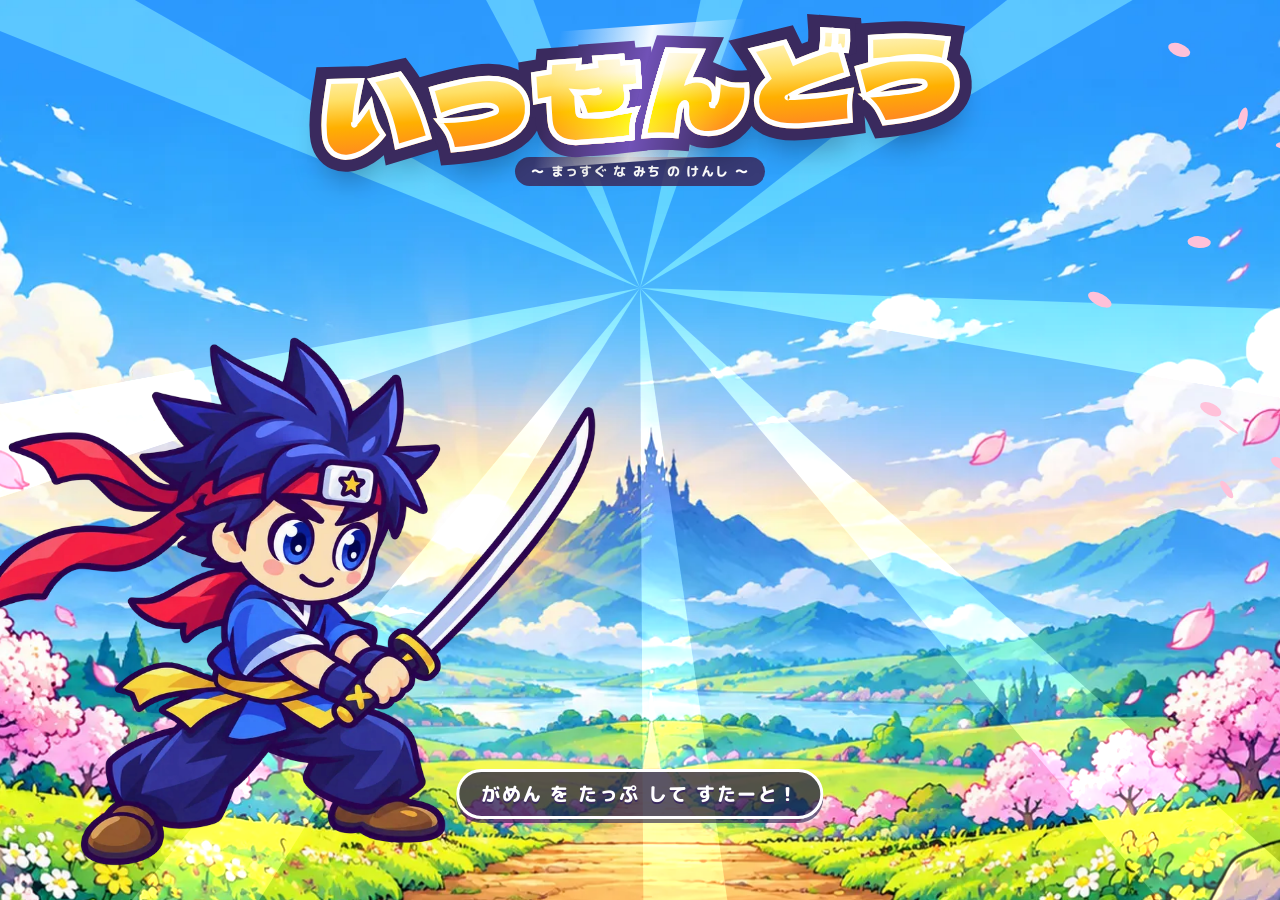
==== commit 13b5d4bb: "いっせんどう v5：つよさ の みなおし・うら の せかい 20たい・ボタン を まとめる - とっくん の のびかた に あわせて てき の つよさ を みなおし（20たいめ まで の とっくん が" ====
--- a/index.html
+++ b/index.html
@@ -12,7 +12,7 @@
 <link rel="preconnect" href="https://fonts.googleapis.com">
 <link rel="preconnect" href="https://fonts.gstatic.com" crossorigin>
 <link href="https://fonts.googleapis.com/css2?family=Dela+Gothic+One&family=M+PLUS+Rounded+1c:wght@500;800;900&display=swap" rel="stylesheet">
-<link rel="stylesheet" href="css/style.css?v=41">
+<link rel="stylesheet" href="css/style.css?v=43">
 </head>
 <body>
 <canvas id="view"></canvas>
@@ -104,7 +104,7 @@
       <div class="tcount num" id="trainCount">0</div>
     </div>
     <div class="trainHelp" id="trainHelp">がめん を たくさん たっぷ！</div>
-    <button class="gbtn sm skip" id="btnSkip">とばす ▶▶</button>
+    <button class="gbtn sm skip" id="btnSkip">はやおくり ▶▶</button>
     <div class="trainRes" id="trainRes" hidden>
       <div class="panel">
         <div class="tr-big" id="trainGain">こうげき ＋1！</div>
@@ -141,9 +141,10 @@
     <div class="ctl right">
       <div id="skillBar"></div>
       <button id="btnUlt" class="ult" aria-label="ひっさつ"><span class="ug" id="ultFill"></span><span class="ut">ひっさつ</span></button>
-      <button id="padA" class="rbtn atk" aria-label="きる">きる！</button>
-    </div>
-    <div id="kbHint">← → うごく ／ Z きる ／ X ひっさつ ／ すうじ で わざ ／ Esc ていし</div>
+      <button id="btnWaza" class="waza" aria-label="わざ"><span class="wi" id="wazaIcon">✨</span><span class="wt">わざ！</span><span class="wcd" id="wazaCd"></span></button>
+      <div class="atkWrap"><span class="ring" id="atkRing"></span><button id="padA" class="rbtn atk" aria-label="きる"><span class="at" id="atkTxt">きる！</span></button></div>
+    </div>
+    <div id="kbHint">← → うごく ／ Z きる（にじいろ の とき は ひっさつ）／ C わざ ／ Esc ていし</div>
   </section>
 </div>
 
@@ -256,9 +257,9 @@
   <div class="panel ending">
     <img id="endImg" alt="">
     <div class="endBody">
-      <div class="endT">ぜんぶ クリア！</div>
-      <p>めいおう のくす を たおして、せかい に へいわ が もどった！<br>きみ は さいきょう の けんし だ！</p>
-      <p class="tiny">ずかん の ★ を ぜんぶ あつめよう。つよく なって また たたかえる よ！</p>
+      <div class="endT" id="endT">ぜんぶ クリア！</div>
+      <p id="endP1"></p>
+      <p class="tiny" id="endP2"></p>
       <button class="gbtn lemon big" id="endOk">やったー！</button>
     </div>
   </div>
@@ -268,14 +269,14 @@
 <div id="hints"></div>
 <div id="wipe"><div class="wb"></div></div>
 
-<script src="js/core.js?v=41"></script>
-<script src="js/audio.js?v=41"></script>
-<script src="js/art.js?v=41"></script>
-<script src="js/fx.js?v=41"></script>
-<script src="js/stage.js?v=41"></script>
-<script src="js/battle.js?v=41"></script>
-<script src="js/train.js?v=41"></script>
-<script src="js/ui.js?v=41"></script>
-<script src="js/main.js?v=41"></script>
+<script src="js/core.js?v=43"></script>
+<script src="js/audio.js?v=43"></script>
+<script src="js/art.js?v=43"></script>
+<script src="js/fx.js?v=43"></script>
+<script src="js/stage.js?v=43"></script>
+<script src="js/battle.js?v=43"></script>
+<script src="js/train.js?v=43"></script>
+<script src="js/ui.js?v=43"></script>
+<script src="js/main.js?v=43"></script>
 </body>
 </html>
--- a/css/style.css
+++ b/css/style.css
@@ -117,11 +117,16 @@
 .topbar .sp{flex:1}
 .goldTag{background:#fff;border:3px solid var(--grape);border-radius:99px;padding:4px 12px;box-shadow:0 3px 0 var(--grape);color:#b07a00;font-size:15px}
 .scroll{overflow:auto;-webkit-overflow-scrolling:touch;touch-action:pan-y;height:calc(100% - 52px);padding:4px 4px 16px}
-.tabs{display:flex;gap:6px;margin-bottom:8px;overflow-x:auto;padding:2px 2px 6px}
+.tabs{display:flex;gap:6px;margin-bottom:8px;overflow-x:auto;padding:2px 2px 6px;scrollbar-width:none;-webkit-overflow-scrolling:touch}
+.tabs::-webkit-scrollbar{display:none}
 .tab{flex:1 0 auto;border:3px solid var(--grape);border-radius:14px;background:#fff;padding:6px 10px;font-size:12.5px;box-shadow:0 4px 0 var(--grape);white-space:nowrap}
 .tab.on{background:var(--lemon);transform:translateY(2px);box-shadow:0 2px 0 var(--grape)}
 .tab.lock{opacity:.5}
 .tab.clr:not(.on){background:#e3f9ef}
+.tab.w2{border-color:#4a2a7a;background:linear-gradient(#efe4ff,#d8c6ff)}
+.tab.w2.on{background:linear-gradient(#ffe56b,#ffc93d)}
+.tab.w2 .n{color:#6a3ab0}
+.zc.w2{background:linear-gradient(180deg,#f3ecff,#e0d2ff)}
 .tab .n{display:block;font-size:10px;opacity:.7}
 .cards{display:grid;grid-template-columns:repeat(4,1fr);gap:10px;height:calc(100% - 110px);min-height:0}
 .ecard{position:relative;border:3px solid var(--grape);border-radius:20px;background:linear-gradient(180deg,rgba(255,255,255,.96),rgba(255,238,201,.96));
@@ -262,10 +267,37 @@
 .sk .cd{position:absolute;inset:0;background:rgba(40,28,80,.66);transform-origin:bottom;transform:scaleY(0);pointer-events:none}
 .sk .cs{position:absolute;inset:0;display:grid;place-items:center;color:#fff;font-size:18px;font-family:var(--fd);text-shadow:0 2px 0 var(--grape);pointer-events:none}
 .sk:active{transform:translateY(3px);box-shadow:0 1px 0 var(--grape)}
+.sk.cue{animation:healCue .7s ease-in-out infinite;background:linear-gradient(#d8ffe9,#42d6a4);border-color:#fff}
+@keyframes healCue{50%{transform:scale(1.14);box-shadow:0 4px 0 var(--grape),0 0 20px #42d6a4}}
 .sk.k{position:relative}
 .sk .key{position:absolute;left:3px;top:1px;font-size:9px;opacity:.55}
 #battle .ctl,#battle #skillBar,#battle .pause,#battle #kbHint{transition:opacity .25s}
 #battle.cine .ctl,#battle.cine .pause,#battle.cine #kbHint{opacity:0;pointer-events:none}
+/* ---- ボタン を まとめる（ひっさつ は きる！ と いっしょ・わざ は 1つ） ---- */
+.atkWrap{position:relative;display:grid;place-items:center}
+.atkWrap .ring{position:absolute;inset:-9px;border-radius:50%;pointer-events:none;
+  background:conic-gradient(#ffd23f calc(var(--g,0)*1%),rgba(255,255,255,.35) 0);
+  -webkit-mask:radial-gradient(farthest-side,transparent calc(100% - 9px),#000 calc(100% - 8px));
+          mask:radial-gradient(farthest-side,transparent calc(100% - 9px),#000 calc(100% - 8px))}
+.rbtn.atk .at{pointer-events:none;white-space:nowrap}
+.rbtn.atk.ultOn{background:conic-gradient(from 0deg,#ff6b6b,#ffd23f,#42d6a4,#7ec8f2,#a78bd8,#ff6b6b);border-color:#fff;
+  animation:ultPulse .7s ease-in-out infinite;font-size:16px;letter-spacing:-.04em;text-shadow:0 2px 0 var(--grape),0 0 6px rgba(58,42,94,.8)}
+@media (max-height:360px){ .rbtn.atk.ultOn{font-size:14px} }
+.atkWrap.full .ring{background:conic-gradient(from 0deg,#ff6b6b,#ffd23f,#42d6a4,#7ec8f2,#a78bd8,#ff6b6b);animation:spin 1.4s linear infinite}
+.waza{position:relative;width:84px;height:84px;border-radius:50%;border:4px solid var(--grape);padding:0;overflow:hidden;touch-action:none;
+  background:radial-gradient(circle at 35% 30%,#fff6c8,var(--lemon) 60%,#e0a500);box-shadow:0 5px 0 var(--grape);
+  display:flex;flex-direction:column;align-items:center;justify-content:center;opacity:.95}
+.waza .wi{font-size:34px;line-height:1;filter:drop-shadow(0 2px 0 rgba(58,42,94,.3))}
+.waza .wt{font-size:13px;margin-top:1px;text-shadow:0 1px 0 #fff}
+.waza .wcd{position:absolute;inset:0;display:none;place-items:center;background:rgba(40,28,80,.62);color:#fff;font-family:var(--fd);font-size:26px;text-shadow:0 2px 0 var(--grape)}
+.waza.off .wcd{display:grid}
+.waza.urgent{animation:healCue .7s ease-in-out infinite;background:radial-gradient(circle at 35% 30%,#e8fff4,#7ef0c4 60%,#2fd18f);border-color:#fff}
+.waza:active{transform:translateY(4px);box-shadow:0 1px 0 var(--grape)}
+#battle.matome #skillBar,#battle.matome #btnUlt{display:none}
+#battle.barabara #btnWaza,#battle.barabara .atkWrap .ring{display:none}
+#battle.nowaza #btnWaza{display:none}
+@media (max-height:430px){ .waza{width:76px;height:76px} .waza .wi{font-size:30px} }
+@media (max-height:360px){ .waza{width:66px;height:66px} .waza .wi{font-size:26px} .waza .wt{font-size:11px} }
 #kbHint{position:absolute;left:0;right:0;bottom:2px;text-align:center;font-size:10px;color:#fff;opacity:.55;z-index:3;pointer-events:none}
 @media (pointer:coarse){#kbHint,.sk .key{display:none}}
 
